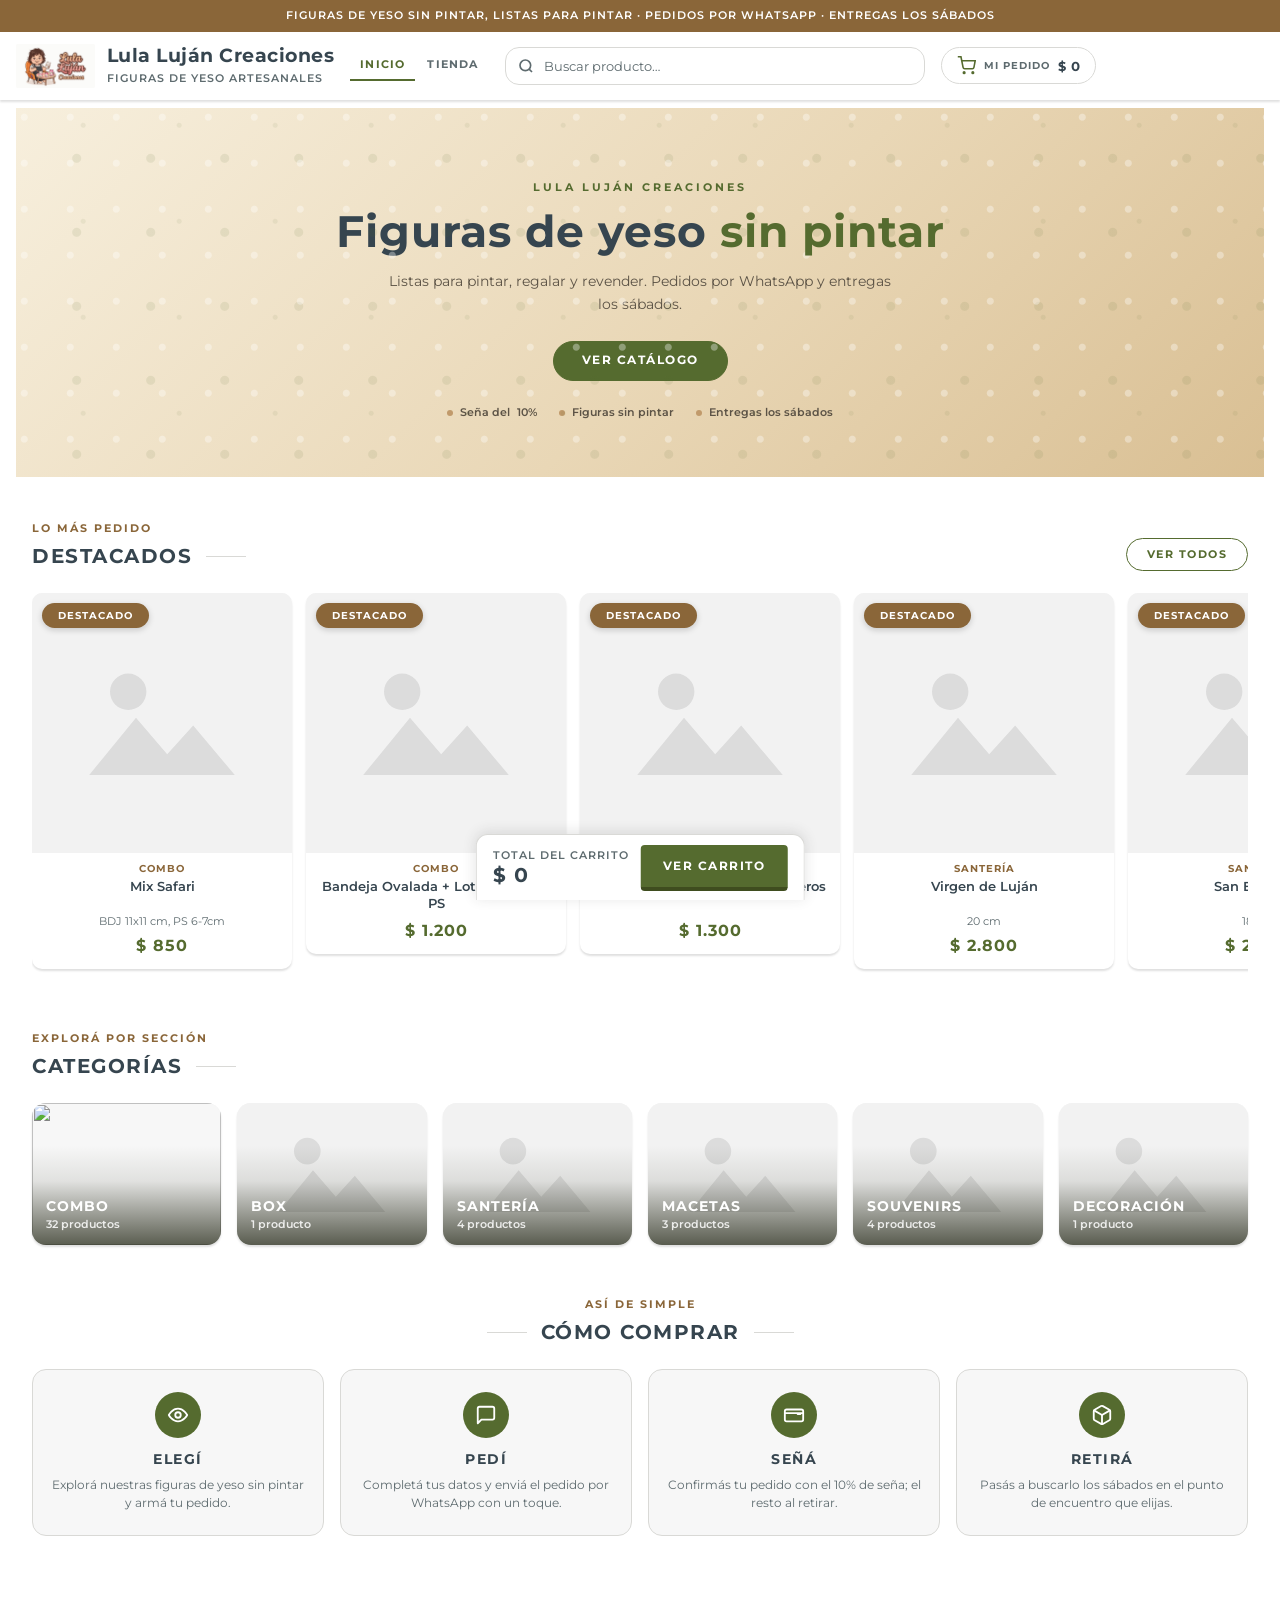
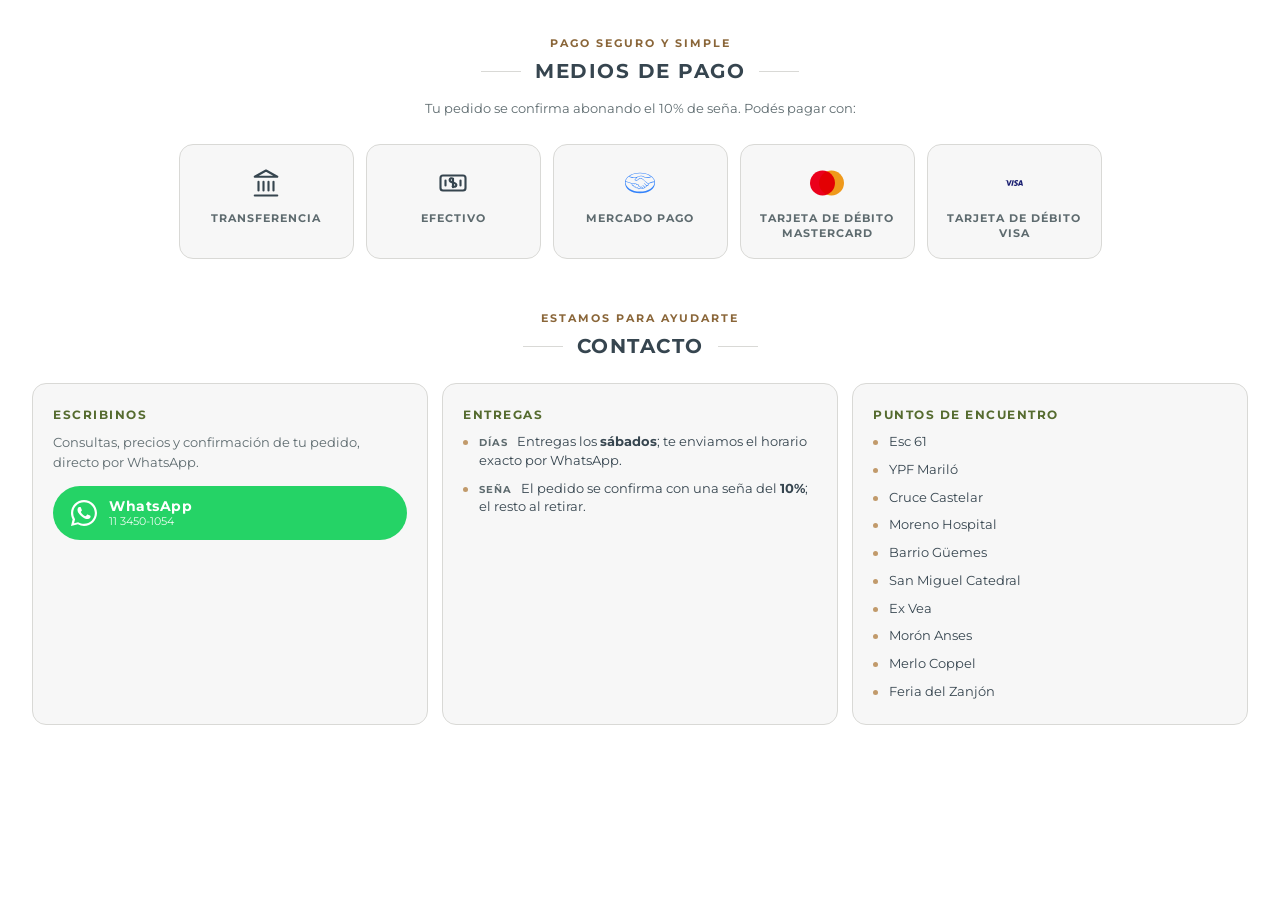
==== index.html @ 896f8f81 "Catálogo Lula Luján: sitio, panel de administración y API Catálogo web mobile-first de figuras de ye" ====
<!DOCTYPE html>
<html lang="es">
<head>
  <meta charset="UTF-8" />
  <meta name="viewport" content="width=device-width, initial-scale=1, viewport-fit=cover, interactive-widget=resizes-content" />
  <!-- Color de la barra del navegador = la franja superior del sitio -->
  <meta name="theme-color" content="#8a6639" />

  <!-- Vista previa al compartir el link por WhatsApp / redes.
       og:image y og:url necesitan la dirección FINAL del sitio (https://…):
       completar cuando esté publicado en Netlify. -->
  <meta property="og:type" content="website" />
  <meta property="og:locale" content="es_AR" />
  <meta property="og:site_name" content="Lula Luján Creaciones" />
  <meta property="og:title" content="Lula Luján Creaciones · Figuras de yeso sin pintar" />
  <meta property="og:description" content="Figuras de yeso listas para pintar: santería, macetas, souvenirs y combos. Pedidos por WhatsApp y entregas los sábados." />
  <meta property="og:image" content="og-image.jpg" />
  <meta property="og:image:width" content="1200" />
  <meta property="og:image:height" content="630" />
  <meta name="twitter:card" content="summary_large_image" />
  <meta name="description" content="Figuras de yeso sin pintar, listas para pintar. Santería, macetas, souvenirs y más." />
  <title>Lula Luján Creaciones – Figuras de Yeso</title>

  <!-- Google Fonts: Montserrat (300, 400, 700) — igual a la tienda de referencia -->
  <link rel="preconnect" href="https://fonts.googleapis.com" />
  <link rel="preconnect" href="https://fonts.gstatic.com" crossorigin />
  <link href="https://fonts.googleapis.com/css?family=Montserrat:300,400,700&display=swap" rel="stylesheet" />

  <link rel="stylesheet" href="style.css" />
  <link rel="icon" type="image/png" href="favicon.png" />
</head>
<body>

  <!-- ============================================================
       HEADER FIJO (estilo tienda de referencia)
       Barra superior + marca + búsqueda + carrito + chips de filtro
  ============================================================ -->
  <header id="main-header" role="banner">
    <!-- Barra superior -->
    <div class="header-adbar">Figuras de yeso sin pintar, listas para pintar · Pedidos por WhatsApp · Entregas los sábados</div>

    <!-- Fila principal: marca + navegación + búsqueda + acceso al carrito -->
    <div class="nav-head-main">
      <div class="header-brand" id="brand-home" role="link" tabindex="0" aria-label="Ir a la página de inicio">
        <img
          src="logo-header.png"
          alt="Logo Lula Luján Creaciones"
          class="header-logo"
          width="79"
          height="44"
        />
        <div class="header-brand-text">
          <p class="header-title">Lula Luján Creaciones</p>
          <p class="header-subtitle">Figuras de yeso artesanales</p>
        </div>
      </div>

      <!-- Navegación principal: Inicio / Tienda -->
      <nav class="header-nav" aria-label="Navegación principal">
        <button type="button" class="nav-link" data-vista="home">Inicio</button>
        <button type="button" class="nav-link" data-vista="catalogo">Tienda</button>
      </nav>

      <div class="search-wrapper" role="search">
        <svg class="search-icon" xmlns="http://www.w3.org/2000/svg" viewBox="0 0 24 24" fill="none" stroke="currentColor" stroke-width="2.5" aria-hidden="true">
          <circle cx="11" cy="11" r="8"/><path d="m21 21-4.35-4.35"/>
        </svg>
        <input
          type="search"
          id="search-input"
          placeholder="Buscar producto…"
          autocomplete="off"
          enterkeyhint="search"
          aria-label="Buscar productos"
        />
      </div>

      <!-- Mi cuenta (opcional: solo aparece si la API está configurada) -->
      <button type="button" id="btn-cuenta" class="header-cart header-cuenta hidden" aria-haspopup="dialog">
        <svg class="header-cart-icon" xmlns="http://www.w3.org/2000/svg" width="20" height="20" viewBox="0 0 24 24" fill="none" stroke="currentColor" stroke-width="2" aria-hidden="true"><circle cx="12" cy="8" r="4"/><path d="M4 21a8 8 0 0 1 16 0"/></svg>
        <span class="header-cart-label" id="btn-cuenta-texto">Mi cuenta</span>
      </button>

      <!-- Acceso al carrito en el header (además de la barra inferior) -->
      <button
        type="button"
        id="btn-ver-carrito-top"
        class="header-cart"
        aria-haspopup="dialog"
        aria-label="Ver carrito"
      >
        <svg class="header-cart-icon" xmlns="http://www.w3.org/2000/svg" width="20" height="20" viewBox="0 0 24 24" fill="none" stroke="currentColor" stroke-width="2" aria-hidden="true"><circle cx="9" cy="21" r="1"/><circle cx="20" cy="21" r="1"/><path d="M1 1h4l2.68 13.39a2 2 0 0 0 2 1.61h9.72a2 2 0 0 0 2-1.61L23 6H6"/></svg>
        <span class="header-cart-label">Mi pedido</span>
        <strong class="header-cart-total" id="cart-total-top">$0</strong>
        <span id="cart-badge-top" class="cart-badge header-cart-badge hidden" aria-label="Cantidad de items en el carrito">0</span>
      </button>
    </div>

    <!-- Chips de filtro por categoría (generados por JS) -->
    <div class="filter-chips-wrapper" role="navigation" aria-label="Filtrar por categoría">
      <div class="filter-chips" id="filter-chips"></div>
    </div>
  </header>

  <!-- ============================================================
       CONTENIDO PRINCIPAL — DOS VISTAS (estilo The Ancient Home)
       1) Inicio: hero + destacados + categorías + cómo comprar
       2) Tienda: lista de productos tipo colección (breadcrumb,
          título + contador, orden, grilla y paginación)
  ============================================================ -->
  <main id="main-content" role="main">

    <!-- Tienda en pausa (Config → tienda_abierta = NO) -->
    <div id="banner-pausa" class="banner-pausa hidden" role="status">
      <strong>Pedidos en pausa</strong>
      <span id="banner-pausa-texto"></span>
    </div>

    <!-- ===================== VISTA: INICIO ===================== -->
    <div id="view-home" class="view-home hidden">

      <!-- Hero -->
      <section class="home-hero" aria-label="Presentación de la tienda">
        <p class="hero-kicker">Lula Luján Creaciones</p>
        <h1 class="hero-title">Figuras de yeso <em>sin pintar</em></h1>
        <p class="hero-subtitle">
          Listas para pintar, regalar y revender. Pedidos por WhatsApp y entregas los sábados.
        </p>
        <div class="hero-actions">
          <button type="button" class="hero-btn hero-btn-primary" id="hero-ver-catalogo">Ver catálogo</button>
        </div>
        <ul class="hero-badges" aria-label="Beneficios">
          <li><span class="hero-dot" aria-hidden="true"></span>Seña del <span class="pct-sena">10%</span></li>
          <li><span class="hero-dot" aria-hidden="true"></span>Figuras sin pintar</li>
          <li><span class="hero-dot" aria-hidden="true"></span>Entregas los sábados</li>
        </ul>
      </section>

      <!-- Destacados (carrusel horizontal como "Newest Arrivals") -->
      <section class="home-section" id="home-destacados-section" aria-labelledby="home-destacados-title">
        <div class="home-section-head">
          <div>
            <p class="home-section-kicker">Lo más pedido</p>
            <h2 class="home-section-title" id="home-destacados-title">Destacados</h2>
          </div>
          <button type="button" class="home-view-all" id="ver-todos-destacados">Ver todos</button>
        </div>
        <div class="home-carousel" id="home-destacados">
          <!-- Cards generadas por script.js -->
        </div>
      </section>

      <!-- Categorías (tiles como "Home Decor Ideas") -->
      <section class="home-section" aria-labelledby="home-cats-title">
        <div class="home-section-head">
          <div>
            <p class="home-section-kicker">Explorá por sección</p>
            <h2 class="home-section-title" id="home-cats-title">Categorías</h2>
          </div>
        </div>
        <div class="home-categories" id="home-categories">
          <!-- Tiles generados por script.js -->
        </div>
      </section>

      <!-- Cómo comprar -->
      <section class="home-section home-how" aria-labelledby="home-how-title">
        <div class="home-section-head home-section-head-center">
          <div>
            <p class="home-section-kicker">Así de simple</p>
            <h2 class="home-section-title" id="home-how-title">Cómo comprar</h2>
          </div>
        </div>
        <div class="how-grid">
          <div class="how-card">
            <span class="how-icon" aria-hidden="true">
              <svg xmlns="http://www.w3.org/2000/svg" viewBox="0 0 24 24" fill="none" stroke="currentColor" stroke-width="2" stroke-linecap="round" stroke-linejoin="round"><path d="M2 12s3.5-7 10-7 10 7 10 7-3.5 7-10 7-10-7-10-7Z"/><circle cx="12" cy="12" r="3"/></svg>
            </span>
            <h3 class="how-title">Elegí</h3>
            <p class="how-text">Explorá nuestras figuras de yeso sin pintar y armá tu pedido.</p>
          </div>
          <div class="how-card">
            <span class="how-icon" aria-hidden="true">
              <svg xmlns="http://www.w3.org/2000/svg" viewBox="0 0 24 24" fill="none" stroke="currentColor" stroke-width="2" stroke-linecap="round" stroke-linejoin="round"><path d="M21 15a2 2 0 0 1-2 2H7l-4 4V5a2 2 0 0 1 2-2h14a2 2 0 0 1 2 2z"/></svg>
            </span>
            <h3 class="how-title">Pedí</h3>
            <p class="how-text">Completá tus datos y enviá el pedido por WhatsApp con un toque.</p>
          </div>
          <div class="how-card">
            <span class="how-icon" aria-hidden="true">
              <svg xmlns="http://www.w3.org/2000/svg" viewBox="0 0 24 24" fill="none" stroke="currentColor" stroke-width="2" stroke-linecap="round" stroke-linejoin="round"><rect x="2" y="6" width="20" height="13" rx="2"/><path d="M16 11h3"/><path d="M2 10h20"/></svg>
            </span>
            <h3 class="how-title">Señá</h3>
            <p class="how-text">Confirmás tu pedido con el <span class="pct-sena">10%</span> de seña; el resto al retirar.</p>
          </div>
          <div class="how-card">
            <span class="how-icon" aria-hidden="true">
              <svg xmlns="http://www.w3.org/2000/svg" viewBox="0 0 24 24" fill="none" stroke="currentColor" stroke-width="2" stroke-linecap="round" stroke-linejoin="round"><path d="M21 8a2 2 0 0 0-1-1.73l-7-4a2 2 0 0 0-2 0l-7 4A2 2 0 0 0 3 8v8a2 2 0 0 0 1 1.73l7 4a2 2 0 0 0 2 0l7-4A2 2 0 0 0 21 16Z"/><path d="M3.3 7 12 12l8.7-5"/><path d="M12 22V12"/></svg>
            </span>
            <h3 class="how-title">Retirá</h3>
            <p class="how-text">Pasás a buscarlo los sábados en el punto de encuentro que elijas.</p>
          </div>
        </div>
      </section>

      <!-- Medios de pago (estilo "We accept" de la referencia) -->
      <section class="home-section home-payments" aria-labelledby="home-payments-title">
        <div class="home-section-head home-section-head-center">
          <div>
            <p class="home-section-kicker">Pago seguro y simple</p>
            <h2 class="home-section-title" id="home-payments-title">Medios de pago</h2>
          </div>
        </div>
        <p class="home-section-lead">Tu pedido se confirma abonando el <span class="pct-sena">10%</span> de seña. Podés pagar con:</p>

        <ul class="payments-row">
          <li class="payment-item">
            <span class="payment-logo">
              <svg xmlns="http://www.w3.org/2000/svg" viewBox="0 0 24 24" fill="none" stroke="currentColor" stroke-width="1.7" stroke-linecap="round" stroke-linejoin="round" aria-hidden="true"><path d="M3 22h18"/><path d="M6 18v-7M10 18v-7M14 18v-7M18 18v-7"/><path d="m12 2 9 5H3l9-5Z"/></svg>
            </span>
            <span class="payment-name">Transferencia</span>
          </li>
          <li class="payment-item">
            <span class="payment-logo">
              <svg xmlns="http://www.w3.org/2000/svg" viewBox="0 0 24 24" fill="none" stroke="currentColor" stroke-width="1.7" stroke-linecap="round" stroke-linejoin="round" aria-hidden="true"><rect x="2" y="6" width="20" height="12" rx="2"/><path d="M6 10v4M18 10v4"/><path d="M12 8.6c-1-.7-2.7-.4-2.7.9 0 2.7 5.4 1.4 5.4 4.1 0 1.3-1.8 1.8-2.9 1.1"/><path d="M12 8.6v6.8"/></svg>
            </span>
            <span class="payment-name">Efectivo</span>
          </li>
          <li class="payment-item">
            <span class="payment-logo">
              <svg xmlns="http://www.w3.org/2000/svg" viewBox="0 0 24 24" aria-hidden="true"><path fill="#3483fa" d="M11.115 16.479a.93.927 0 0 1-.939-.886c-.002-.042-.006-.155-.103-.155-.04 0-.074.023-.113.059-.112.103-.254.206-.46.206a.816.814 0 0 1-.305-.066c-.535-.214-.542-.578-.521-.725.006-.038.007-.08-.02-.11l-.032-.03h-.034c-.027 0-.055.012-.093.039a.788.786 0 0 1-.454.16.7.699 0 0 1-.253-.05c-.708-.27-.65-.928-.617-1.126.005-.041-.005-.072-.03-.092l-.05-.04-.047.043a.728.726 0 0 1-.505.203.73.728 0 0 1-.732-.725c0-.4.328-.722.732-.722.364 0 .675.27.721.63l.026.195.11-.165c.01-.018.307-.46.852-.46.102 0 .21.016.316.05.434.13.508.52.519.68.008.094.075.1.09.1.037 0 .064-.024.083-.045a.746.744 0 0 1 .54-.225c.128 0 .263.03.402.09.69.293.379 1.158.374 1.167-.058.144-.061.207-.005.244l.027.013h.02c.03 0 .07-.014.134-.035.093-.032.235-.08.367-.08a.944.942 0 0 1 .94.93.936.934 0 0 1-.94.928zm7.302-4.171c-1.138-.98-3.768-3.24-4.481-3.77-.406-.302-.685-.462-.928-.533a1.559 1.554 0 0 0-.456-.07c-.182 0-.376.032-.58.095-.46.145-.918.505-1.362.854l-.023.018c-.414.324-.84.66-1.164.73a1.986 1.98 0 0 1-.43.049c-.362 0-.687-.104-.81-.258-.02-.025-.007-.066.04-.125l.008-.008 1-1.067c.783-.774 1.525-1.506 3.23-1.545h.085c1.062 0 2.12.469 2.24.524a7.03 7.03 0 0 0 3.056.724c1.076 0 2.188-.263 3.354-.795a9.135 9.11 0 0 0-.405-.317c-1.025.44-2.003.66-2.946.66-.962 0-1.925-.229-2.858-.68-.05-.022-1.22-.567-2.44-.57-.032 0-.065 0-.096.002-1.434.033-2.24.536-2.782.976-.528.013-.982.138-1.388.25-.361.1-.673.186-.979.185-.125 0-.35-.01-.37-.012-.35-.01-2.115-.437-3.518-.962-.143.1-.28.203-.415.31 1.466.593 3.25 1.053 3.812 1.089.157.01.323.027.491.027.372 0 .744-.103 1.104-.203.213-.059.446-.123.692-.17l-.196.194-1.017 1.087c-.08.08-.254.294-.14.557a.705.703 0 0 0 .268.292c.243.162.677.27 1.08.271.152 0 .297-.015.43-.044.427-.095.874-.448 1.349-.82.377-.296.913-.672 1.323-.782a1.494 1.49 0 0 1 .37-.05.611.61 0 0 1 .095.005c.27.034.533.125 1.003.472.835.62 4.531 3.815 4.566 3.846.002.002.238.203.22.537-.007.186-.11.352-.294.466a.902.9 0 0 1-.484.15.804.802 0 0 1-.428-.124c-.014-.01-1.28-1.157-1.746-1.543-.074-.06-.146-.115-.22-.115a.122.122 0 0 0-.096.045c-.073.09.01.212.105.294l1.48 1.47c.002 0 .184.17.204.395.012.244-.106.447-.35.606a.957.955 0 0 1-.526.171.766.764 0 0 1-.42-.127l-.214-.206a21.035 20.978 0 0 0-1.08-1.009c-.072-.058-.148-.112-.221-.112a.127.127 0 0 0-.094.038c-.033.037-.056.103.028.212a.698.696 0 0 0 .075.083l1.078 1.198c.01.01.222.26.024.511l-.038.048a1.18 1.178 0 0 1-.1.096c-.184.15-.43.164-.527.164a.8.798 0 0 1-.147-.012c-.106-.018-.178-.048-.212-.089l-.013-.013c-.06-.06-.602-.609-1.054-.98-.059-.05-.133-.11-.21-.11a.128.128 0 0 0-.096.042c-.09.096.044.24.1.293l.92 1.003a.204.204 0 0 1-.033.062c-.033.044-.144.155-.479.196a.91.907 0 0 1-.122.007c-.345 0-.712-.164-.902-.264a1.343 1.34 0 0 0 .13-.576 1.368 1.365 0 0 0-1.42-1.357c.024-.342-.025-.99-.697-1.274a1.455 1.452 0 0 0-.575-.125c-.146 0-.287.025-.42.075a1.153 1.15 0 0 0-.671-.564 1.52 1.515 0 0 0-.494-.085c-.28 0-.537.08-.767.242a1.168 1.165 0 0 0-.903-.43 1.173 1.17 0 0 0-.82.335c-.287-.217-1.425-.93-4.467-1.613a17.39 17.344 0 0 1-.692-.189 4.822 4.82 0 0 0-.077.494l.67.157c3.108.682 4.136 1.391 4.309 1.525a1.145 1.142 0 0 0-.09.442 1.16 1.158 0 0 0 1.378 1.132c.096.467.406.821.879 1.003a1.165 1.162 0 0 0 .415.08c.09 0 .179-.012.266-.034.086.22.282.493.722.668a1.233 1.23 0 0 0 .457.094c.122 0 .241-.022.355-.063a1.373 1.37 0 0 0 1.269.841c.37.002.726-.147.985-.41.221.121.688.341 1.163.341.06 0 .118-.002.175-.01.47-.059.689-.24.789-.382a.571.57 0 0 0 .048-.078c.11.032.234.058.373.058.255 0 .501-.086.75-.265.244-.174.418-.424.444-.637v-.01c.083.017.167.026.251.026.265 0 .527-.082.773-.242.48-.31.562-.715.554-.98a1.28 1.279 0 0 0 .978-.194 1.04 1.04 0 0 0 .502-.808 1.088 1.085 0 0 0-.16-.653c.804-.342 2.636-1.003 4.795-1.483a4.734 4.721 0 0 0-.067-.492 27.742 27.667 0 0 0-5.049 1.62zm5.123-.763c0 4.027-5.166 7.293-11.537 7.293-6.372 0-11.538-3.266-11.538-7.293 0-4.028 5.165-7.293 11.539-7.293 6.371 0 11.537 3.265 11.537 7.293zm.46.004c0-4.272-5.374-7.755-12-7.755S.002 7.277.002 11.55L0 12.004c0 4.533 4.695 8.203 11.999 8.203 7.347 0 12-3.67 12-8.204z"/></svg>
            </span>
            <span class="payment-name">Mercado Pago</span>
          </li>
          <li class="payment-item">
            <span class="payment-logo">
              <svg xmlns="http://www.w3.org/2000/svg" viewBox="0 0 48 30" aria-hidden="true"><circle cx="19.5" cy="15" r="12.5" fill="#eb001b"/><circle cx="28.5" cy="15" r="12.5" fill="#f79e1b" style="mix-blend-mode: multiply"/></svg>
            </span>
            <span class="payment-name">Tarjeta de débito Mastercard</span>
          </li>
          <li class="payment-item">
            <span class="payment-logo payment-logo-visa">
              <svg xmlns="http://www.w3.org/2000/svg" viewBox="0 0 24 24" aria-hidden="true"><path fill="#1a1f71" d="M9.112 8.262L5.97 15.758H3.92L2.374 9.775c-.094-.368-.175-.503-.461-.658C1.447 8.864.677 8.627 0 8.479l.046-.217h3.3a.904.904 0 01.894.764l.817 4.338 2.018-5.102zm8.033 5.049c.008-1.979-2.736-2.088-2.717-2.972.006-.269.262-.555.822-.628a3.66 3.66 0 011.913.336l.34-1.59a5.207 5.207 0 00-1.814-.333c-1.917 0-3.266 1.02-3.278 2.479-.012 1.079.963 1.68 1.698 2.04.756.367 1.01.603 1.006.931-.005.504-.602.725-1.16.734-.975.015-1.54-.263-1.992-.473l-.351 1.642c.453.208 1.289.39 2.156.398 2.037 0 3.37-1.006 3.377-2.564m5.061 2.447H24l-1.565-7.496h-1.656a.883.883 0 00-.826.55l-2.909 6.946h2.036l.405-1.12h2.488zm-2.163-2.656l1.02-2.815.588 2.815zm-8.16-4.84l-1.603 7.496H8.34l1.605-7.496z"/></svg>
            </span>
            <span class="payment-name">Tarjeta de débito Visa</span>
          </li>
        </ul>
      </section>

      <!-- Contacto -->
      <section class="home-section home-contact" aria-labelledby="home-contact-title">
        <div class="home-section-head home-section-head-center">
          <div>
            <p class="home-section-kicker">Estamos para ayudarte</p>
            <h2 class="home-section-title" id="home-contact-title">Contacto</h2>
          </div>
        </div>

        <div class="contact-grid">
          <div class="contact-block">
            <h3 class="contact-block-title">Escribinos</h3>
            <p class="contact-block-text">Consultas, precios y confirmación de tu pedido, directo por WhatsApp.</p>
            <a class="contact-whatsapp" id="contacto-whatsapp" href="#" target="_blank" rel="noopener noreferrer">
              <svg xmlns="http://www.w3.org/2000/svg" viewBox="0 0 24 24" fill="currentColor" aria-hidden="true"><path d="M17.472 14.382c-.297-.149-1.758-.867-2.03-.967-.273-.099-.471-.148-.67.15-.197.297-.767.966-.94 1.164-.173.199-.347.223-.644.075-.297-.15-1.255-.463-2.39-1.475-.883-.788-1.48-1.761-1.653-2.059-.173-.297-.018-.458.13-.606.134-.133.298-.347.446-.52.149-.174.198-.298.298-.497.099-.198.05-.371-.025-.52-.075-.149-.669-1.612-.916-2.207-.242-.579-.487-.5-.669-.51-.173-.008-.371-.01-.57-.01-.198 0-.52.074-.792.372-.272.297-1.04 1.016-1.04 2.479 0 1.462 1.065 2.875 1.213 3.074.149.198 2.096 3.2 5.077 4.487.709.306 1.262.489 1.694.625.712.227 1.36.195 1.871.118.571-.085 1.758-.719 2.006-1.413.248-.694.248-1.289.173-1.413-.074-.124-.272-.198-.57-.347z"/><path d="M12 0C5.373 0 0 5.373 0 12c0 2.126.557 4.126 1.528 5.855L0 24l6.335-1.511A11.955 11.955 0 0 0 12 24c6.627 0 12-5.373 12-12S18.627 0 12 0zm0 22c-1.84 0-3.569-.482-5.063-1.326l-.363-.215-3.762.897.946-3.664-.236-.376A9.937 9.937 0 0 1 2 12C2 6.477 6.477 2 12 2s10 4.477 10 10-4.477 10-10 10z"/></svg>
              <span class="contact-whatsapp-text">
                <strong>WhatsApp</strong>
                <small id="contacto-telefono"></small>
              </span>
            </a>
          </div>

          <div class="contact-block">
            <h3 class="contact-block-title">Entregas</h3>
            <ul class="contact-list">
              <li><span class="contact-item-label">Días</span> Entregas los <strong>sábados</strong>; te enviamos el horario exacto por WhatsApp.</li>
              <li><span class="contact-item-label">Seña</span> El pedido se confirma con una seña del <strong><span class="pct-sena">10%</span></strong>; el resto al retirar.</li>
            </ul>
          </div>

          <div class="contact-block">
            <h3 class="contact-block-title">Puntos de encuentro</h3>
            <ul class="contact-puntos" id="contacto-puntos"></ul>
          </div>
        </div>
      </section>

    </div><!-- /view-home -->

    <!-- ===================== VISTA: TIENDA ===================== -->
    <div id="view-catalogo" class="view-catalogo hidden">
      <!-- Anuncio breve para lectores de pantalla: solo la cantidad de resultados -->
      <p id="results-status" class="sr-only" role="status" aria-live="polite"></p>

      <!-- Título de la página: ruta + título + contador + descripción -->
      <div class="title-container">
        <nav class="breadcrumb" aria-label="Ruta de navegación">
          <button type="button" class="breadcrumb-home" id="breadcrumb-home">Inicio</button>
          <span class="breadcrumb-sep" aria-hidden="true">›</span>
          <span class="breadcrumb-current" id="breadcrumb-current">Todos los productos</span>
        </nav>
        <h1 class="catalog-title" id="catalog-title">Todos los productos</h1>
        <span class="catalog-count" id="catalog-count" aria-live="polite"></span>
        <p class="catalog-description">Figuras de yeso sin pintar, ideales para pintar, regalar y revender. Seña mínima del <span class="pct-sena">10%</span> para confirmar tu pedido. Entregas los sábados.</p>
      </div>

      <div class="catalog-layout">

        <!-- ======================================================
             FILTROS LATERALES (estilo The Ancient Home)
             Precio (slider) + Categorías (checkboxes) + Disponibilidad
        ====================================================== -->
        <aside class="catalog-sidebar" id="catalog-sidebar" aria-label="Filtros del catálogo">
          <div class="sidebar-head">
            <h2 class="sidebar-title">Filtros</h2>
            <div class="sidebar-head-actions">
              <button type="button" id="btn-limpiar-filtros" class="sidebar-clear">Limpiar todo</button>
              <button type="button" id="btn-cerrar-filtros" class="btn-cerrar sidebar-close" aria-label="Cerrar filtros">
                <svg xmlns="http://www.w3.org/2000/svg" width="16" height="16" viewBox="0 0 24 24" fill="none" stroke="currentColor" stroke-width="2.5" aria-hidden="true"><path d="M18 6 6 18M6 6l12 12"/></svg>
              </button>
            </div>
          </div>

          <div class="sidebar-body">

            <!-- Grupo: Precio (rango ajustable) -->
            <div class="filter-group">
              <h3 class="filter-group-title">Precio</h3>
              <div class="price-filter">
                <div class="price-inputs">
                  <label class="sr-only" for="filtro-precio-min">Precio mínimo</label>
                  <input
                    type="number"
                    id="filtro-precio-min"
                    class="price-input"
                    min="0"
                    step="100"
                    inputmode="numeric"
                    aria-label="Precio mínimo"
                  />
                  <span class="price-sep" aria-hidden="true">–</span>
                  <label class="sr-only" for="filtro-precio-max">Precio máximo</label>
                  <input
                    type="number"
                    id="filtro-precio-max"
                    class="price-input"
                    min="0"
                    step="100"
                    inputmode="numeric"
                    aria-label="Precio máximo"
                  />
                </div>
                <div class="price-range" id="price-range">
                  <input
                    type="range"
                    id="filtro-precio-min-range"
                    class="price-range-input price-range-min"
                    min="0" max="100" step="100" value="0"
                    aria-label="Límite inferior del precio"
                  />
                  <input
                    type="range"
                    id="filtro-precio-max-range"
                    class="price-range-input price-range-max"
                    min="0" max="100" step="100" value="100"
                    aria-label="Límite superior del precio"
                  />
                </div>
              </div>
            </div>

            <!-- Grupo: Categorías (checkboxes) -->
            <div class="filter-group">
              <h3 class="filter-group-title">Categoría</h3>
              <div class="filter-checks" id="filtro-categorias">
                <!-- Checkboxes generados por script.js -->
              </div>
            </div>

            <!-- Grupo: Disponibilidad -->
            <div class="filter-group">
              <h3 class="filter-group-title">Disponibilidad</h3>
              <div class="filter-checks">
                <label class="checkbox-row">
                  <input type="checkbox" id="filtro-disponibles" />
                  <span>Solo con stock</span>
                </label>
                <label class="checkbox-row">
                  <input type="checkbox" id="filtro-destacados" />
                  <span>Solo destacados</span>
                </label>
              </div>
            </div>

          </div>
        </aside>

        <!-- ===================== COLUMNA PRINCIPAL ===================== -->
        <div class="catalog-main">

          <!-- Barra de herramientas: filtrar (móvil) + orden + vista -->
          <div class="catalog-toolbar">
            <div class="toolbar-left">
              <button type="button" id="btn-filtros-movil" class="btn-filtros-movil" aria-expanded="false" aria-controls="catalog-sidebar">
                <svg xmlns="http://www.w3.org/2000/svg" width="15" height="15" viewBox="0 0 24 24" fill="none" stroke="currentColor" stroke-width="2" stroke-linecap="round" aria-hidden="true"><path d="M4 21v-7M4 10V3M12 21v-9M12 8V3M20 21v-5M20 12V3M1 14h6M9 8h6M17 16h6"/></svg>
                Filtros
                <span id="filtros-contador" class="filtros-contador hidden" aria-hidden="true">0</span>
              </button>
            </div>
            <div class="toolbar-right">
              <div class="sort-wrapper">
                <label for="campo-orden" class="sr-only">Ordenar productos</label>
                <select id="campo-orden" class="sort-select">
                  <option value="destacados">Destacados primero</option>
                  <option value="precio-asc">Precio: menor a mayor</option>
                  <option value="precio-desc">Precio: mayor a menor</option>
                  <option value="nombre">Nombre: A - Z</option>
                </select>
                <svg class="sort-arrow" xmlns="http://www.w3.org/2000/svg" width="12" height="12" viewBox="0 0 24 24" fill="none" stroke="currentColor" stroke-width="2.5" aria-hidden="true"><path d="m6 9 6 6 6-6"/></svg>
              </div>

              <!-- Cambiar vista del catálogo: grande / compacta / lista -->
              <div class="vista-toggler" role="group" aria-label="Cambiar la vista del catálogo">
                <button
                  type="button"
                  class="vista-btn active"
                  data-vista="large"
                  aria-label="Vista grande"
                  title="Vista grande"
                  aria-pressed="true"
                >
                  <svg xmlns="http://www.w3.org/2000/svg" viewBox="0 0 24 24" fill="none" stroke="currentColor" stroke-width="2" aria-hidden="true"><rect x="3" y="3" width="8" height="8" rx="1.2"/><rect x="13" y="3" width="8" height="8" rx="1.2"/><rect x="3" y="13" width="8" height="8" rx="1.2"/><rect x="13" y="13" width="8" height="8" rx="1.2"/></svg>
                </button>
                <button
                  type="button"
                  class="vista-btn"
                  data-vista="small"
                  aria-label="Vista compacta"
                  title="Vista compacta"
                  aria-pressed="false"
                >
                  <svg xmlns="http://www.w3.org/2000/svg" viewBox="0 0 24 24" fill="none" stroke="currentColor" stroke-width="1.8" aria-hidden="true"><rect x="3" y="3" width="5" height="5" rx="1"/><rect x="9.5" y="3" width="5" height="5" rx="1"/><rect x="16" y="3" width="5" height="5" rx="1"/><rect x="3" y="9.5" width="5" height="5" rx="1"/><rect x="9.5" y="9.5" width="5" height="5" rx="1"/><rect x="16" y="9.5" width="5" height="5" rx="1"/><rect x="3" y="16" width="5" height="5" rx="1"/><rect x="9.5" y="16" width="5" height="5" rx="1"/><rect x="16" y="16" width="5" height="5" rx="1"/></svg>
                </button>
                <button
                  type="button"
                  class="vista-btn"
                  data-vista="list"
                  aria-label="Vista lista"
                  title="Vista lista"
                  aria-pressed="false"
                >
                  <svg xmlns="http://www.w3.org/2000/svg" viewBox="0 0 24 24" fill="none" stroke="currentColor" stroke-width="2.2" stroke-linecap="round" aria-hidden="true"><path d="M8 6h13M8 12h13M8 18h13"/><circle cx="4" cy="6" r="0.9" fill="currentColor"/><circle cx="4" cy="12" r="0.9" fill="currentColor"/><circle cx="4" cy="18" r="0.9" fill="currentColor"/></svg>
                </button>
              </div>
            </div>
          </div>

          <!-- Pills de filtros activos -->
          <div id="active-filters" class="active-filters hidden" aria-live="polite"></div>

          <!-- Esqueleto mientras se descarga la planilla -->
          <div id="catalog-loading" class="product-grid catalog-loading hidden" aria-hidden="true">
            <div class="skeleton-card"><div class="skeleton-img"></div><div class="skeleton-line"></div><div class="skeleton-line short"></div></div>
            <div class="skeleton-card"><div class="skeleton-img"></div><div class="skeleton-line"></div><div class="skeleton-line short"></div></div>
            <div class="skeleton-card"><div class="skeleton-img"></div><div class="skeleton-line"></div><div class="skeleton-line short"></div></div>
            <div class="skeleton-card"><div class="skeleton-img"></div><div class="skeleton-line"></div><div class="skeleton-line short"></div></div>
            <div class="skeleton-card"><div class="skeleton-img"></div><div class="skeleton-line"></div><div class="skeleton-line short"></div></div>
            <div class="skeleton-card"><div class="skeleton-img"></div><div class="skeleton-line"></div><div class="skeleton-line short"></div></div>
          </div>

          <!-- Solo se ve si la planilla no cargó y no había copia guardada -->
          <div id="catalog-error" class="catalog-error hidden" role="alert">
            <svg xmlns="http://www.w3.org/2000/svg" width="26" height="26" viewBox="0 0 24 24" fill="none" stroke="currentColor" stroke-width="1.5" aria-hidden="true"><circle cx="12" cy="12" r="10"/><path d="M12 8v4M12 16h.01"/></svg>
            <p class="catalog-error-title">No pudimos cargar el catálogo</p>
            <span class="catalog-error-sub" id="catalog-error-sub">Revisá tu conexión a internet e intentá de nuevo.</span>
            <button type="button" id="btn-reintentar" class="btn-reintentar">Reintentar</button>
          </div>

          <!-- Se muestra cuando la planilla no se pudo leer y se muestra una copia guardada -->
          <div id="catalog-offline" class="catalog-offline hidden" role="status" aria-live="polite">
            <svg xmlns="http://www.w3.org/2000/svg" width="18" height="18" viewBox="0 0 24 24" fill="none" stroke="currentColor" stroke-width="2" aria-hidden="true"><circle cx="12" cy="12" r="10"/><path d="M12 8v4M12 16h.01"/></svg>
            <div class="catalog-offline-text">
              <strong>Catálogo en modo respaldo</strong>
              <span id="offline-detalle"></span>
            </div>
            <button type="button" id="btn-reintentar-offline" class="btn-reintentar">Reintentar</button>
          </div>

          <div class="product-grid" id="product-grid" aria-label="Catálogo de productos">
            <!-- Cards generadas dinámicamente por script.js -->
          </div>
          <p id="no-results" class="no-results hidden" role="status">
            No se encontraron productos. Probá con otra búsqueda.
          </p>

          <!-- Paginación (como la lista de la referencia, p. ej. "1 2 Siguiente") -->
          <nav id="catalog-pagination" class="catalog-pagination hidden" aria-label="Paginación del catálogo"></nav>
        </div><!-- /catalog-main -->
      </div><!-- /catalog-layout -->
    </div><!-- /view-catalogo -->

  </main>

  <!-- ============================================================
       BARRA STICKY INFERIOR
       Siempre visible: muestra el total y botón para abrir el carrito
  ============================================================ -->
  <div id="sticky-bar" class="sticky-bar" role="complementary" aria-label="Resumen del carrito">
    <div class="sticky-info">
      <span class="sticky-label">Total del carrito</span>
      <span id="sticky-total" class="sticky-total">$0</span>
    </div>
    <button id="btn-ver-carrito" class="btn-ver-carrito" aria-haspopup="dialog" aria-expanded="false">
      <span id="cart-badge" class="cart-badge hidden" aria-label="Cantidad de items en el carrito">0</span>
      Ver Carrito
    </button>
  </div>

  <!-- ============================================================
       OVERLAY (fondo oscuro detrás del panel del carrito)
  ============================================================ -->
  <div id="cart-overlay" class="cart-overlay" aria-hidden="true"></div>

  <!-- ============================================================
       OVERLAY del panel de filtros (solo se usa en pantallas chicas)
  ============================================================ -->
  <div id="filtros-overlay" class="filtros-overlay" aria-hidden="true"></div>

  <!-- ============================================================
       PANEL DEL CARRITO (se desliza desde abajo)
  ============================================================ -->
  <div id="cart-panel" class="cart-panel" role="dialog" aria-modal="true" aria-label="Panel del carrito de compras">

    <!-- Indicador visual de arrastre (handle) -->
    <div class="cart-handle" aria-hidden="true"></div>

    <!-- Encabezado del panel -->
    <div class="cart-panel-header">
      <h2 class="cart-panel-title">
        <svg xmlns="http://www.w3.org/2000/svg" width="20" height="20" viewBox="0 0 24 24" fill="none" stroke="currentColor" stroke-width="2.5" aria-hidden="true"><circle cx="9" cy="21" r="1"/><circle cx="20" cy="21" r="1"/><path d="M1 1h4l2.68 13.39a2 2 0 0 0 2 1.61h9.72a2 2 0 0 0 2-1.61L23 6H6"/></svg>
        Tu Carrito
      </h2>
      <button id="btn-cerrar-carrito" class="btn-cerrar" aria-label="Cerrar carrito">
        <svg xmlns="http://www.w3.org/2000/svg" width="16" height="16" viewBox="0 0 24 24" fill="none" stroke="currentColor" stroke-width="2.5" aria-hidden="true"><path d="M18 6 6 18M6 6l12 12"/></svg>
      </button>
    </div>

    <!-- Cuerpo scrolleable del panel -->
    <div class="cart-panel-body">

      <!-- Lista de items del carrito (generada por JS) -->
      <div id="cart-items-container" class="cart-items-container"></div>

      <!-- Resumen de totales y seña -->
      <div id="cart-summary" class="cart-summary hidden" aria-live="polite">
        <div class="summary-row summary-total-row">
          <span>Total del pedido</span>
          <strong id="summary-total">$0</strong>
        </div>
        <div class="summary-divider"></div>
        <div class="summary-row summary-sena-row">
          <div>
            <span class="summary-label-main">Seña mínima para confirmar</span>
            <span class="summary-label-sub"><span class="pct-sena">10%</span> del total</span>
          </div>
          <strong id="summary-sena" class="sena-amount">$0</strong>
        </div>
        <div class="summary-row summary-resto-row">
          <span>Resto a abonar al retirar</span>
          <strong id="summary-resto">$0</strong>
        </div>
      </div>

      <!-- =============================================
           FORMULARIO DE CHECKOUT
      ============================================= -->
      <div id="checkout-form-wrapper" class="checkout-form-wrapper hidden">
        <h3 class="checkout-title">Datos del pedido</h3>

        <!-- Campo: Nombre y Apellido -->
        <div class="form-group">
          <label for="campo-nombre">Nombre y Apellido <span class="required-mark" aria-hidden="true">*</span></label>
          <input
            type="text"
            id="campo-nombre"
            class="form-input"
            placeholder="Ej: Ana García"
            autocomplete="name"
            autocapitalize="words"
            enterkeyhint="next"
            aria-required="true"
            aria-describedby="error-nombre"
          />
          <span class="field-error hidden" id="error-nombre" role="alert">Por favor ingresá tu nombre completo.</span>
        </div>

        <!-- Campo: Teléfono -->
        <div class="form-group">
          <label for="campo-telefono">Tu WhatsApp <span class="required-mark" aria-hidden="true">*</span></label>
          <input
            type="tel"
            id="campo-telefono"
            class="form-input"
            placeholder="Ej: 1134501054"
            autocomplete="tel"
            inputmode="tel"
            enterkeyhint="next"
            aria-required="true"
            aria-describedby="error-telefono"
          />
          <span class="field-error hidden" id="error-telefono" role="alert">Por favor ingresá tu teléfono.</span>
        </div>

        <!-- Campo: Punto de Encuentro -->
        <div class="form-group">
          <label for="campo-punto">Punto de encuentro <span class="required-mark" aria-hidden="true">*</span></label>
          <div class="select-wrapper">
            <select
              id="campo-punto"
              class="form-input form-select"
              aria-required="true"
              aria-describedby="error-punto"
            >
              <!-- Opciones generadas por script.js desde PUNTOS_ENTREGA -->
              <option value="">— Seleccioná tu punto —</option>
            </select>
            <svg class="select-arrow" xmlns="http://www.w3.org/2000/svg" width="14" height="14" viewBox="0 0 24 24" fill="none" stroke="currentColor" stroke-width="2.5" aria-hidden="true"><path d="m6 9 6 6 6-6"/></svg>
          </div>
          <span class="field-error hidden" id="error-punto" role="alert">Por favor seleccioná un punto de encuentro.</span>
        </div>

        <!-- Tienda en pausa -->
        <div id="pausa-warning" class="merlo-warning hidden" role="alert">
          <span id="pausa-texto"></span>
        </div>

        <!-- MÍNIMO DEL PUNTO DE ENCUENTRO: alerta condicional (lógica en script.js) -->
        <div id="merlo-warning" class="merlo-warning hidden" role="alert" aria-live="polite">
          <svg xmlns="http://www.w3.org/2000/svg" width="16" height="16" viewBox="0 0 24 24" fill="none" stroke="currentColor" stroke-width="2.5" aria-hidden="true"><path d="m21.73 18-8-14a2 2 0 0 0-3.48 0l-8 14A2 2 0 0 0 4 21h16a2 2 0 0 0 1.73-3Z"/><path d="M12 9v4M12 17h.01"/></svg>
          <span id="merlo-texto">Para entregas en <strong>Merlo Coppel</strong>, el pedido mínimo es de <strong>$12.000</strong>.</span>
        </div>

        <!-- Aviso de días de entrega -->
        <div class="aviso-entrega" role="note">
          <svg xmlns="http://www.w3.org/2000/svg" width="14" height="14" viewBox="0 0 24 24" fill="none" stroke="currentColor" stroke-width="2.5" aria-hidden="true"><rect x="3" y="4" width="18" height="18" rx="2"/><path d="M16 2v4M8 2v4M3 10h18"/></svg>
          <span>Las entregas se realizan los <strong>días sábados</strong>. Una vez confirmado tu pedido, te enviaremos el horario exacto por WhatsApp.</span>
        </div>

        <!-- Envío a WhatsApp: queda fijo abajo del panel para no perderlo al scrollear -->
        <p id="checkout-cuenta" class="checkout-cuenta hidden"></p>

        <div class="checkout-send">
        <p class="envio-ayuda">Se abre WhatsApp con tu pedido ya escrito: solo tocá <strong>Enviar</strong>. Te respondemos con los datos para pagar la seña.</p>
        <button
          id="btn-enviar-pedido"
          class="btn-enviar-pedido"
          type="button"
          aria-disabled="true"
        >
          <svg xmlns="http://www.w3.org/2000/svg" width="18" height="18" viewBox="0 0 24 24" fill="currentColor" aria-hidden="true"><path d="M17.472 14.382c-.297-.149-1.758-.867-2.03-.967-.273-.099-.471-.148-.67.15-.197.297-.767.966-.94 1.164-.173.199-.347.223-.644.075-.297-.15-1.255-.463-2.39-1.475-.883-.788-1.48-1.761-1.653-2.059-.173-.297-.018-.458.13-.606.134-.133.298-.347.446-.52.149-.174.198-.298.298-.497.099-.198.05-.371-.025-.52-.075-.149-.669-1.612-.916-2.207-.242-.579-.487-.5-.669-.51-.173-.008-.371-.01-.57-.01-.198 0-.52.074-.792.372-.272.297-1.04 1.016-1.04 2.479 0 1.462 1.065 2.875 1.213 3.074.149.198 2.096 3.2 5.077 4.487.709.306 1.262.489 1.694.625.712.227 1.36.195 1.871.118.571-.085 1.758-.719 2.006-1.413.248-.694.248-1.289.173-1.413-.074-.124-.272-.198-.57-.347z"/><path d="M12 0C5.373 0 0 5.373 0 12c0 2.126.557 4.126 1.528 5.855L0 24l6.335-1.511A11.955 11.955 0 0 0 12 24c6.627 0 12-5.373 12-12S18.627 0 12 0zm0 22c-1.84 0-3.569-.482-5.063-1.326l-.363-.215-3.762.897.946-3.664-.236-.376A9.937 9.937 0 0 1 2 12C2 6.477 6.477 2 12 2s10 4.477 10 10-4.477 10-10 10z"/></svg>
          <span id="btn-enviar-texto">Enviar pedido por WhatsApp</span>
        </button>
        </div>
      </div>

      <!-- Al volver de WhatsApp: confirmar si el pedido salió -->
      <div id="cart-sent" class="cart-sent hidden" role="status" aria-live="polite">
        <p class="cart-sent-title">¿Pudiste enviar el pedido?</p>
        <p class="cart-sent-sub">Si WhatsApp no se abrió o no llegaste a tocar Enviar, probá de nuevo.</p>
        <p class="cart-sent-numero hidden" id="cart-sent-numero"></p>
        <div class="cart-sent-actions">
          <button type="button" id="btn-pedido-ok" class="btn-agregar">Sí, vaciar carrito</button>
          <button type="button" id="btn-pedido-reintentar" class="hero-btn hero-btn-outline">Intentar de nuevo</button>
        </div>
      </div>

      <!-- Estado vacío del carrito -->
      <div id="cart-empty" class="cart-empty" aria-live="polite">
        <div class="cart-empty-icon" aria-hidden="true">
          <svg xmlns="http://www.w3.org/2000/svg" width="34" height="34" viewBox="0 0 24 24" fill="none" stroke="currentColor" stroke-width="1.5"><path d="M6 2 3 6v14a2 2 0 0 0 2 2h14a2 2 0 0 0 2-2V6l-3-4Z"/><path d="M3 6h18"/><path d="M16 10a4 4 0 0 1-8 0"/></svg>
        </div>
        <p class="cart-empty-title">Tu carrito está vacío</p>
        <span class="cart-empty-sub">¡Explorá nuestros productos y agregá tus favoritos!</span>
      </div>

    </div><!-- /cart-panel-body -->
  </div><!-- /cart-panel -->

  <!-- ============================================================
       MI CUENTA (panel que sube desde abajo, igual que el carrito)
  ============================================================ -->
  <div id="cuenta-panel" class="cart-panel cuenta-panel" role="dialog" aria-modal="true" aria-labelledby="cuenta-titulo">
    <div class="cart-handle" aria-hidden="true"></div>
    <div class="cart-panel-header">
      <h2 class="cart-panel-title" id="cuenta-titulo">Mi cuenta</h2>
      <button id="btn-cerrar-cuenta" class="btn-cerrar" aria-label="Cerrar mi cuenta">
        <svg xmlns="http://www.w3.org/2000/svg" width="16" height="16" viewBox="0 0 24 24" fill="none" stroke="currentColor" stroke-width="2.5" aria-hidden="true"><path d="M18 6 6 18M6 6l12 12"/></svg>
      </button>
    </div>
    <div class="cart-panel-body" id="cuenta-body"></div>
  </div>

  <!-- ============================================================
       VISTA DE PRODUCTO (detalle) — estilo tienda de referencia
       Se abre al tocar una tarjeta del catálogo o un relacionado.
  ============================================================ -->
  <div id="product-detail" class="product-detail" role="dialog" aria-modal="true" aria-label="Detalle del producto">
    <div class="detail-topbar">
      <button type="button" id="btn-volver-catalogo" class="detail-volver">
        <svg xmlns="http://www.w3.org/2000/svg" width="14" height="14" viewBox="0 0 24 24" fill="none" stroke="currentColor" stroke-width="2.5" aria-hidden="true"><path d="M19 12H5M12 19l-7-7 7-7"/></svg>
        Volver al catálogo
      </button>
      <!-- Acceso al carrito desde la ficha (la ficha tapa la barra inferior) -->
      <button type="button" id="btn-detalle-carrito" class="detail-cart" aria-label="Ver carrito">
        <svg xmlns="http://www.w3.org/2000/svg" width="18" height="18" viewBox="0 0 24 24" fill="none" stroke="currentColor" stroke-width="2" aria-hidden="true"><circle cx="9" cy="21" r="1"/><circle cx="20" cy="21" r="1"/><path d="M1 1h4l2.68 13.39a2 2 0 0 0 2 1.61h9.72a2 2 0 0 0 2-1.61L23 6H6"/></svg>
        <span>Mi pedido</span>
        <strong id="detail-cart-count" class="detail-cart-count hidden">0</strong>
      </button>
      <button type="button" id="btn-cerrar-detalle" class="btn-cerrar detail-close" aria-label="Cerrar detalle del producto">
        <svg xmlns="http://www.w3.org/2000/svg" width="16" height="16" viewBox="0 0 24 24" fill="none" stroke="currentColor" stroke-width="2.5" aria-hidden="true"><path d="M18 6 6 18M6 6l12 12"/></svg>
      </button>
    </div>
    <div class="detail-scroll" id="detail-scroll">
      <div id="detail-content" class="detail-content"></div>
    </div>
  </div>

  <script src="script.js" charset="UTF-8"></script>
</body>
</html>
---- style.css ----
/* ================================================================
   LULA LUJÁN CREACIONES — Estilo basado en la tienda de referencia
   (Tema "Trend" de Tiendanube: arteyesencias.com/yeso-y-ceramica)
   Tipografía Montserrat · Verde oliva + beige + naranja.
=============================================================== */

/* ================================================================
   1. VARIABLES Y BASE
=============================================================== */
:root {
  /* Paleta (de la tienda de referencia) */
  --clr-bg:           #ffffff;               /* fondo general */
  --clr-bg-card:      #ffffff;               /* tarjetas y paneles */
  --clr-bg-subtle:    #f7f7f7;               /* zona de info de las cards */
  --clr-text:         #36454f;               /* texto principal (gris pizarra) */
  --clr-text-muted:   #5e6b6f;               /* texto secundario (5.1:1 sobre #f7f7f7, AA) */
  --clr-border:       #d9d9d6;               /* bordes neutros */

  --clr-primary:      #556b2f;               /* verde oliva — botones y CTA */
  --clr-primary-hover:#465a26;
  --clr-primary-dark: #3f4d1f;               /* borde inferior de botones */

  --clr-beige:        #c19a6b;               /* arcilla — barra, badges, hover */
  --clr-beige-hover:  #ad8a5d;
  /* Beige "fuerte": para TEXTO beige y fondos con texto blanco encima.
     El beige original (#c19a6b) queda para bordes, puntos y decoración:
     como color de texto daba 2.4:1 y con blanco encima 2.6:1. */
  --clr-beige-strong: #8a6639;

  --clr-accent:       #e67e22;               /* naranja — decorativo */
  --clr-accent-text:  #a9540a;               /* naranja para texto (5:1, AA) */
  --clr-hot:          #c93b68;               /* badge "Destacado" */

  --clr-agotado:      #a8adac;
  --clr-success:      #4caf50;
  --clr-whatsapp:     #25d366;
  --clr-whatsapp-hov: #1eb354;

  --clr-error:        #c0392b;
  --clr-error-bg:     #fdf0ee;

  /* Radios */
  --r-sm:   4px;
  --r-md:   8px;
  --r-lg:   12px;
  --r-pill: 30px;

  /* Transiciones y sombras */
  --tr:            0.25s ease;
  --shadow-card:   0 2px 2px rgba(50, 50, 50, 0.15);
  --shadow-sticky: 0 -2px 14px rgba(50, 50, 50, 0.14);
  --shadow-panel:  0 -8px 34px rgba(50, 50, 50, 0.25);

  /* Tipografía */
  --font: 'Montserrat', system-ui, -apple-system, sans-serif;

  /* Altura de la barra sticky inferior */
  --sticky-h: 66px;
}

* {
  -webkit-box-sizing: border-box;
          box-sizing: border-box;
}

html,
body {
  margin:  0;
  padding: 0;
}

body {
  font-family: var(--font);
  font-size:   14px;
  font-weight: 400;
  line-height: 1.45;
  color:       var(--clr-text);
  background:  var(--clr-bg);
  min-height:  100dvh;
  -webkit-font-smoothing: antialiased;
}

img {
  display:  block;
  max-width: 100%;
  height:   auto;
}

button,
input,
select {
  font-family: inherit;
}

[hidden] { display: none !important; }

/* Clase utilitaria para ocultar elementos */
.hidden {
  display: none !important;
  visibility: hidden !important;
}

/* Visible solo para lectores de pantalla */
.sr-only {
  position: absolute;
  width:    1px;
  height:   1px;
  padding:  0;
  margin:   -1px;
  overflow: hidden;
  clip:     rect(0, 0, 0, 0);
  white-space: nowrap;
  border:   0;
}

/* ================================================================
   2. HEADER FIJO (estilo tienda de referencia)
=============================================================== */
#main-header {
  position: fixed;
  top:      0;
  left:     0;
  right:    0;
  z-index:  100;
  background: var(--clr-bg-card);
  -webkit-box-shadow: var(--shadow-card);
          box-shadow: var(--shadow-card);
}

/* Barra superior */
.header-adbar {
  background: var(--clr-beige-strong);
  color:      #fff;
  font-size:  11px;
  font-weight: 600;
  text-transform: uppercase;
  letter-spacing: 1px;
  text-align:  center;
  padding:     8px 12px;
}

/* Fila principal: marca + búsqueda + carrito */
.nav-head-main {
  display:         flex;
  align-items:     center;
  gap:             16px;
  max-width:       1300px;
  margin:          0 auto;
  padding:         12px 16px;
}

/* Marca: logo + nombre + subtítulo */
.header-brand {
  display:     flex;
  align-items: center;
  gap:         12px;
  min-width:   0;
}

.header-logo {
  height:       44px;
  width:        auto;
  object-fit:   contain;
  border-radius: 2px;
  flex-shrink:   0;
}

.header-brand-text {
  min-width: 0;
}

.header-title {
  margin:        0;
  font-size:     17px;
  font-weight:   700;
  letter-spacing: 0.5px;
  line-height:   1.2;
  color:         var(--clr-text);
  text-transform: none;
  white-space:   nowrap;
  overflow:      hidden;
  text-overflow: ellipsis;
}

.header-subtitle {
  margin:        3px 0 0;
  font-size:     10.5px;
  font-weight:   600;
  color:         var(--clr-text-muted);
  text-transform: uppercase;
  letter-spacing: 1px;
}

/* Barra de búsqueda */
.search-wrapper {
  position: relative;
  flex:     1;
  max-width: 420px;
}

.search-icon {
  position:      absolute;
  left:          13px;
  top:           50%;
  transform:     translateY(-50%);
  width:         16px;
  height:        16px;
  color:         var(--clr-text-muted);
  pointer-events: none;
}

#search-input {
  width:         100%;
  padding:       10px 16px 10px 38px;
  border:        1px solid var(--clr-border);
  border-radius: 14px;
  font-size:     13px;
  color:         var(--clr-text);
  background:    #fff;
  outline:       none;
  transition:    border-color var(--tr), -webkit-box-shadow var(--tr);
  transition:    border-color var(--tr), box-shadow var(--tr);
  -webkit-appearance: none;
  appearance:         none;
}

#search-input::placeholder { color: var(--clr-text-muted); }

#search-input:focus {
  border-color: var(--clr-beige);
  box-shadow:   0 0 0 3px rgba(193, 154, 107, 0.16);
}

/* Acceso al carrito en el header */
.header-cart {
  position:      relative;
  display:       flex;
  align-items:   center;
  gap:           8px;
  background:    none;
  border:        1px solid var(--clr-border);
  border-radius: var(--r-pill);
  padding:       8px 15px;
  cursor:        pointer;
  color:         var(--clr-text);
  transition:    border-color var(--tr), background var(--tr);
  flex-shrink:   0;
}

@media (hover: hover) {
  .header-cart:hover { border-color: var(--clr-beige); }
}

.header-cart-icon {
  width:  19px;
  height: 19px;
  color:  var(--clr-primary);
}

.header-cart-label {
  font-size:     10px;
  font-weight:   700;
  color:         var(--clr-text-muted);
  text-transform: uppercase;
  letter-spacing: 1px;
}

.header-cart-total {
  margin:  0;
  font-size: 13px;
  font-weight: 700;
  letter-spacing: 0.5px;
}

/* Badge circular de cantidad (header y barra sticky) */
.cart-badge {
  position:         absolute;
  top:              -7px;
  right:            -7px;
  min-width:        20px;
  height:           20px;
  padding:          0 5px;
  border-radius:    50%;
  background:       var(--clr-primary);
  color:            #fff;
  font-size:        11px;
  font-weight:      700;
  display:          flex;
  align-items:      center;
  justify-content:  center;
  border:           2px solid #fff;
  line-height:      1;
}

/* Chips de filtro — navegación tipo tienda */
.filter-chips-wrapper {
  border-top: 1px solid var(--clr-border);
  background: var(--clr-bg-card);
}

.filter-chips {
  display:        flex;
  gap:            6px;
  overflow-x:     auto;
  padding:        10px 16px;
  max-width:      1300px;
  margin:         0 auto;
  scrollbar-width: none;
}

.filter-chips::-webkit-scrollbar { display: none; }

.chip {
  flex:           0 0 auto;
  padding:        6px 14px;
  border:         none;
  background:     transparent;
  font-family:    inherit;
  font-size:      11.5px;
  font-weight:    600;
  color:          var(--clr-text);
  text-transform: uppercase;
  letter-spacing: 1px;
  border-radius:  var(--r-pill);
  cursor:         pointer;
  transition:     background var(--tr), border-color var(--tr), color var(--tr);
  line-height:    1.4;
}

@media (hover: hover) and (pointer: fine) {
  .chip:hover {
    color: var(--clr-beige-strong);
  }
}

.chip.active {
  background:   var(--clr-beige-strong);
  color:        #fff;
}

/* ================================================================
   3. CONTENIDO PRINCIPAL Y TÍTULO DE PÁGINA
=============================================================== */
#main-content {
  max-width:  1300px;
  margin:     0 auto;
  padding:    0 16px calc(var(--sticky-h) + 32px + env(safe-area-inset-bottom, 0px));
  /* padding-top se ajusta por JS según la altura real del header fijo */
}

/* Bloque de título (breadcrumb + h1 + descripción) */
.title-container {
  max-width:    1300px;
  margin:       0 auto;
  padding:      30px 16px 6px;
  text-align:   center;
}

.breadcrumb {
  display:         flex;
  align-items:     center;
  justify-content: center;
  gap:             7px;
  flex-wrap:       wrap;
  margin:          0 0 12px;
  font-size:       12px;
  color:           var(--clr-text-muted);
}

.breadcrumb-home {
  background:    none;
  border:        none;
  cursor:        pointer;
  padding:       0;
  font-size:     11.5px;
  font-weight:   600;
  color:         var(--clr-text-muted);
  text-transform: uppercase;
  letter-spacing: 1px;
  transition:    color var(--tr);
}

@media (hover: hover) and (pointer: fine) {
  .breadcrumb-home:hover { color: var(--clr-beige-strong); }
}

.breadcrumb-sep {
  color: var(--clr-border);
}

.breadcrumb-current {
  color:      var(--clr-text);
  font-weight: 700;
  letter-spacing: 0.5px;
}

.catalog-title {
  position:     relative;
  display:      flex;
  align-items:  center;
  justify-content: center;
  gap:          18px;
  margin:       0;
  font-size:    26px;
  font-weight:  700;
  text-transform: uppercase;
  letter-spacing: 2px;
  color:        var(--clr-text);
}

.catalog-title::before,
.catalog-title::after {
  content:      "";
  height:       1px;
  background:   var(--clr-border);
  flex:         1;
  min-width:    30px;
  max-width:    180px;
}

.catalog-description {
  margin:     14px auto 0;
  max-width:  660px;
  font-size:  13px;
  color:      var(--clr-text-muted);
  line-height: 1.6;
}

/* Barra de orden bajo el título */
.catalog-toolbar {
  display:         flex;
  align-items:     center;
  justify-content: space-between;
  gap:             12px;
  flex-wrap:       wrap;
  padding:         16px 0 0;
  margin:          0 0 6px;
}

.toolbar-right {
  display:        flex;
  align-items:    center;
  gap:            12px;
  flex-wrap:      wrap;
}

/* Botón "Filtros" — solo visible en pantallas chicas */
.btn-filtros-movil {
  display:         inline-flex;
  align-items:     center;
  gap:             7px;
  padding:         10px 16px;
  border:          1.5px solid var(--clr-primary);
  border-radius:   var(--r-sm);
  background:      transparent;
  color:           var(--clr-primary);
  font-family:     inherit;
  font-size:       11px;
  font-weight:     700;
  text-transform:  uppercase;
  letter-spacing:  1.5px;
  cursor:          pointer;
  transition:      background var(--tr), color var(--tr);
  position:        relative;
}

@media (hover: hover) and (pointer: fine) {
  .btn-filtros-movil:hover {
    background: var(--clr-primary);
    color:      #fff;
  }
}

.btn-filtros-movil svg { flex-shrink: 0; }

.filtros-contador {
  min-width:       18px;
  height:          18px;
  padding:         0 5px;
  border-radius:   50%;
  background:      var(--clr-beige-strong);
  color:           #fff;
  font-size:       10px;
  font-weight:     700;
  display:         inline-flex;
  align-items:     center;
  justify-content: center;
  line-height:     1;
}

/* Cambiador de vista del catálogo (grande / compacta / lista) */
.vista-toggler {
  display:        flex;
  border:         1px solid var(--clr-border);
  border-radius:  var(--r-sm);
  overflow:       hidden;
  background:     #fff;
  flex-shrink:    0;
}

.vista-btn {
  width:           36px;
  height:          36px;
  display:         flex;
  align-items:     center;
  justify-content: center;
  border:          none;
  background:      #fff;
  color:           var(--clr-text-muted);
  cursor:          pointer;
  transition:      background var(--tr), color var(--tr);
}

.vista-btn + .vista-btn { border-left: 1px solid var(--clr-border); }

.vista-btn svg {
  width:  17px;
  height: 17px;
}

@media (hover: hover) {
  .vista-btn:hover:not(.active) { color: var(--clr-beige-strong); }
}

.vista-btn.active {
  background: var(--clr-primary);
  color:      #fff;
}

.sort-wrapper {
  position: relative;
}

.sort-select {
  padding:           9px 34px 9px 14px;
  border:            1px solid var(--clr-border);
  border-radius:     var(--r-sm);
  background:        #fff;
  font-size:         11.5px;
  font-weight:       600;
  color:             var(--clr-text);
  text-transform:    uppercase;
  letter-spacing:    1px;
  outline:           none;
  cursor:            pointer;
  max-width:         230px;
  -webkit-appearance: none;
  appearance:        none;
  transition:        border-color var(--tr);
}

.sort-select:focus { border-color: var(--clr-beige); }

.sort-arrow {
  position:       absolute;
  right:          11px;
  top:            50%;
  transform:      translateY(-50%);
  width:          12px;
  height:         12px;
  color:          var(--clr-text-muted);
  pointer-events: none;
}

/* ================================================================
   4. GRILLA DE PRODUCTOS Y ESQUELETO
=============================================================== */
.product-grid {
  display:               grid;
  grid-template-columns: repeat(2, 1fr);
  gap:                   10px;
  margin-top:            14px;
}

/* Esqueleto de carga */
.catalog-loading { pointer-events: none; }

.skeleton-card {
  display:        flex;
  flex-direction: column;
  background:     #fff;
}

.skeleton-img {
  aspect-ratio:  1 / 1;
  background:    #ececea;
}

.skeleton-line {
  height:         12px;
  margin:         8px 0 0;
  background:     #ececea;
  border-radius:  4px;
}

.skeleton-line.short {
  width:  55%;
  margin-bottom: 12px;
}

/* Mensaje "sin resultados" */
.no-results {
  text-align:  center;
  color:       var(--clr-text-muted);
  padding:     48px 20px;
  font-size:   13px;
  font-weight: 600;
  grid-column: 1 / -1;
}

/* ================================================================
   5. ERROR / AVISO DE RESPALDO
=============================================================== */
.catalog-error {
  display:         flex;
  flex-direction:  column;
  align-items:     center;
  text-align:      center;
  gap:             6px;
  padding:         56px 20px;
  color:           var(--clr-text-muted);
}

.catalog-error-title {
  font-size:   0.95rem;
  font-weight: 700;
  color:       var(--clr-text);
  margin-top:  4px;
  text-transform: uppercase;
  letter-spacing: 1px;
}

.catalog-error-sub {
  font-size: 0.8rem;
}

.btn-reintentar {
  margin-top:     14px;
  padding:        10px 26px;
  border:         none;
  border-bottom:  4px solid var(--clr-primary-dark);
  border-radius:  var(--r-sm);
  background:     var(--clr-primary);
  color:          #fff;
  font-size:      11.5px;
  font-weight:    700;
  text-transform: uppercase;
  letter-spacing: 1.5px;
  cursor:         pointer;
  transition:     background var(--tr);
}

@media (hover: hover) { .btn-reintentar:hover { background: var(--clr-primary-hover); } }

/* Franja de modo respaldo */
.catalog-offline {
  display:         flex;
  align-items:     center;
  justify-content: center;
  gap:             10px;
  flex-wrap:       wrap;
  max-width:       860px;
  margin:          16px auto 18px;
  padding:         12px 16px;
  border:          1px solid rgba(193, 154, 107, 0.45);
  border-radius:   var(--r-md);
  background:      #faf6f0;
  color:           var(--clr-text);
  font-size:       0.8rem;
  text-align:      left;
}

.catalog-offline svg {
  color:        var(--clr-beige-strong);
  flex-shrink:  0;
}

.catalog-offline-text {
  display:        flex;
  flex-direction: column;
  gap:            2px;
  flex:           1 1 240px;
  min-width:      0;
}

.catalog-offline-text strong {
  font-size: 12px;
  text-transform: uppercase;
  letter-spacing: 1px;
}

.catalog-offline-text span {
  color: var(--clr-text-muted);
}

.catalog-offline .btn-reintentar {
  margin-top: 0;
  padding:    8px 18px;
  flex-shrink: 0;
}

/* ================================================================
   6. TARJETA DE PRODUCTO (estilo tienda de referencia)
   Fondo blanco con sombra ligera, sin radio; zona de info gris.
=============================================================== */
.product-card {
  position:       relative;
  background:     var(--clr-bg-card);
  box-shadow:     var(--shadow-card);
  display:        flex;
  flex-direction: column;
  min-width:      0;
}

/* Estado agotado: se atenúa y la foto queda velada */
.product-card.agotado { opacity: 0.75; }
.product-card.agotado .product-img { filter: grayscale(40%); }

/* Contenedor de imagen con ratio cuadrado */
.product-img-wrapper {
  position:    relative;
  aspect-ratio: 1 / 1;
  overflow:    hidden;
  background:  var(--clr-bg-subtle);
}

.product-img {
  width:      100%;
  height:     100%;
  object-fit: cover;
}

/* Cartel SIN STOCK sobre la foto */
.stock-overlay {
  position:        absolute;
  inset:           0;
  display:         flex;
  align-items:     center;
  justify-content: center;
  background:      rgba(255, 255, 255, 0.72);
  z-index:         2;
}

.stock-overlay span {
  font-size:      11px;
  font-weight:    700;
  letter-spacing: 2px;
  text-transform: uppercase;
  color:          #5a5a5a;
}

/* Badge de "Destacado" — píldora rosa estilo HOT SALE */
.badge-destacado {
  position:      absolute;
  top:           10px;
  left:          10px;
  background:    var(--clr-beige-strong);
  color:         #fff;
  font-size:     10px;
  font-weight:   700;
  padding:       6px 16px;
  border-radius: var(--r-pill);
  text-transform: uppercase;
  letter-spacing: 1px;
  z-index:       1;
  box-shadow:    0 2px 6px rgba(0, 0, 0, 0.18);
}

/* Área de información gris */
.product-info {
  position:         relative;
  background:       var(--clr-bg-subtle);
  padding:          12px 12px 14px;
  text-align:       center;
  flex:             1;
  display:          flex;
  flex-direction:   column;
  align-items:      center;
  gap:              3px;
}

.product-category {
  font-size:      10px;
  font-weight:    700;
  color:          var(--clr-beige-strong);
  text-transform: uppercase;
  letter-spacing: 1px;
}

.product-name {
  margin:        0;
  font-size:     12.5px;
  font-weight:   600;
  line-height:   1.35;
  color:         var(--clr-text);
  text-transform: none;
  letter-spacing: 0;
  display: -webkit-box;
  -webkit-line-clamp: 2;
  line-clamp: 2;
  -webkit-box-orient: vertical;
  overflow:     hidden;
  word-break:   break-word;
}

.product-measures {
  font-size:   11px;
  color:       var(--clr-text-muted);
  font-weight: 400;
}

/* Precio estilo tienda: grande, con espaciado */
.product-price {
  font-size:    18px;
  font-weight:  700;
  letter-spacing: 2px;
  color:        var(--clr-text);
  margin-top:   6px;
  min-height:   1.2em;
}

/* Nota bajo el precio (seña / entrega) */
.product-note {
  font-size:      10.5px;
  font-weight:    600;
  color:          var(--clr-accent-text);
  text-transform: uppercase;
  letter-spacing: 1px;
}

/* ---------- Acciones de la tarjeta (select + botón) ---------- */
.product-actions {
  width:          100%;
  display:        flex;
  flex-direction: column;
  gap:            8px;
  margin-top:     10px;
}

/* Select: unidad / pack x10 / pack x20 */
.product-select {
  width:            100%;
  padding:          9px 30px 9px 10px;
  border:           1px solid var(--clr-border);
  border-radius:    var(--r-sm);
  font-size:        12px;
  font-weight:      500;
  color:            var(--clr-text);
  background:       #fff;
  outline:          none;
  cursor:           pointer;
  transition:       border-color var(--tr);
  -webkit-appearance: none;
  appearance:       none;
  background-image: url("data:image/svg+xml,%3Csvg xmlns='http://www.w3.org/2000/svg' width='10' height='6' viewBox='0 0 10 6'%3E%3Cpath fill='%23556b2f' d='M5 6L0 0h10z'/%3E%3C/svg%3E");
  background-repeat: no-repeat;
  background-position: right 10px center;
}

.product-select:focus { border-color: var(--clr-primary); }
.product-select:disabled { opacity: 0.5; cursor: not-allowed; }

/* Botón COMPRAR — verde oliva con borde inferior oscuro (estilo Trend) */
.btn-agregar {
  width:         100%;
  height:        36px;
  min-height:    36px;
  padding:       0 8px;
  border:        none;
  border-bottom: 4px solid var(--clr-primary-dark);
  border-radius: var(--r-sm);
  background:    var(--clr-primary);
  color:         #fff;
  font-size:     11px;
  font-weight:   700;
  text-transform: uppercase;
  letter-spacing: 1.5px;
  cursor:        pointer;
  transition:    background var(--tr), transform 0.12s;
}

.btn-agregar:active { transform: translateY(1px); }

@media (hover: hover) {
  .btn-agregar:not(:disabled):hover { background: var(--clr-primary-hover); }
}

.btn-agregar:disabled {
  background:        var(--clr-agotado);
  border-bottom-color: #8b908f;
  cursor:            not-allowed;
  transform:         none;
}

/* Feedback visual de "agregado" */
@keyframes pop {
  0%   { transform: scale(1); }
  40%  { transform: scale(0.95); }
  100% { transform: scale(1); }
}

.btn-agregar.added {
  background:        var(--clr-success);
  border-bottom-color: #388e3c;
  animation:         pop 0.28s ease forwards;
}

/* ================================================================
   7. BARRA STICKY INFERIOR
=============================================================== */
.sticky-bar {
  position:       fixed;
  bottom:         0;
  left:           0;
  right:          0;
  z-index:        100;
  min-height:     var(--sticky-h);
  background:     var(--clr-bg-card);
  border-top:     1.5px solid var(--clr-border);
  display:        flex;
  align-items:    center;
  justify-content: space-between;
  padding:        0 16px;
  padding-bottom: env(safe-area-inset-bottom, 0px);
  box-shadow:     var(--shadow-sticky);
  gap:            12px;
}

.sticky-info {
  display:        flex;
  flex-direction: column;
}

.sticky-label {
  font-size:        11px;
  font-weight:      600;
  color:            var(--clr-text-muted);
  text-transform:   uppercase;
  letter-spacing:   1px;
}

.sticky-total {
  font-size:   20px;
  font-weight: 700;
  color:       var(--clr-text);
  line-height: 1.2;
  letter-spacing: 1px;
}

/* Botón "Ver Carrito" con badge de cantidad */
.btn-ver-carrito {
  position:      relative;
  padding:       12px 22px;
  background:    var(--clr-primary);
  color:         #fff;
  border:        none;
  border-bottom: 4px solid var(--clr-primary-dark);
  border-radius: var(--r-sm);
  font-size:     12px;
  font-weight:   700;
  text-transform: uppercase;
  letter-spacing: 1.5px;
  cursor:        pointer;
  white-space:   nowrap;
  transition:    background var(--tr), transform 0.12s;
  min-height:    46px;
}

.btn-ver-carrito:active { transform: scale(0.97); }

@media (hover: hover) {
  .btn-ver-carrito:hover { background: var(--clr-primary-hover); }
}

/* ================================================================
   8. OVERLAY (fondo oscuro del carrito)
=============================================================== */
.cart-overlay {
  position:       fixed;
  inset:          0;
  z-index:        200;
  background:     rgba(0, 0, 0, 0.42);
  opacity:        0;
  pointer-events: none;
  transition:     opacity 0.32s ease;
}

.cart-overlay.visible {
  opacity:        1;
  pointer-events: auto;
}

/* ================================================================
   9. PANEL DEL CARRITO
=============================================================== */
.cart-panel {
  position:       fixed;
  bottom:         0;
  left:           0;
  right:          0;
  z-index:        300;
  background:     var(--clr-bg-card);
  border-radius:  14px 14px 0 0;
  box-shadow:     var(--shadow-panel);
  max-height:     92vh;
  max-height:     92dvh;
  display:        flex;
  flex-direction: column;
  transform:      translateY(100%);
  visibility:     hidden;
  transition:     transform 0.42s cubic-bezier(0.32, 0.72, 0, 1),
                  visibility 0s 0.42s;
  will-change:    transform;
}

.cart-panel.open {
  transform:  translateY(0);
  visibility: visible;
  transition: transform 0.42s cubic-bezier(0.32, 0.72, 0, 1),
              visibility 0s 0s;
}

.cart-handle {
  width:         40px;
  height:        4px;
  background:    var(--clr-border);
  border-radius: 2px;
  margin:        10px auto 0;
  flex-shrink:   0;
}

.cart-panel-header {
  display:         flex;
  align-items:     center;
  justify-content: space-between;
  padding:         12px 20px;
  border-bottom:   1.5px solid var(--clr-border);
  flex-shrink:     0;
}

.cart-panel-title {
  font-size:        14px;
  font-weight:      700;
  color:            var(--clr-text);
  text-transform:   uppercase;
  letter-spacing:   1.5px;
  display:          flex;
  align-items:      center;
  gap:              8px;
  margin:           0;
}

.btn-cerrar {
  width:         34px;
  height:        34px;
  border-radius: 50%;
  border:        1.5px solid var(--clr-border);
  background:    var(--clr-bg-card);
  cursor:        pointer;
  display:       flex;
  align-items:   center;
  justify-content: center;
  color:         var(--clr-text-muted);
  transition:    background var(--tr), border-color var(--tr), color var(--tr);
  flex-shrink:   0;
}

.btn-cerrar:active {
  background:   var(--clr-bg-subtle);
  border-color: var(--clr-text-muted);
  color:        var(--clr-text);
}

.cart-panel-body {
  overflow-y:   auto;
  -webkit-overflow-scrolling: touch;
  flex:         1;
  padding:      16px 20px 24px;
  padding-bottom: calc(24px + env(safe-area-inset-bottom, 0px));
  display:      flex;
  flex-direction: column;
  gap:          16px;
}

/* ================================================================
   10. ITEMS DEL CARRITO
=============================================================== */
.cart-items-container {
  display:        flex;
  flex-direction: column;
  gap:            10px;
}

.cart-item {
  display:        flex;
  align-items:    center;
  gap:            10px;
  padding:        10px 12px;
  background:     var(--clr-bg);
  border-radius:  var(--r-md);
  border:         1px solid var(--clr-border);
  transition:     background var(--tr);
}

.cart-item-img {
  width:         48px;
  height:        48px;
  border-radius: var(--r-sm);
  object-fit:    cover;
  flex-shrink:   0;
  border:        1px solid var(--clr-border);
}

.cart-item-info {
  flex:      1;
  min-width: 0;
}

.cart-item-name {
  font-size:     0.8rem;
  font-weight:   700;
  line-height:   1.3;
  color:         var(--clr-text);
  /* Dos líneas y puntos suspensivos, en vez de cortar en "Bandeja + Fl…" */
  display:            -webkit-box;
  -webkit-line-clamp: 2;
  line-clamp:         2;
  -webkit-box-orient: vertical;
  overflow:           hidden;
  overflow-wrap:      anywhere;
}

.cart-item-tipo {
  font-size:   11px;
  color:       var(--clr-text-muted);
  font-weight: 600;
  margin-top:  1px;
}

.cart-item-qty {
  display:     flex;
  align-items: center;
  gap:         6px;
  flex-shrink: 0;
}

.qty-btn {
  width:         28px;
  height:        28px;
  border-radius: 50%;
  border:        1.5px solid var(--clr-border);
  background:    var(--clr-bg-card);
  cursor:        pointer;
  display:       flex;
  align-items:   center;
  justify-content: center;
  color:         var(--clr-primary);
  font-size:     1.1rem;
  font-weight:   700;
  line-height:   1;
  transition:    background var(--tr), border-color var(--tr);
  flex-shrink:   0;
  min-width:     28px;
  min-height:    28px;
}

.qty-btn:active {
  background:   var(--clr-bg-subtle);
  border-color: var(--clr-text-muted);
}

.qty-value {
  font-size:   0.88rem;
  font-weight: 700;
  min-width:   22px;
  text-align:  center;
  color:       var(--clr-text);
}

.cart-item-precio {
  font-size:   13px;
  font-weight: 700;
  color:       var(--clr-text);
  white-space: nowrap;
  flex-shrink: 0;
}

/* ================================================================
   11. RESUMEN DE TOTALES Y SEÑA
=============================================================== */
.cart-summary {
  background:    var(--clr-bg-subtle);
  border-radius: var(--r-lg);
  padding:       16px;
  border:        1px solid var(--clr-border);
  display:       flex;
  flex-direction: column;
  gap:           0;
}

.summary-row {
  display:         flex;
  justify-content: space-between;
  align-items:     flex-start;
  padding:         6px 0;
  font-size:       13px;
}

.summary-divider {
  border-top: 1px solid var(--clr-border);
  margin:     4px 0;
}

.summary-total-row strong {
  font-size:   15px;
  font-weight: 700;
  color:       var(--clr-text);
}

/* Fila de la seña — destacada */
.summary-sena-row {
  background:    rgba(85, 107, 47, 0.08);
  border-radius: var(--r-sm);
  padding:       8px 10px;
  margin:        4px -2px;
}

.summary-label-main {
  display:     block;
  font-weight: 700;
  color:       var(--clr-primary);
  font-size:   13px;
  text-transform: uppercase;
  letter-spacing: 0.5px;
}

.summary-label-sub {
  display:     block;
  font-size:   11px;
  color:       var(--clr-text-muted);
  font-weight: 600;
}

.sena-amount {
  font-size:   17px;
  font-weight: 700;
  color:       var(--clr-primary);
  white-space: nowrap;
  letter-spacing: 1px;
}

.summary-resto-row {
  font-size:   12px;
  color:       var(--clr-text-muted);
}

.summary-resto-row strong {
  color:       var(--clr-text-muted);
  font-weight: 700;
}

/* ================================================================
   12. FORMULARIO DE CHECKOUT
=============================================================== */
.checkout-form-wrapper {
  display:        flex;
  flex-direction: column;
  gap:            12px;
}

.checkout-title {
  font-size:      14px;
  font-weight:    700;
  color:          var(--clr-text);
  padding-bottom: 10px;
  border-bottom:  1px solid var(--clr-border);
  text-transform: uppercase;
  letter-spacing: 1.5px;
  margin:         0;
}

.form-group {
  display:        flex;
  flex-direction: column;
  gap:            4px;
}

.form-group label {
  font-size:        11px;
  font-weight:      700;
  color:            var(--clr-text-muted);
  text-transform:   uppercase;
  letter-spacing:   1px;
}

.required-mark {
  color: var(--clr-accent-text);
}

.form-input {
  padding:       11px 14px;
  border:        1px solid var(--clr-border);
  border-radius: var(--r-sm);
  font-size:     13px;
  font-weight:   600;
  color:         var(--clr-text);
  background:    var(--clr-bg-card);
  outline:       none;
  transition:    border-color var(--tr), background var(--tr);
  width:         100%;
  min-height:    44px;
}

.form-input:focus {
  border-color: var(--clr-primary);
}

.form-input.error {
  border-color: var(--clr-error);
  background:   var(--clr-error-bg);
}

.field-error {
  font-size:   11px;
  font-weight: 700;
  color:       var(--clr-error);
}

.select-wrapper {
  position: relative;
}

.form-select {
  -webkit-appearance: none;
  appearance:         none;
  padding-right:      38px;
  cursor:             pointer;
}

.select-arrow {
  position:       absolute;
  right:          13px;
  top:            50%;
  transform:      translateY(-50%);
  width:          14px;
  height:         14px;
  color:          var(--clr-primary);
  pointer-events: none;
}

/* ================================================================
   13. ALERTA REGLA MERLO
=============================================================== */
.merlo-warning {
  display:       flex;
  align-items:   flex-start;
  gap:           9px;
  background:    var(--clr-error-bg);
  border:        1.5px solid var(--clr-error);
  color:         var(--clr-error);
  border-radius: var(--r-md);
  padding:       11px 14px;
  font-size:     12.5px;
  font-weight:   700;
  line-height:   1.4;
}

.merlo-warning svg {
  flex-shrink: 0;
  margin-top:  1px;
}

/* ================================================================
   14. AVISO DE DÍAS DE ENTREGA
=============================================================== */
.aviso-entrega {
  display:       flex;
  align-items:   flex-start;
  gap:           8px;
  font-size:     12px;
  color:         var(--clr-text-muted);
  background:    var(--clr-bg-subtle);
  border-radius: var(--r-md);
  padding:       10px 12px;
  line-height:   1.5;
  border:        1px solid var(--clr-border);
}

.aviso-entrega svg {
  flex-shrink: 0;
  margin-top:  2px;
}

/* ================================================================
   15. BOTÓN ENVIAR PEDIDO (WhatsApp)
=============================================================== */
.btn-enviar-pedido {
  width:          100%;
  padding:        15px 20px;
  background:     var(--clr-whatsapp);
  color:          #fff;
  border:         none;
  border-bottom:  4px solid var(--clr-whatsapp-hov);
  border-radius:  var(--r-sm);
  font-size:      13px;
  font-weight:    700;
  text-transform: uppercase;
  letter-spacing: 1.5px;
  cursor:         pointer;
  display:        flex;
  align-items:    center;
  justify-content: center;
  gap:            9px;
  transition:     background var(--tr), transform 0.12s, opacity var(--tr);
  margin-top:     4px;
  min-height:     52px;
}

.btn-enviar-pedido:active {
  background: var(--clr-whatsapp-hov);
}

@media (hover: hover) {
  .btn-enviar-pedido:not(:disabled):hover {
    background: var(--clr-whatsapp-hov);
  }
}

.btn-enviar-pedido:disabled {
  background: var(--clr-agotado);
  border-bottom-color: #8b908f;
  cursor:     not-allowed;
  transform:  none;
  opacity:    0.75;
}

/* ================================================================
   16. ESTADO VACÍO DEL CARRITO
=============================================================== */
.cart-empty {
  display:        flex;
  flex-direction: column;
  align-items:    center;
  justify-content: center;
  padding:        48px 20px;
  text-align:     center;
  gap:            8px;
}

.cart-empty-icon {
  color: var(--clr-beige-strong);
  line-height: 1;
}

.cart-empty-title {
  font-size:   14px;
  font-weight: 700;
  color:       var(--clr-text);
  text-transform: uppercase;
  letter-spacing: 1.5px;
  margin:      4px 0 0;
}

.cart-empty-sub {
  font-size:   12px;
  color:       var(--clr-text-muted);
  font-weight: 600;
}

/* ================================================================
   17. RESPONSIVE — TABLETS Y DESKTOP
=============================================================== */

/* Tablet: 3 columnas */
@media (min-width: 640px) {
  .product-grid {
    grid-template-columns: repeat(3, 1fr);
    gap: 16px;
  }

  .qty-btn {
    width:  32px;
    height: 32px;
  }
}

/* Panel del carrito centrado en tablet/desktop */
@media (min-width: 720px) {
  .cart-panel {
    max-width: 520px;
    left:      50%;
    right:     auto;
    transform: translateX(-50%) translateY(100%);
    border-radius: var(--r-lg);
    bottom:    0;
  }

  .cart-panel.open {
    transform: translateX(-50%) translateY(0);
  }

  .sticky-bar {
    max-width: 520px;
    left:      50%;
    right:     auto;
    transform: translateX(-50%);
    border-left:  1.5px solid var(--clr-border);
    border-right: 1.5px solid var(--clr-border);
    border-radius: var(--r-lg) var(--r-lg) 0 0;
  }
}

/* Desktop ancho: 4 columnas */
@media (min-width: 1024px) {
  .product-grid {
    grid-template-columns: repeat(4, 1fr);
    gap: 18px;
  }

  .header-title {
    font-size: 19px;
  }
}

/* ================================================================
   18. VISTA DE PRODUCTO (detalle a pantalla completa)
   Imita la ficha de la tienda de referencia (2 columnas en desktop).
=============================================================== */
.product-detail {
  position:    fixed;
  inset:       0;
  z-index:     400;
  background:  var(--clr-bg);
  display:     flex;
  flex-direction: column;
  transform:   translateY(100%);
  transition:  transform 0.4s cubic-bezier(0.32, 0.72, 0, 1), visibility 0s 0.4s;
  will-change: transform;
  visibility:  hidden;
}

.product-detail.open {
  transform:   translateY(0);
  visibility:  visible;
  transition:  transform 0.4s cubic-bezier(0.32, 0.72, 0, 1), visibility 0s 0s;
}

.detail-topbar {
  flex-shrink:   0;
  display:       flex;
  align-items:   center;
  justify-content: space-between;
  gap:           12px;
  padding:       10px 16px;
  border-bottom: 1px solid var(--clr-border);
  background:    #fff;
}

.detail-volver {
  display:     inline-flex;
  align-items: center;
  gap:         7px;
  background:  none;
  border:      none;
  cursor:      pointer;
  font-size:   12px;
  font-weight: 700;
  color:       var(--clr-text-muted);
  text-transform: uppercase;
  letter-spacing: 1px;
  padding:     8px 0;
  transition:  color var(--tr);
}

@media (hover: hover) { .detail-volver:hover { color: var(--clr-beige-strong); } }

.detail-close { position: static; }

.detail-scroll {
  flex:                         1;
  overflow-y:                   auto;
  -webkit-overflow-scrolling:   touch;
}

.detail-content {
  padding:     16px;
  max-width:   1100px;
  margin:      0 auto;
}

/* Dos columnas en desktop: imagen | información */
.detail-grid {
  display:               grid;
  grid-template-columns: 1fr;
  gap:                   20px;
}

/* Contenedor de imagen */
.detail-image-wrap {
  position:    relative;
  max-width:   520px;
  margin:      0 auto;
}

.detail-img {
  width:       100%;
  aspect-ratio: 1 / 1;
  object-fit:  cover;
  background:  var(--clr-bg-subtle);
}

/* Miniaturas de la galería */
.detail-thumbs {
  display:        flex;
  gap:             8px;
  flex-wrap:       wrap;
  margin-top:      10px;
}

.detail-thumb {
  width:        64px;
  height:       64px;
  padding:      0;
  border:       2px solid var(--clr-border);
  border-radius: var(--r-sm);
  background:   #fff;
  cursor:       pointer;
  overflow:     hidden;
  transition:   border-color var(--tr);
  flex-shrink:  0;
}

.detail-thumb img {
  width:        100%;
  height:       100%;
  object-fit:   cover;
  display:      block;
}

.detail-thumb.active {
    border-color: var(--clr-beige);
  }
@media (hover: hover) and (pointer: fine) {
  .detail-thumb:hover {
    border-color: var(--clr-beige);
  }
}

/* Columna de información */
.detail-category {
  font-size:       11px;
  font-weight:     700;
  color:           var(--clr-beige-strong);
  text-transform:  uppercase;
  letter-spacing:  1.5px;
}

.detail-name {
  margin:        6px 0 10px;
  font-size:     22px;
  line-height:   1.2;
  letter-spacing: 1px;
  color:         var(--clr-text);
  text-transform: uppercase;
}

.detail-measures {
  margin:    0 0 16px;
  font-size: 13px;
  color:     var(--clr-text-muted);
}

.detail-price-row {
  display:         flex;
  align-items:     baseline;
  flex-wrap:       wrap;
  gap:             12px;
  margin-bottom:   4px;
}

.detail-price {
  font-size:     28px;
  font-weight:   700;
  letter-spacing: 2px;
  color:         var(--clr-text);
}

.detail-note {
  font-size:        11px;
  font-weight:      700;
  color:            var(--clr-accent-text);
  text-transform:   uppercase;
  letter-spacing:   1px;
}

.detail-condition {
  margin:     0 0 18px;
  font-size:  12px;
  color:      var(--clr-text-muted);
}

/* Selector de presentación */
.detail-variants {
  padding-top:  16px;
  margin-top:   8px;
  border-top:   1px dashed var(--clr-border);
}

.detail-variants label {
  display:        block;
  margin-bottom:  6px;
  font-size:      11px;
  font-weight:    700;
  color:          var(--clr-text-muted);
  text-transform: uppercase;
  letter-spacing: 1px;
}

.detail-select {
  width:        100%;
  padding:      12px 38px 12px 12px;
  border:       1px solid var(--clr-border);
  border-radius: var(--r-sm);
  background:   #fff;
  font-size:    13px;
  font-weight:  600;
  color:        var(--clr-text);
  outline:      none;
  cursor:       pointer;
  transition:   border-color var(--tr);
}

.detail-select:focus { border-color: var(--clr-primary); }

/* Cantidad + / − */
.detail-qty-row {
  display:         flex;
  align-items:     center;
  justify-content: space-between;
  gap:             12px;
  margin:          18px 0;
}

.detail-qty-label {
  font-size:        11px;
  font-weight:      700;
  color:            var(--clr-text-muted);
  text-transform:   uppercase;
  letter-spacing:   1px;
}

.detail-qty {
  display:         flex;
  align-items:     center;
  border:          1px solid var(--clr-border);
  border-radius:   var(--r-sm);
  overflow:        hidden;
}

.detail-qty-btn {
  width:        40px;
  height:       38px;
  border:       none;
  background:   none;
  font-size:    18px;
  font-weight:  700;
  line-height:  1;
  color:        var(--clr-primary);
  cursor:       pointer;
  transition:   background var(--tr);
}

@media (hover: hover) and (pointer: fine) {
  .detail-qty-btn:hover { background: var(--clr-bg-subtle); }
}

.detail-qty-value {
  min-width:    38px;
  text-align:   center;
  font-size:    15px;
  font-weight:  700;
  color:        var(--clr-text);
}

/* Botón "Agregar al carrito" de la ficha — alto 50px como la referencia */
.detail-add {
  height:        50px;
  min-height:    50px;
  font-size:     12px;
  letter-spacing: 2px;
  margin-bottom:  18px;
}

/* Badges promocionales de la ficha */
.detail-badges {
  list-style:   none;
  margin:       0;
  padding:      16px 0 0;
  border-top:   1px dashed var(--clr-border);
  display:      flex;
  flex-direction: column;
  gap:          10px;
}

.detail-badges li {
  display:     flex;
  align-items: flex-start;
  gap:         9px;
  font-size:   12.5px;
  color:       var(--clr-text-muted);
}

.detail-badges svg {
  width:        16px;
  height:       16px;
  flex-shrink:  0;
  color:        var(--clr-accent-text);
  margin-top:   1px;
}

.detail-badges strong { color: var(--clr-text); }

/* Descripción */
.detail-description {
  margin-top:   34px;
  border-top:   1px solid var(--clr-border);
  padding-top:  22px;
  max-width:    900px;
}

.detail-description-title {
  margin:         0 0 12px;
  font-size:      13px;
  font-weight:    700;
  color:          var(--clr-text);
  text-transform: uppercase;
  letter-spacing: 2px;
}

.detail-description-text {
  font-size:   14px;
  line-height: 1.7;
  color:       var(--clr-text-muted);
}

/* Relacionados */
.related-products {
  margin-top:   40px;
  border-top:   1px solid var(--clr-border);
  padding-top:  24px;
  text-align:   center;
}

.related-title {
  margin:         0 0 18px;
  font-size:      15px;
  font-weight:    700;
  color:          var(--clr-text);
  text-transform: uppercase;
  letter-spacing: 2px;
}

.related-grid { text-align: left; }

.rel-card { cursor: pointer; }

.rel-open {
  display:        block;
  width:          100%;
  height:         100%;
  border:         none;
  background:     none;
  padding:        0;
  text-align:     center;
  cursor:         pointer;
  font-family:    inherit;
}

.rel-img-wrap {
  display:        block;
  position:       relative;
  aspect-ratio:   1 / 1;
  overflow:       hidden;
  background:     var(--clr-bg-subtle);
}

.rel-img-wrap img {
  width:        100%;
  height:       100%;
  object-fit:   cover;
}

.rel-name {
  display: -webkit-box;
  -webkit-line-clamp: 2;
  line-clamp: 2;
  -webkit-box-orient: vertical;
  overflow:     hidden;
  margin:       10px 12px 0;
  font-size:    12px;
  font-weight:  600;
  line-height:  1.35;
  color:        var(--clr-text);
  min-height:   calc(1.35em * 2);
}

.rel-price {
  display:   block;
  font-size: 15px;
  margin:    4px 0 12px;
  letter-spacing: 1px;
}

/* Acceso abierto de las tarjetas del catálogo (imagen y nombre) */
.card-open {
  display:    block;
  width:      100%;
  border:     none;
  background: none;
  padding:    0;
  cursor:     pointer;
  font-family: inherit;
  color:      inherit;
  text-align: inherit;
}

.card-open:focus-visible {
  outline:     2px solid var(--clr-beige);
  outline-offset: 2px;
  border-radius: 2px;
}

/* El nombre sigue necesitando el recorte a 2 líneas (display:-webkit-box) */
.product-name.card-open {
  display: -webkit-box;
  width:   100%;
}

/* La imagen-wrapper es un botón ahora: sin decoración de botón */
.product-img-wrapper.card-open {
  background: var(--clr-bg-subtle);  /* conserva el fondo gris */
}

/* ================================================================
   18 bis. Navegación principal (Inicio / Tienda)
   ================================================================ */
.header-nav {
  display:         flex;
  align-items:     center;
  gap:             2px;
  flex-shrink:     0;
}

.nav-link {
  padding:         8px 10px;
  border:          none;
  background:      none;
  font-family:     inherit;
  font-size:       10.5px;
  font-weight:     700;
  color:           var(--clr-text-muted);
  text-transform:  uppercase;
  letter-spacing:  1.2px;
  cursor:          pointer;
  border-bottom:   2px solid transparent;
  transition:      color var(--tr), border-color var(--tr);
  line-height:     1.2;
}

@media (hover: hover) and (pointer: fine) {
  .nav-link:hover { color: var(--clr-text); }
}

.nav-link.active {
  color:        var(--clr-primary);
  border-bottom-color: var(--clr-primary);
}

/* El logo/marca también navega a Inicio */
#brand-home { cursor: pointer; }

@media (hover: hover) {
  #brand-home:hover .header-title { color: var(--clr-beige-strong); }
}

/* ================================================================
   19. VISTA INICIO — réplica del home de la referencia
       Hero + carrusel de destacados + tiles de categorías + cómo comprar
   ================================================================ */

/* ---------- Hero ---------- */
.home-hero {
  background: linear-gradient(135deg, #f7efdd 0%, #e9d7b6 55%, #d9bf93 100%);
  text-align:  center;
  padding:     56px 20px 44px;
  position:    relative;
  overflow:    hidden;
}

/* Motivo decorativo sutil (clone de la estética clásica) */
.home-hero::before {
  content:       "";
  position:      absolute;
  inset:         0;
  background-image:
    radial-gradient(circle at 18% 20%, rgba(255, 255, 255, 0.35) 0 3px, transparent 4px),
    radial-gradient(circle at 82% 68%, rgba(85, 107, 47, 0.10) 0 4px, transparent 5px),
    radial-gradient(circle at 70% 18%, rgba(85, 107, 47, 0.08) 0 2px, transparent 3px);
  background-size: 46px 46px, 74px 74px, 96px 96px;
  pointer-events:  none;
}

.hero-kicker {
  margin:         0 0 10px;
  font-size:      11px;
  font-weight:    700;
  color:          var(--clr-primary);
  text-transform: uppercase;
  letter-spacing: 3px;
}

.hero-title {
  margin:         0;
  font-size:      34px;
  line-height:    1.15;
  font-weight:    700;
  color:          var(--clr-text);
  text-transform: none;
  letter-spacing: 1px;
}

.hero-title em {
  font-style:  normal;
  color:       var(--clr-primary);
  position:    relative;
}

.hero-subtitle {
  margin:        14px auto 0;
  max-width:     520px;
  font-size:     14px;
  line-height:   1.6;
  color:         #5c5346;
}

.hero-actions {
  display:        flex;
  justify-content: center;
  gap:            12px;
  flex-wrap:      wrap;
  margin-top:     26px;
}

.hero-btn {
  padding:            13px 28px;
  border-radius:      var(--r-pill);
  font-size:          11.5px;
  font-weight:        700;
  text-transform:     uppercase;
  letter-spacing:     1.5px;
  cursor:             pointer;
  transition:         background var(--tr), color var(--tr),
                      border-color var(--tr), transform 0.12s;
  font-family:        inherit;
  line-height:        1;
}

.hero-btn:active { transform: translateY(1px); }

.hero-btn-primary {
  background:  var(--clr-primary);
  color:       #fff;
  border:      1.5px solid var(--clr-primary);
}

@media (hover: hover) and (pointer: fine) {
  .hero-btn-primary:hover { background: var(--clr-primary-hover); }
}

.hero-btn-outline {
  background:  transparent;
  color:       var(--clr-primary);
  border:      1.5px solid var(--clr-primary);
}

@media (hover: hover) and (pointer: fine) {
  .hero-btn-outline:hover {
    background: rgba(85, 107, 47, 0.08);
  }
}

/* Beneficios bajo los botones */
.hero-badges {
  list-style:  none;
  margin:      24px auto 0;
  padding:     0;
  display:     flex;
  gap:         22px;
  flex-wrap:   wrap;
  justify-content: center;
  font-size:   11px;
  font-weight: 600;
  color:       #5c5346;
}

.hero-badges li {
  display:     flex;
  align-items: center;
  gap:         7px;
}

.hero-dot {
  width:        6px;
  height:       6px;
  border-radius: 50%;
  background:   var(--clr-beige);
  flex-shrink:  0;
}

/* ---------- Secciones del home ---------- */
.home-section {
  max-width: 1300px;
  margin:    0 auto;
  padding:   44px 16px 8px;
}

.home-section-head {
  display:        flex;
  align-items:    flex-end;
  justify-content: space-between;
  gap:            16px;
  margin-bottom:  22px;
}

.home-section-head-center {
  justify-content: center;
  text-align:      center;
}

.home-section-kicker {
  margin:         0 0 6px;
  font-size:      10.5px;
  font-weight:    700;
  color:          var(--clr-beige-strong);
  text-transform: uppercase;
  letter-spacing: 2px;
}

.home-section-title {
  position:    relative;
  display:     flex;
  align-items: center;
  gap:         14px;
  margin:      0;
  font-size:   20px;
  font-weight: 700;
  text-transform: uppercase;
  letter-spacing: 1.5px;
  color:       var(--clr-text);
}

.home-section-title::after {
  content:    "";
  height:     1px;
  background: var(--clr-border);
  flex:       1;
  min-width:  40px;
  max-width:  120px;
}

.home-section-head-center .home-section-title {
  justify-content: center;
}

.home-section-head-center .home-section-title::before {
  content:    "";
  height:     1px;
  background: var(--clr-border);
  flex:       1;
  min-width:  40px;
  max-width:  120px;
}

.home-view-all {
  padding:        9px 20px;
  border:         1.5px solid var(--clr-primary);
  border-radius:  var(--r-pill);
  background:     transparent;
  color:          var(--clr-primary);
  font-family:    inherit;
  font-size:      10.5px;
  font-weight:    700;
  text-transform: uppercase;
  letter-spacing: 1.5px;
  cursor:         pointer;
  transition:     background var(--tr), color var(--tr);
  white-space:    nowrap;
}

@media (hover: hover) and (pointer: fine) {
  .home-view-all:hover {
    background: var(--clr-primary);
    color:      #fff;
  }
}

/* ---------- Carrusel de destacados ---------- */
.home-carousel {
  display:              flex;
  gap:                  14px;
  overflow-x:           auto;
  padding-bottom:       10px;
  scroll-snap-type:     x mandatory;
  scrollbar-width:      thin;
  scrollbar-color:      var(--clr-beige) transparent;
}

.home-carousel::-webkit-scrollbar { height: 6px; }
.home-carousel::-webkit-scrollbar-thumb {
  background: var(--clr-beige);
  border-radius: 3px;
}

.home-card {
  flex:            0 0 46%;
  min-width:       150px;
  max-width:       260px;
  scroll-snap-align: start;
}

.home-card-open {
  display:        block;
  width:          100%;
  border:         none;
  background:     none;
  padding:        0;
  cursor:         pointer;
  font-family:    inherit;
  color:          inherit;
  text-align:     center;
  background:     var(--clr-bg-card);
  box-shadow:     var(--shadow-card);
  border-radius:  10px;
  overflow:       hidden;
  transition:     box-shadow var(--tr), transform 0.12s;
}

@media (hover: hover) and (pointer: fine) {
  .home-card-open:hover {
    box-shadow: 0 6px 18px rgba(50, 50, 50, 0.16);
  }
}

.home-card-img-wrap {
  position:    relative;
  display:     block;
  aspect-ratio: 1 / 1;
  overflow:    hidden;
  background:  var(--clr-bg-subtle);
}

.home-card-img-wrap img {
  width:     100%;
  height:    100%;
  object-fit: cover;
  transition: transform 0.4s ease;
}

@media (hover: hover) {
  .home-card-open:hover .home-card-img-wrap img { transform: scale(1.05); }
}

.home-card-stock {
  position:   absolute;
  inset:      0;
  display:    flex;
  align-items: center;
  justify-content: center;
  background: rgba(255, 255, 255, 0.72);
  font-size:  10px;
  font-weight: 700;
  letter-spacing: 2px;
  text-transform: uppercase;
  color:      #5a5a5a;
}

.home-card-category {
  display:     block;
  margin:      10px 12px 0;
  font-size:   9.5px;
  font-weight: 700;
  color:       var(--clr-beige-strong);
  text-transform: uppercase;
  letter-spacing: 1px;
}

.home-card-name {
  display: -webkit-box;
  -webkit-line-clamp: 2;
  line-clamp: 2;
  -webkit-box-orient: vertical;
  overflow:     hidden;
  margin:       5px 12px 0;
  font-size:    12.5px;
  font-weight:  600;
  line-height:  1.35;
  color:        var(--clr-text);
  min-height:   calc(1.35em * 2);
}

.home-card-measures {
  display: block;
  margin:   2px 12px 0;
  font-size: 10.5px;
  color:    var(--clr-text-muted);
}

.home-card-price {
  display:      block;
  margin:       8px 12px 14px;
  font-size:    16px;
  font-weight:  700;
  letter-spacing: 1px;
  color:        var(--clr-primary);
}

/* ---------- Tiles de categorías ---------- */
.home-categories {
  display:               grid;
  grid-template-columns:  repeat(2, 1fr);
  gap:                   12px;
}

.home-cat {
  position:        relative;
  display:         block;
  border:          none;
  padding:         0;
  border-radius:   14px;
  overflow:        hidden;
  cursor:          pointer;
  text-align:      left;
  aspect-ratio:    4 / 3;
  box-shadow:      var(--shadow-card);
}

.home-cat-img {
  position:   absolute;
  inset:      0;
  background: var(--clr-bg-subtle);
}

.home-cat-img img {
  width:      100%;
  height:     100%;
  object-fit: cover;
  transition: transform 0.45s ease;
}

@media (hover: hover) {
  .home-cat:hover .home-cat-img img { transform: scale(1.06); }
}

/* Degradado oscuro para que el texto se lea */
.home-cat::after {
  content:    "";
  position:   absolute;
  inset:      0;
  background: linear-gradient(to top,
              rgba(30, 34, 16, 0.72) 0%,
              rgba(30, 34, 16, 0.10) 45%,
              rgba(30, 34, 16, 0) 70%);
  pointer-events: none;
}

.home-cat-body {
  position:    absolute;
  left:        0;
  right:       0;
  bottom:      0;
  z-index:     1;
  display:     flex;
  flex-direction: column;
  gap:         2px;
  padding:     14px;
  color:       #fff;
}

.home-cat-body strong {
  font-size:     14px;
  font-weight:   700;
  text-transform: uppercase;
  letter-spacing: 1px;
}

.home-cat-body small {
  font-size:   11px;
  opacity:     0.85;
  font-weight: 600;
}

/* ---------- Cómo comprar ---------- */
.home-how {
  padding-bottom: 56px;
}

.how-grid {
  display:               grid;
  grid-template-columns:  repeat(2, 1fr);
  gap:                   12px;
}

.how-card {
  background:    var(--clr-bg-subtle);
  border:        1px solid var(--clr-border);
  border-radius: 14px;
  padding:       22px 18px;
  text-align:    center;
  display:       flex;
  flex-direction: column;
  align-items:   center;
  gap:           6px;
}

.how-icon {
  width:        46px;
  height:       46px;
  border-radius: 50%;
  background:   var(--clr-primary);
  color:        #fff;
  display:      flex;
  align-items:  center;
  justify-content: center;
  margin-bottom: 6px;
}

.how-icon svg {
  width:  22px;
  height: 22px;
}

.how-title {
  margin:         0;
  font-size:      13.5px;
  font-weight:    700;
  text-transform: uppercase;
  letter-spacing: 1.5px;
  color:          var(--clr-text);
}

.how-text {
  margin:     0;
  font-size:  12px;
  line-height: 1.55;
  color:      var(--clr-text-muted);
  max-width:  260px;
}

/* ---------- Medios de pago y Contacto (final de la vista Inicio) ---------- */
.home-payments {
  padding-bottom: 8px;
}

.home-section-lead {
  margin:      -8px 0 26px;
  text-align:  center;
  font-size:   12.5px;
  color:       var(--clr-text-muted);
}

.payments-row {
  list-style:  none;
  margin:      0;
  padding:     0;
  display:     flex;
  flex-wrap:   wrap;
  justify-content: center;
  gap:         12px;
}

.payment-item {
  flex:         1 1 44%;
  max-width:    175px;
  min-width:    118px;
  display:      flex;
  flex-direction: column;
  align-items:  center;
  gap:          10px;
  padding:      20px 14px 16px;
  background:   var(--clr-bg-subtle);
  border:       1px solid var(--clr-border);
  border-radius: 14px;
  text-align:   center;
}

.payment-logo {
  display:         flex;
  align-items:     center;
  justify-content: center;
  height:          36px;
  min-width:       0;
}

.payment-logo svg {
  height:    30px;
  width:     auto;
  max-width: 120px;
  color:     var(--clr-text);
}

.payment-logo-visa svg { height: 18px; }

.payment-name {
  font-size:      10.5px;
  font-weight:    700;
  text-transform: uppercase;
  letter-spacing: 1px;
  color:          var(--clr-text-muted);
}

.home-contact {
  padding-bottom: calc(var(--sticky-h) + 8px);
}

/* ---------- Toast de feedback ("agregado al carrito") ----------
   Se apoya ENCIMA de la barra sticky, no debajo. Un solo elemento
   reutilizable (ver mostrarToast en script.js). */
.toast {
  position:       fixed;
  left:           50%;
  bottom:         calc(var(--sticky-h) + 18px + env(safe-area-inset-bottom, 0px));
  transform:      translate(-50%, 16px);
  max-width:      min(92vw, 420px);
  padding:        12px 18px;
  background:     var(--clr-text);
  color:          var(--clr-bg-card);
  border:         1px solid rgba(255, 255, 255, 0.12);
  border-radius:  var(--r-md);
  box-shadow:     0 8px 30px rgba(0, 0, 0, 0.22);
  font-size:      0.86rem;
  font-weight:    600;
  line-height:    1.35;
  text-align:     center;
  opacity:        0;
  visibility:     hidden;
  pointer-events: none;
  z-index:        450;
  transition:     opacity 0.25s ease, transform 0.25s ease, visibility 0s 0.25s;
}

.toast.visible {
  opacity:    1;
  visibility: visible;
  transform:  translate(-50%, 0);
  transition: opacity 0.25s ease, transform 0.25s ease, visibility 0s 0s;
}

@media (prefers-reduced-motion: reduce) {
  .toast { transition: opacity 0.15s ease; transform: translate(-50%, 0); }
}

.contact-grid {
  display:               grid;
  grid-template-columns:  1fr;
  gap:                    14px;
}

.contact-block {
  background:    var(--clr-bg-subtle);
  border:        1px solid var(--clr-border);
  border-radius: 14px;
  padding:       22px 20px;
  display:       flex;
  flex-direction: column;
  gap:           10px;
}

.contact-block-title {
  margin:             0;
  font-size:          12px;
  font-weight:        700;
  text-transform:     uppercase;
  letter-spacing:     1.5px;
  color:              var(--clr-primary);
}

.contact-block-text {
  margin:      0;
  font-size:   12.5px;
  line-height: 1.55;
  color:       var(--clr-text-muted);
}

.contact-whatsapp {
  display:         inline-flex;
  align-items:     center;
  gap:             12px;
  margin-top:      4px;
  padding:         12px 18px;
  border-radius:   var(--r-pill);
  background:      var(--clr-whatsapp);
  color:           #fff;
  text-decoration: none;
  transition:      background var(--tr), transform var(--tr);
}

@media (hover: hover) and (pointer: fine) {
  .contact-whatsapp:hover {
    background: var(--clr-whatsapp-hov);
    transform:  translateY(-1px);
  }
}

.contact-whatsapp svg {
  width:      26px;
  height:     26px;
  flex-shrink: 0;
}

.contact-whatsapp-text {
  display:       flex;
  flex-direction: column;
  line-height:   1.2;
}

.contact-whatsapp-text strong { font-size: 14px; letter-spacing: 0.5px; }

.contact-whatsapp-text small { font-size: 11px; opacity: 0.9; }

.contact-list,
.contact-puntos {
  list-style: none;
  margin:     0;
  padding:    0;
  display:    flex;
  flex-direction: column;
  gap:        9px;
}

.contact-list li,
.contact-puntos li {
  position:    relative;
  padding-left: 16px;
  font-size:   12.5px;
  line-height: 1.5;
  color:       var(--clr-text);
}

.contact-list li::before,
.contact-puntos li::before {
  content:    "";
  position:   absolute;
  left:       0;
  top:        7px;
  width:      5px;
  height:     5px;
  border-radius: 50%;
  background: var(--clr-beige);
}

.contact-item-label {
  display:        inline-block;
  font-size:      10px;
  font-weight:    700;
  text-transform: uppercase;
  letter-spacing: 1px;
  color:          var(--clr-text-muted);
  margin-right:   6px;
}

@media (min-width: 640px) {
  .payment-item  { flex: 1 1 150px; }
  .contact-grid  { grid-template-columns: repeat(3, 1fr); }
}

/* ================================================================
   20. CONTADOR DE PRODUCTOS + PAGINACIÓN (lista tipo colección)
   ================================================================ */
.catalog-count {
  display:    block;
  margin-top: 8px;
  font-size:  12px;
  font-weight: 600;
  color:      var(--clr-text-muted);
  letter-spacing: 1.5px;
  text-transform: uppercase;
}

.catalog-pagination {
  display:         flex;
  justify-content: center;
  align-items:     center;
  gap:             8px;
  flex-wrap:       wrap;
  margin:          30px 0 8px;
}

.page-btn {
  min-width:     38px;
  height:        38px;
  padding:       0 12px;
  border:        1.5px solid var(--clr-border);
  border-radius: var(--r-sm);
  background:    var(--clr-bg-card);
  color:         var(--clr-text);
  font-family:   inherit;
  font-size:     13px;
  font-weight:   700;
  cursor:        pointer;
  transition:    background var(--tr), border-color var(--tr), color var(--tr);
}

@media (hover: hover) and (pointer: fine) {
  .page-btn:hover:not(:disabled):not(.active) {
    border-color: var(--clr-beige);
    color:        var(--clr-beige-strong);
  }
}

.page-btn.active {
  background:    var(--clr-primary);
  border-color:  var(--clr-primary);
  color:         #fff;
  cursor:        default;
}

.page-btn:disabled {
  opacity:    0.4;
  cursor:     not-allowed;
}

/* ================================================================
   21. RESPONSIVE DE LA VISTA INICIO
   ================================================================ */
@media (min-width: 640px) {
  .home-carousel .home-card { flex-basis: 30%; }
  .home-categories { grid-template-columns: repeat(3, 1fr); gap: 16px; }
  .how-grid       { grid-template-columns: repeat(4, 1fr); gap: 16px; }
  .home-hero      { padding: 72px 24px 56px; }
  .hero-title     { font-size: 44px; }
}

@media (min-width: 900px) {
  .home-categories { grid-template-columns: repeat(6, 1fr); }
}

@media (min-width: 1024px) {
  .home-carousel .home-card { flex-basis: 23%; }
}

/* En pantallas chicas el menú Inicio/Tienda se esconde:
   el breadcrumb "Inicio" y los botones del hero cubren la navegación. */
@media (max-width: 639px) {
  .header-nav { display: none; }

  /* El header pasa a DOS filas: [logo + marca ......... carrito] y, debajo,
     el buscador a todo el ancho. En una sola fila la marca quedaba con
     ancho cero y el subtítulo se partía letra por letra. */
  .nav-head-main {
    flex-wrap: wrap;
    gap:       10px 12px;
    padding:   10px 14px;
  }

  .header-brand { flex: 1 1 0; }

  .search-wrapper {
    flex:      1 1 100%;
    max-width: none;
    order:     3;
  }

  /* El botón del carrito se achica: solo ícono, total y badge */
  .header-cart { padding: 8px 12px; gap: 6px; }
  .header-cart-label { display: none; }

  /* El nombre de la marca se parte en dos líneas antes que cortarse con "…" */
  .header-title {
    white-space: normal;
    font-size:   15px;
    line-height: 1.15;
  }
  .header-subtitle { font-size: 9.5px; }
}

/* ================================================================
   Responsive de la ficha
   ================================================================ */
@media (min-width: 768px) {
  .detail-content { padding: 28px; }

  .detail-grid {
    grid-template-columns: 1fr 1fr;
    gap:                   48px;
  }

  .detail-name { font-size: 28px; }

  .detail-add { max-width: 360px; }
}

/* ================================================================
   22. TIENDA — FILTROS LATERALES + CAMBIO DE VISTA
       (estilo The Ancient Home: sidebar de filtros a la izquierda
        y selector "Grande / Compacta / Lista")
   ================================================================ */
/* Espacio inferior para que la barra fija no tape paginación ni cards */
.view-catalogo {
  padding-bottom: calc(var(--sticky-h) + 16px);
}

.catalog-layout {
  display:               grid;
  grid-template-columns:  1fr;
  gap:                    20px;
  max-width:              1300px;
  margin:                 0 auto;
  padding:                0 16px;
}

.catalog-main { min-width: 0; }

/* ---------- Sidebar: en móvil es un panel que se desliza ---------- */
.catalog-sidebar {
  position:     fixed;
  top:          0;
  bottom:       0;
  left:         0;
  z-index:      500;
  width:        min(320px, 86vw);
  background:   var(--clr-bg-card);
  display:      flex;
  flex-direction: column;
  transform:    translateX(-105%);
  visibility:   hidden;
  box-shadow:   var(--shadow-panel);
  transition:   transform 0.32s cubic-bezier(0.32, 0.72, 0, 1),
                visibility 0s 0.32s;
}

.catalog-sidebar.open {
  transform:  translateX(0);
  visibility: visible;
  transition: transform 0.32s cubic-bezier(0.32, 0.72, 0, 1),
              visibility 0s 0s;
}

/* ---------- Encabezado del sidebar ---------- */
.sidebar-head {
  display:         flex;
  align-items:     center;
  justify-content: space-between;
  gap:             10px;
  padding:         14px 16px;
  border-bottom:   1.5px solid var(--clr-border);
  flex-shrink:     0;
}

.sidebar-title {
  margin:          0;
  font-size:       13px;
  font-weight:     700;
  color:           var(--clr-text);
  text-transform:  uppercase;
  letter-spacing:  2px;
}

.sidebar-head-actions {
  display: flex;
  align-items: center;
  gap: 8px;
}

.sidebar-clear {
  background:    none;
  border:        none;
  cursor:        pointer;
  font-family:   inherit;
  font-size:     10.5px;
  font-weight:   700;
  color:         var(--clr-text-muted);
  text-transform: uppercase;
  letter-spacing: 1px;
  padding:       6px 8px;
  border-radius: var(--r-sm);
  transition:    color var(--tr), background var(--tr);
}

@media (hover: hover) and (pointer: fine) {
  .sidebar-clear:hover {
    color:      var(--clr-primary);
    background: rgba(85, 107, 47, 0.08);
  }
}

.sidebar-close { width: 32px; height: 32px; }

.sidebar-body {
  overflow-y:                 auto;
  -webkit-overflow-scrolling: touch;
  padding:                    4px 16px 22px;
}

/* ---------- Grupos de filtro ---------- */
.filter-group {
  padding:       16px 0;
  border-bottom: 1px solid var(--clr-border);
}

.filter-group:last-child { border-bottom: none; }

.filter-group-title {
  margin:             0 0 12px;
  font-size:          11px;
  font-weight:        700;
  color:              var(--clr-text);
  text-transform:     uppercase;
  letter-spacing:     1.5px;
}

.filter-checks {
  display:        flex;
  flex-direction: column;
  gap:            9px;
}

.checkbox-row {
  display:     flex;
  align-items: center;
  gap:         10px;
  font-size:   12.5px;
  font-weight: 600;
  color:       var(--clr-text);
  cursor:      pointer;
  line-height: 1.3;
}

.checkbox-row input[type="checkbox"] {
  width:        16px;
  height:       16px;
  margin:       0;
  flex-shrink:  0;
  accent-color: var(--clr-primary);
  cursor:       pointer;
}

.checkbox-row .count {
  margin-left:  auto;
  font-size:    11px;
  font-weight:  700;
  color:        var(--clr-text-muted);
  background:   var(--clr-bg-subtle);
  padding:      1px 8px;
  border-radius: var(--r-pill);
}

/* ---------- Filtro de precio (slider doble) ---------- */
.price-inputs {
  display:        flex;
  align-items:    center;
  gap:            8px;
  margin-bottom:  10px;
}

.price-input {
  width:            100%;
  min-width:        0;
  padding:          8px 10px;
  border:           1px solid var(--clr-border);
  border-radius:    var(--r-sm);
  font-size:        12px;
  font-weight:      600;
  color:            var(--clr-text);
  background:       #fff;
  outline:          none;
  transition:       border-color var(--tr);
  -moz-appearance:  textfield;
}

.price-input::-webkit-outer-spin-button,
.price-input::-webkit-inner-spin-button {
  -webkit-appearance: none;
  margin:             0;
}

.price-input:focus { border-color: var(--clr-primary); }

.price-sep {
  color:     var(--clr-text-muted);
  font-weight: 700;
  flex-shrink: 0;
}

.price-range {
  position:        relative;
  height:          22px;
  --fill-from:     0%;
  --fill-to:       100%;
}

.price-range-input {
  position:       absolute;
  top:            0;
  left:           0;
  width:          100%;
  height:         22px;
  margin:         0;
  background:     none;
  -webkit-appearance: none;
  appearance:     none;
  pointer-events: none;
  outline:        none;
}

.price-range-input::-webkit-slider-runnable-track {
  height:       4px;
  border-radius: 2px;
  background: linear-gradient(to right,
    var(--clr-border) 0%,
    var(--clr-border) var(--fill-from),
    var(--clr-primary) var(--fill-from),
    var(--clr-primary) var(--fill-to),
    var(--clr-border) var(--fill-to),
    var(--clr-border) 100%);
}

.price-range-input::-webkit-slider-thumb {
  -webkit-appearance: none;
  appearance:         none;
  width:              15px;
  height:             15px;
  border-radius:      50%;
  background:         #fff;
  border:             2px solid var(--clr-primary);
  pointer-events:     auto;
  cursor:             pointer;
  margin-top:         -5.5px;
  box-shadow:         0 1px 3px rgba(0, 0, 0, 0.2);
}

.price-range-input::-moz-range-track {
  height:       4px;
  border-radius: 2px;
  background:   var(--clr-border);
}

.price-range-input::-moz-range-progress {
  height:       4px;
  border-radius: 2px;
  background:   var(--clr-primary);
}

.price-range-input::-moz-range-thumb {
  width:          13px;
  height:         13px;
  border-radius:  50%;
  background:     #fff;
  border:         2px solid var(--clr-primary);
  pointer-events: auto;
  cursor:         pointer;
  box-shadow:     0 1px 3px rgba(0, 0, 0, 0.2);
}

/* ---------- Pills de filtros activos ---------- */
.active-filters {
  display:        flex;
  align-items:    center;
  flex-wrap:      wrap;
  gap:            8px;
  margin:         14px 0 0;
}

.active-filters-label {
  font-size:        11px;
  font-weight:      700;
  color:            var(--clr-text-muted);
  text-transform:   uppercase;
  letter-spacing:   1px;
}

.filter-pill {
  display:        inline-flex;
  align-items:    center;
  gap:            6px;
  padding:        6px 11px;
  border:         1px solid var(--clr-beige);
  border-radius:  var(--r-pill);
  background:     #faf6f0;
  color:          var(--clr-primary);
  font-family:    inherit;
  font-size:      11.5px;
  font-weight:    700;
  cursor:         pointer;
  transition:     background var(--tr), color var(--tr);
}

@media (hover: hover) and (pointer: fine) {
  .filter-pill:hover {
    background: var(--clr-beige-strong);
    color:      #fff;
  }
}

.filter-pill svg { flex-shrink: 0; }

/* ---------- Overlay del panel de filtros (móvil) ---------- */
.filtros-overlay {
  position:       fixed;
  inset:          0;
  z-index:        499;
  background:     rgba(0, 0, 0, 0.42);
  opacity:        0;
  pointer-events: none;
  transition:     opacity 0.32s ease;
}

.filtros-overlay.visible {
  opacity:        1;
  pointer-events: auto;
}

/* ---------- Vista compacta ("small") ---------- */
.product-grid.vista-small {
  grid-template-columns: repeat(3, 1fr);
  gap:                   8px;
}

.product-grid.vista-small .product-info { padding: 8px 8px 10px; gap: 2px; }
.product-grid.vista-small .product-category { font-size: 9px; }
.product-grid.vista-small .product-name { font-size: 11px; }
.product-grid.vista-small .product-measures { font-size: 10px; }
.product-grid.vista-small .product-price { font-size: 15px; letter-spacing: 1px; margin-top: 4px; }
.product-grid.vista-small .product-note { font-size: 9px; }
.product-grid.vista-small .product-actions { gap: 5px; margin-top: 6px; }
.product-grid.vista-small .product-select {
  padding:              7px 22px 7px 8px;
  font-size:            10.5px;
  background-position:  right 7px center;
}
.product-grid.vista-small .btn-agregar {
  height:        30px;
  min-height:    30px;
  font-size:     9.5px;
  letter-spacing: 1px;
}
.product-grid.vista-small .badge-destacado {
  font-size: 8.5px;
  padding:   4px 10px;
  top:       6px;
  left:      6px;
}

/* ---------- Vista lista ("list") ---------- */
.product-grid.vista-list {
  display:        flex;
  flex-direction: column;
  gap:            12px;
}

.product-card-list {
  flex-direction: row;
  align-items:    stretch;
}

.product-card-list .product-img-wrapper {
  width:        130px;
  height:       auto;
  flex-shrink:  0;
}

.product-info.list-info {
  flex-direction:  row;
  align-items:     center;
  justify-content: space-between;
  gap:             18px;
  text-align:      left;
  padding:         12px 16px;
  min-width:       0;
  flex:            1;
}

.list-info-main {
  display:        flex;
  flex-direction: column;
  align-items:    flex-start;
  gap:            3px;
  min-width:      0;
}

.list-info-main .product-name { width: 100%; }
.list-info-main .product-price { margin-top: 5px; }

.product-info.list-info .product-actions {
  width:      auto;
  min-width:  220px;
  margin-top: 0;
  flex-shrink: 0;
  align-items: stretch;
}

.product-grid.vista-list .product-actions {
  flex-direction: row;
  align-items:    center;
  gap:            10px;
}

.product-grid.vista-list .product-actions .product-select { flex: 1; }

/* ---------- Responsive del layout y las vistas ---------- */
@media (min-width: 640px) {
  .product-grid.vista-small { grid-template-columns: repeat(4, 1fr); gap: 10px; }
  .product-card-list .product-img-wrapper { width: 150px; }
}

@media (min-width: 1024px) {
  .catalog-layout {
    grid-template-columns: 250px minmax(0, 1fr);
    gap:                   28px;
    align-items:           start;
    padding:               0 16px 40px;
  }

  .btn-filtros-movil { display: none; }

  .catalog-sidebar {
    position:     sticky;
    top:          158px;
    width:        auto;
    transform:    none;
    visibility:   visible;
    box-shadow:   none;
    border:       1px solid var(--clr-border);
    border-radius: var(--r-lg);
  }

  .sidebar-close { display: none; }

  .sidebar-body {
    max-height: calc(100vh - 250px);
    overflow-y: auto;
  }

  .filtros-overlay { display: none; }

  .product-grid.vista-small { grid-template-columns: repeat(6, 1fr); gap: 12px; }
}

@media (max-width: 639px) {
  .product-card-list .product-img-wrapper { width: 92px; }

  .product-info.list-info {
    flex-direction: column;
    align-items:    stretch;
    gap:            10px;
  }

  .product-info.list-info .product-actions {
    width:        100%;
    min-width:    0;
    flex-direction: column;
  }
}

/* ================================================================
   PLATAFORMA MÓVIL Y ACCESIBILIDAD (auditoría impeccable + mobile-native)
================================================================ */

/* Sin flash gris/azul al tocar: cada control tiene su propio :active */
html {
  -webkit-tap-highlight-color: transparent;
  -webkit-text-size-adjust: 100%;
}

/* Tap inmediato (sin demora de doble-toque) y sin seleccionar el texto
   de un botón con pulsación larga. El contenido sigue siendo seleccionable. */
button, a, select, label, [role="link"], .chip, .page-btn, .vista-btn {
  touch-action: manipulation;
}
button, [role="link"], .chip, .page-btn, .vista-btn, .filter-pill {
  -webkit-user-select: none;
  user-select: none;
  -webkit-touch-callout: none;
}

/* Feedback al APOYAR el dedo, no al soltarlo */
button:not(:disabled):active,
.hero-btn:active,
.chip:active,
.page-btn:not(:disabled):active {
  transform: scale(0.97);
  transition: transform 100ms ease-out;
}

/* Scrolls internos (carrito, ficha, filtros): al llegar al final no
   arrastran a la página de atrás */
.cart-panel-body,
.detail-scroll,
.sidebar-body {
  overscroll-behavior: contain;
}

/* Header debajo del notch / Dynamic Island (requiere viewport-fit=cover) */
#main-header { padding-top: env(safe-area-inset-top, 0px); }

/* Foco visible con teclado en TODOS los controles. Varios campos tenían
   outline:none sin reemplazo: navegando con Tab no se veía dónde estabas. */
:is(a, button, input, select, textarea, [role="link"], [tabindex]):focus-visible,
#search-input:focus-visible {
  outline:        2px solid var(--clr-primary);
  outline-offset: 2px;
}

/* Selección de texto con la paleta, no el azul del sistema */
::selection {
  background: var(--clr-beige);
  color:      #fff;
}

/* Precios y totales con cifras de ancho fijo: no "bailan" al cambiar */
.product-price, .detail-price, .sticky-total, .header-cart-total,
.cart-item-precio, #summary-total, #summary-sena, #summary-resto, .qty-value {
  font-variant-numeric: tabular-nums;
}

/* ---------- Pantallas táctiles ---------- */
@media (pointer: coarse) {
  /* iOS hace zoom (y no vuelve) si el campo tiene letra < 16px */
  input, select, textarea,
  #search-input, .sort-select, .product-select, .form-input,
  .detail-select, .price-input {
    font-size: 16px;
  }

  /* Áreas táctiles de 44px mínimo (antes: chips 28px, cerrar 34px,
     paginación 38px, selects 35px) */
  .chip { min-height: 40px; padding-top: 0; padding-bottom: 0; display: inline-flex; align-items: center; }
  #search-input, .header-cart, .btn-filtros-movil, .sort-select,
  .product-select, .btn-agregar, .price-input, .detail-volver {
    min-height: 44px;
  }
  .btn-cerrar, .vista-btn, .page-btn, .qty-btn, .detail-qty-btn {
    min-width: 44px;
    min-height: 44px;
  }
  .checkbox-row { min-height: 44px; }
  .sidebar-clear { min-height: 44px; padding: 0 8px; }
  .product-name.card-open { min-height: 44px; }

  /* Con letra de 16px el selector de orden no entraba ("DESTACADOS PRIM"):
     en móvil ocupa el ancho disponible y sin mayúsculas espaciadas */
  .sort-wrapper { flex: 1 1 auto; min-width: 0; }
  .sort-select {
    width: 100%; max-width: none;
    text-transform: none; letter-spacing: 0;
  }
  .breadcrumb-home { padding: 12px 4px; margin: -12px -4px; }
}

/* ---------- Menos movimiento ---------- */
@media (prefers-reduced-motion: reduce) {
  /* Los paneles aparecen con un fundido corto en vez de deslizarse:
     el cambio de estado se sigue viendo, sin el desplazamiento. */
  .cart-panel, .product-detail, .catalog-sidebar, .cart-overlay, .filtros-overlay {
    transition-duration: 0.15s !important;
  }
  .product-img, .home-card img { transition: none !important; }
  button:not(:disabled):active, .chip:active { transform: none; }
  html { scroll-behavior: auto; }
}


/* ================================================================
   CRÍTICA DE DISEÑO — CELULAR PRIMERO Y CIERRE DE LA VENTA
================================================================ */

/* Nota bajo el precio: ahorro del pack (reemplaza el texto repetido) */
.product-note:empty { display: none; }

/* Título con "Ver todos" al lado: que nunca se salga de la pantalla */
.home-section-head { flex-wrap: wrap; }
.home-section-head > div { min-width: 0; }

/* ---------- Ficha ---------- */
.detail-sinpintar {
  margin:      6px 0 0;
  font-size:   13px;
  font-weight: 600;
  color:       var(--clr-primary);
}

.detail-buy {
  display:        flex;
  flex-direction: column;
  gap:            12px;
}

input.detail-qty-value {
  width:        52px;
  text-align:   center;
  border:       none;
  background:   transparent;
  font:         inherit;
  font-weight:  700;
  font-size:    16px;
  color:        var(--clr-text);
  -moz-appearance: textfield;
  appearance:   textfield;
}
input.detail-qty-value::-webkit-outer-spin-button,
input.detail-qty-value::-webkit-inner-spin-button { -webkit-appearance: none; margin: 0; }

.detail-cart {
  margin-left:   auto;
  display:       inline-flex;
  align-items:   center;
  gap:           6px;
  min-height:    40px;
  padding:       0 14px;
  border:        1px solid var(--clr-border);
  border-radius: var(--r-pill);
  background:    none;
  color:         var(--clr-text);
  font:          inherit;
  font-size:     11px;
  font-weight:   700;
  text-transform: uppercase;
  letter-spacing: 1px;
  cursor:        pointer;
}
.detail-cart svg { color: var(--clr-primary); }
.detail-cart-count {
  min-width:     20px;
  height:        20px;
  padding:       0 5px;
  border-radius: 10px;
  background:    var(--clr-primary);
  color:         #fff;
  font-size:     11px;
  display:       inline-flex;
  align-items:   center;
  justify-content: center;
  font-variant-numeric: tabular-nums;
}

/* ---------- Carrito ---------- */
.cart-item { position: relative; }
.cart-item-remove {
  flex-shrink:   0;
  width:         32px;
  height:        32px;
  display:       inline-flex;
  align-items:   center;
  justify-content: center;
  border:        none;
  border-radius: 50%;
  background:    none;
  color:         var(--clr-text-muted);
  cursor:        pointer;
}
.cart-item-remove:active { background: var(--clr-bg-subtle); }
@media (hover: hover) and (pointer: fine) {
  .cart-item-remove:hover { color: var(--clr-error); background: var(--clr-error-bg); }
}

/* El botón de WhatsApp queda fijo abajo del panel mientras se completa el form */
.checkout-send {
  position:   sticky;
  bottom:     0;
  margin:     0 -20px;
  padding:    12px 20px calc(12px + env(safe-area-inset-bottom, 0px));
  background: var(--clr-bg-card);
  border-top: 1px solid var(--clr-border);
  z-index:    2;
}
.envio-ayuda {
  margin:      0 0 10px;
  font-size:   12px;
  line-height: 1.45;
  color:       var(--clr-text-muted);
  text-align:  center;
}
.envio-ayuda strong { color: var(--clr-text); }

.cart-sent {
  border:        1px solid var(--clr-primary);
  border-radius: var(--r-md);
  background:    rgba(85, 107, 47, 0.06);
  padding:       16px;
  text-align:    center;
}
.cart-sent-title { margin: 0; font-weight: 700; font-size: 15px; color: var(--clr-text); }
.cart-sent-sub   { margin: 6px 0 14px; font-size: 12.5px; color: var(--clr-text-muted); }
.cart-sent-actions { display: flex; flex-direction: column; gap: 8px; }

/* ---------- Avisos de la planilla (?revisar) ---------- */
.avisos-planilla {
  margin:        16px 0;
  padding:       16px 18px;
  border:        1px solid var(--clr-accent-text);
  border-radius: var(--r-md);
  background:    #fff8f0;
}
.avisos-planilla h2 { margin: 0 0 8px; font-size: 15px; color: var(--clr-accent-text); }
.avisos-planilla ul { margin: 0; padding-left: 18px; font-size: 13px; line-height: 1.6; }

/* ---------- Celular: la pantalla es para los productos ---------- */
@media (max-width: 639px) {
  /* La franja superior repite lo que ya dice el inicio: en el celular
     se comía 2 líneas de un header fijo */
  .header-adbar { display: none; }

  /* Tienda: título compacto, sin el párrafo descriptivo */
  .title-container { padding-top: 8px; padding-bottom: 4px; }
  .catalog-description { display: none; }
  .catalog-title { font-size: 20px; margin: 4px 0 2px; }

  /* Barra de herramientas en UNA fila: Filtros + Orden.
     El selector de vista (grande/compacta/lista) no aporta en un teléfono. */
  .vista-toggler { display: none; }
  .catalog-toolbar { flex-wrap: nowrap; gap: 10px; align-items: center; }
  .toolbar-left  { flex-shrink: 0; }
  .toolbar-right { flex: 1 1 auto; min-width: 0; }

  /* Ficha: cantidad + Agregar siempre a mano, fijos abajo.
     fixed y no sticky: con sticky el bloque no puede subir por encima
     de su contenedor, que en el celular arranca abajo del pliegue.
     (.product-detail tiene transform, así que fixed se ancla al panel.) */
  .detail-content { padding-bottom: calc(150px + env(safe-area-inset-bottom, 0px)); }
  .detail-buy {
    position:   fixed;
    left:       0;
    right:      0;
    bottom:     0;
    z-index:    3;
    flex-direction: row;
    align-items: center;
    padding:    12px 16px calc(12px + env(safe-area-inset-bottom, 0px));
    background: var(--clr-bg-card);
    border-top: 1px solid var(--clr-border);
    box-shadow: 0 -6px 18px rgba(50, 50, 50, 0.08);
  }
  .detail-buy .detail-qty-row { flex-shrink: 0; }
  .detail-buy .detail-qty-label { display: none; }
  .detail-buy .detail-add { flex: 1; margin: 0; }
  .detail-cart span { display: none; }
}


/* ================================================================
   MI CUENTA, PAUSA Y REGISTRO DE PEDIDOS
================================================================ */
.header-cuenta .header-cart-label { max-width: 90px; overflow: hidden; text-overflow: ellipsis; white-space: nowrap; }
@media (max-width: 639px) {
  .header-cuenta { padding: 8px 10px; }
}

.banner-pausa {
  margin:        12px 0;
  padding:       14px 16px;
  border-radius: var(--r-md);
  background:    var(--clr-error-bg);
  border:        1px solid #e8c4c1;
  color:         var(--clr-error);
  display:       flex;
  flex-direction: column;
  gap:           2px;
  font-size:     14px;
}

.checkout-cuenta { margin: 0; font-size: 13px; color: var(--clr-text-muted); text-align: center; }
.checkout-cuenta strong { color: var(--clr-text); }
.link-btn {
  border: 0; background: none; padding: 0; font: inherit; font-weight: 700;
  color: var(--clr-primary); text-decoration: underline; text-underline-offset: 2px; cursor: pointer;
}
.cart-sent-numero { margin: -6px 0 14px; font-size: 13px; color: var(--clr-text); }

/* Panel de cuenta: mismo comportamiento que el carrito */
.segmentado {
  display: grid; grid-template-columns: 1fr 1fr; gap: 4px; padding: 4px;
  background: var(--clr-bg-subtle); border-radius: var(--r-md);
}
.segmentado button {
  border: 0; background: none; border-radius: 6px; min-height: 44px;
  font: inherit; font-size: 13px; font-weight: 700; color: var(--clr-text-muted); cursor: pointer;
}
.segmentado button[aria-selected="true"] { background: var(--clr-bg-card); color: var(--clr-text); box-shadow: 0 1px 3px rgba(50,50,50,.15); }
.cuenta-intro { margin: 0; font-size: 13.5px; color: var(--clr-text-muted); line-height: 1.5; }
.form-cuenta { display: flex; flex-direction: column; gap: 12px; }
.cuenta-legal, .cuenta-ayuda { margin: 0; font-size: 12px; color: var(--clr-text-muted); line-height: 1.45; }
.cuenta-error { margin: 0; font-size: 13px; color: var(--clr-error); font-weight: 600; }
.cuenta-submit { min-height: 48px; }
.cuenta-hola { display: flex; justify-content: space-between; align-items: center; gap: 12px; }
.cuenta-hola p { margin: 0; font-size: 15px; }

.mis-pedidos { display: flex; flex-direction: column; gap: 10px; }
.mi-pedido { border: 1px solid var(--clr-border); border-radius: var(--r-md); padding: 12px 14px; }
.mi-pedido-head { display: flex; justify-content: space-between; align-items: center; gap: 8px; font-variant-numeric: tabular-nums; }
.mi-pedido-fecha { margin: 4px 0 0; font-size: 12px; color: var(--clr-text-muted); }
.mi-pedido-detalle { margin: 8px 0; font-size: 13px; white-space: pre-line; }
.mi-pedido-total { margin: 0; font-size: 13px; font-weight: 700; font-variant-numeric: tabular-nums; }

.estado { font-size: 11px; font-weight: 700; padding: 4px 10px; border-radius: 999px; white-space: nowrap; }
.estado-nuevo      { background: #eef1f2; color: #3d4a4e; }
.estado-sena       { background: #f3ece2; color: #6e4f2a; }
.estado-prep       { background: #fdf0e3; color: #8a4508; }
.estado-listo      { background: #e7efd9; color: #3f4d1f; }
.estado-entregado  { background: #556b2f; color: #fff; }
.estado-cancelado  { background: #fdf0ee; color: #a3281c; }
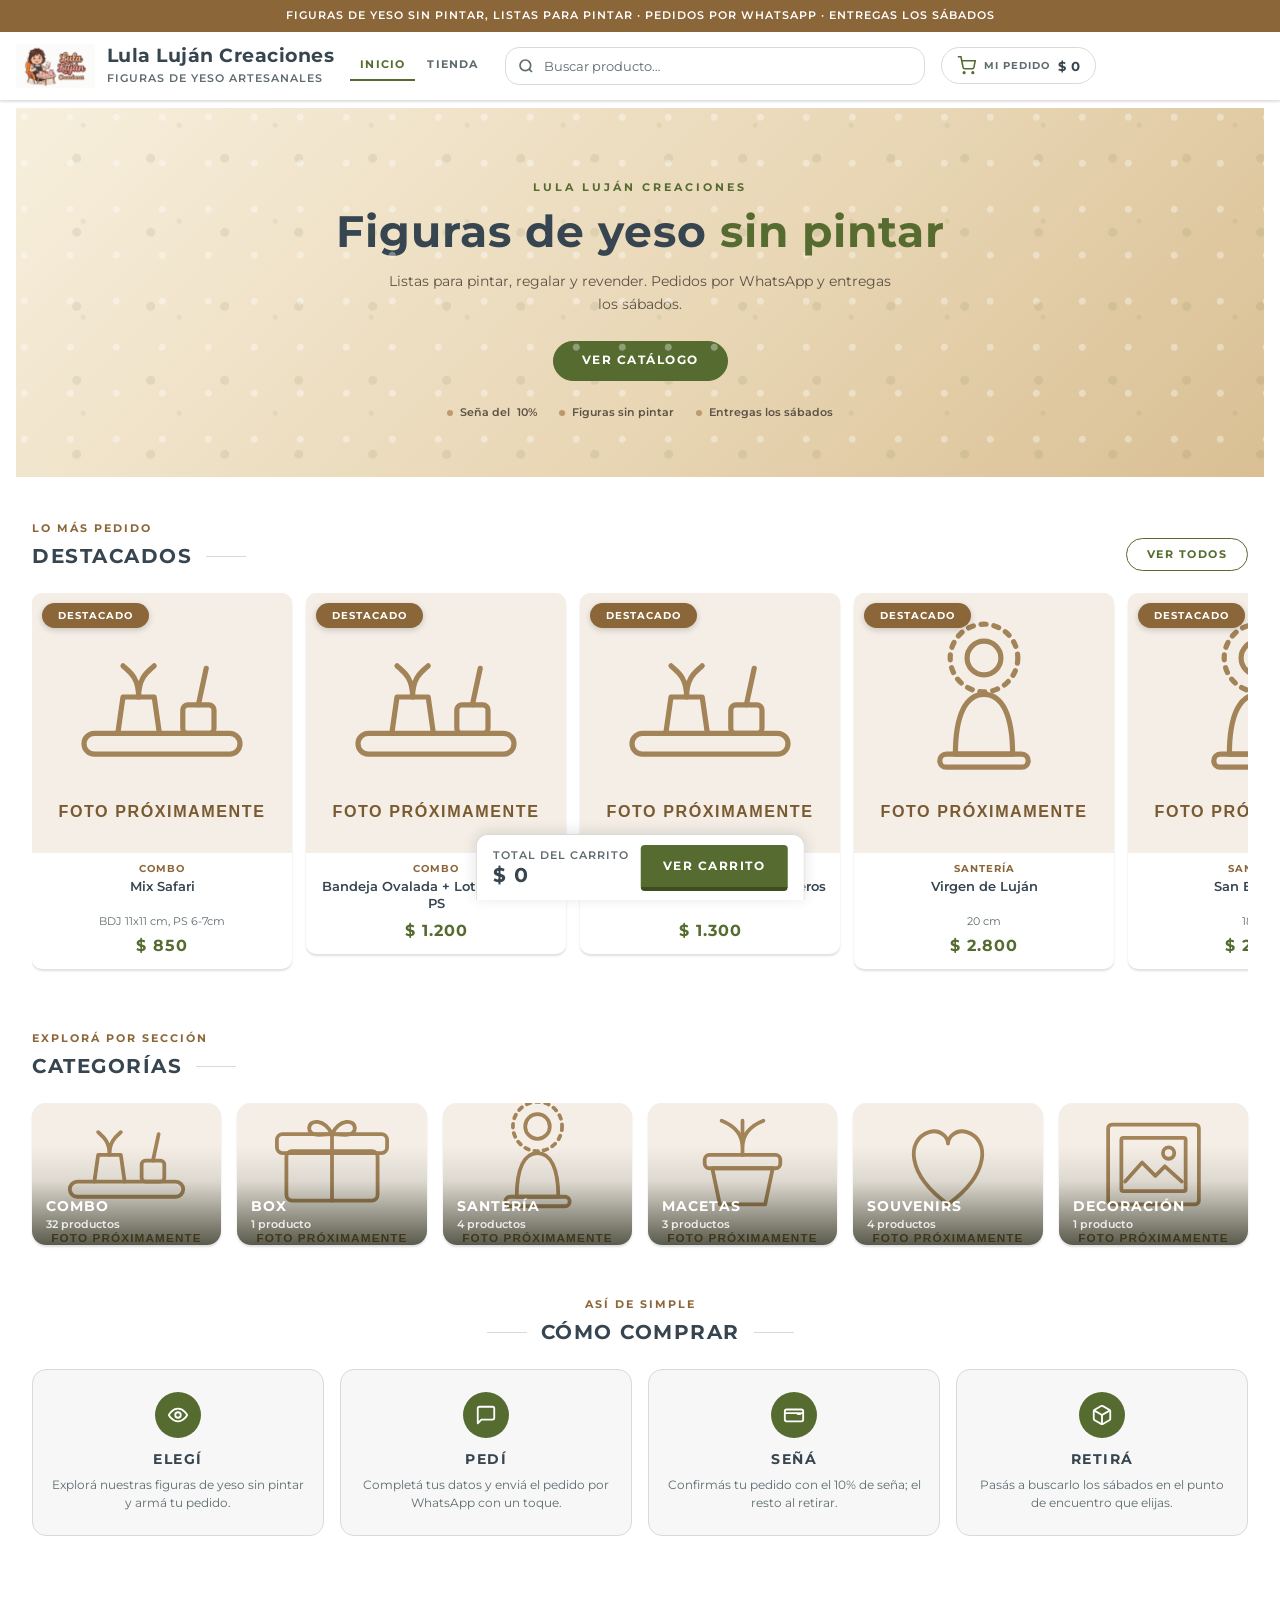
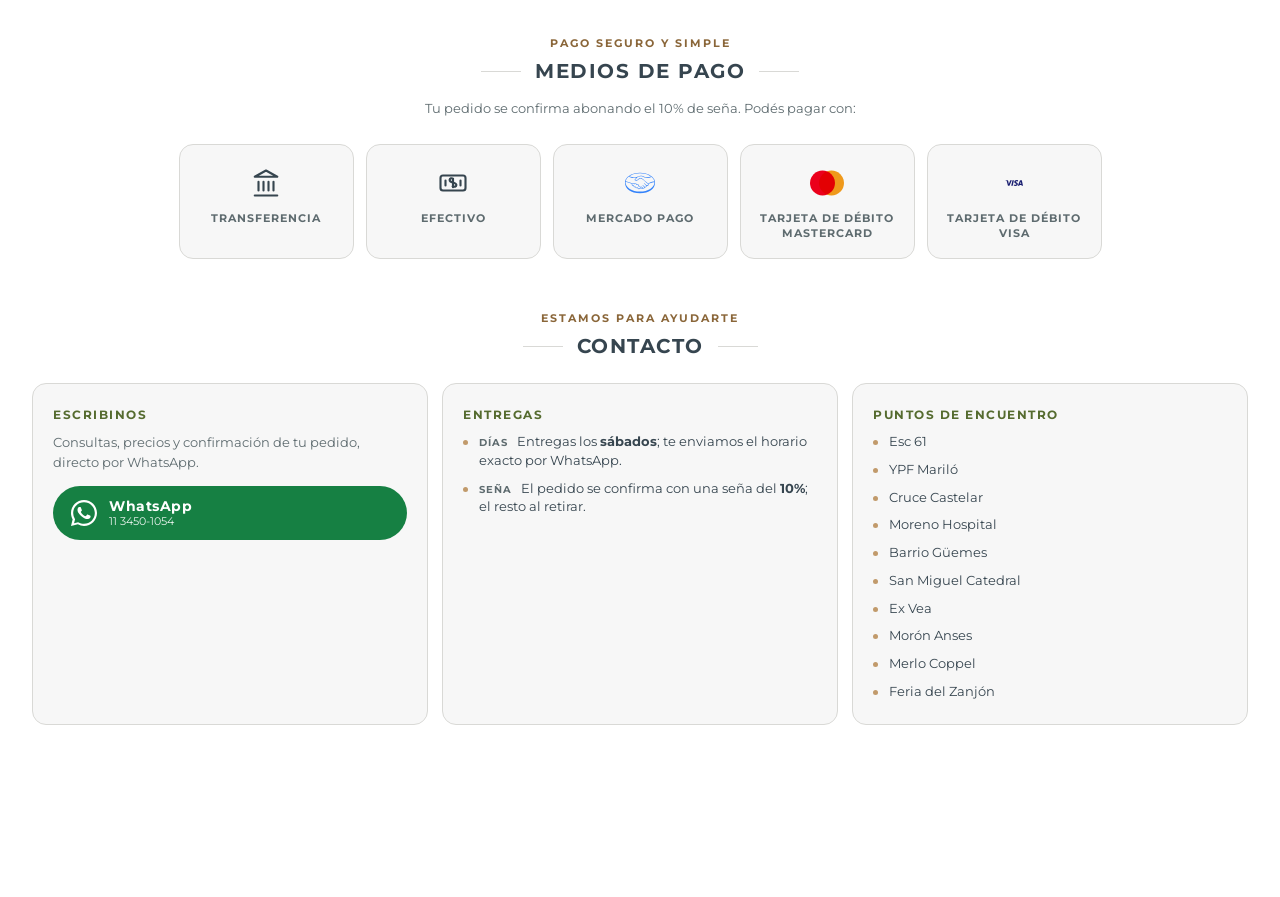
==== commit f2d984c3: "Correcciones de auditoría, link por producto, netlify.toml y pruebas de Apps Script Co-Authored-By: " ====
--- a/index.html
+++ b/index.html
@@ -4,7 +4,10 @@
   <meta charset="UTF-8" />
   <meta name="viewport" content="width=device-width, initial-scale=1, viewport-fit=cover, interactive-widget=resizes-content" />
   <!-- Color de la barra del navegador = la franja superior del sitio -->
-  <meta name="theme-color" content="#8a6639" />
+  <!-- Color de la barra del navegador = lo que hay arriba de todo: la franja beige
+       en escritorio, el header blanco en el celular (donde la franja se oculta) -->
+  <meta name="theme-color" media="(min-width: 640px)" content="#8a6639" />
+  <meta name="theme-color" media="(max-width: 639px)" content="#ffffff" />
 
   <!-- Vista previa al compartir el link por WhatsApp / redes.
        og:image y og:url necesitan la dirección FINAL del sitio (https://…):
@@ -24,6 +27,9 @@
   <!-- Google Fonts: Montserrat (300, 400, 700) — igual a la tienda de referencia -->
   <link rel="preconnect" href="https://fonts.googleapis.com" />
   <link rel="preconnect" href="https://fonts.gstatic.com" crossorigin />
+  <!-- Las fotos salen de Google Drive: abrir la conexión antes ahorra un viaje al mostrar la primera -->
+  <link rel="preconnect" href="https://drive.google.com" />
+  <link rel="preconnect" href="https://lh3.googleusercontent.com" crossorigin />
   <link href="https://fonts.googleapis.com/css?family=Montserrat:300,400,700&display=swap" rel="stylesheet" />
 
   <link rel="stylesheet" href="style.css" />
@@ -35,13 +41,13 @@
        HEADER FIJO (estilo tienda de referencia)
        Barra superior + marca + búsqueda + carrito + chips de filtro
   ============================================================ -->
-  <header id="main-header" role="banner">
+  <header id="main-header">
     <!-- Barra superior -->
     <div class="header-adbar">Figuras de yeso sin pintar, listas para pintar · Pedidos por WhatsApp · Entregas los sábados</div>
 
     <!-- Fila principal: marca + navegación + búsqueda + acceso al carrito -->
     <div class="nav-head-main">
-      <div class="header-brand" id="brand-home" role="link" tabindex="0" aria-label="Ir a la página de inicio">
+      <a class="header-brand" id="brand-home" href="./" aria-label="Lula Luján Creaciones, ir al inicio">
         <img
           src="logo-header.png"
           alt="Logo Lula Luján Creaciones"
@@ -53,7 +59,7 @@
           <p class="header-title">Lula Luján Creaciones</p>
           <p class="header-subtitle">Figuras de yeso artesanales</p>
         </div>
-      </div>
+      </a>
 
       <!-- Navegación principal: Inicio / Tienda -->
       <nav class="header-nav" aria-label="Navegación principal">
@@ -92,14 +98,14 @@
         <svg class="header-cart-icon" xmlns="http://www.w3.org/2000/svg" width="20" height="20" viewBox="0 0 24 24" fill="none" stroke="currentColor" stroke-width="2" aria-hidden="true"><circle cx="9" cy="21" r="1"/><circle cx="20" cy="21" r="1"/><path d="M1 1h4l2.68 13.39a2 2 0 0 0 2 1.61h9.72a2 2 0 0 0 2-1.61L23 6H6"/></svg>
         <span class="header-cart-label">Mi pedido</span>
         <strong class="header-cart-total" id="cart-total-top">$0</strong>
-        <span id="cart-badge-top" class="cart-badge header-cart-badge hidden" aria-label="Cantidad de items en el carrito">0</span>
+        <span id="cart-badge-top" class="cart-badge header-cart-badge hidden" aria-hidden="true">0</span>
       </button>
     </div>
 
     <!-- Chips de filtro por categoría (generados por JS) -->
-    <div class="filter-chips-wrapper" role="navigation" aria-label="Filtrar por categoría">
+    <nav class="filter-chips-wrapper" aria-label="Filtrar por categoría">
       <div class="filter-chips" id="filter-chips"></div>
-    </div>
+    </nav>
   </header>
 
   <!-- ============================================================
@@ -108,7 +114,7 @@
        2) Tienda: lista de productos tipo colección (breadcrumb,
           título + contador, orden, grilla y paginación)
   ============================================================ -->
-  <main id="main-content" role="main">
+  <main id="main-content">
 
     <!-- Tienda en pausa (Config → tienda_abierta = NO) -->
     <div id="banner-pausa" class="banner-pausa hidden" role="status">
@@ -146,7 +152,11 @@
           <button type="button" class="home-view-all" id="ver-todos-destacados">Ver todos</button>
         </div>
         <div class="home-carousel" id="home-destacados">
-          <!-- Cards generadas por script.js -->
+          <!-- Esqueleto hasta que llegan los productos; script.js lo reemplaza -->
+          <div class="home-card skeleton-card" aria-hidden="true"><div class="skeleton-img"></div><div class="skeleton-line"></div><div class="skeleton-line short"></div></div>
+          <div class="home-card skeleton-card" aria-hidden="true"><div class="skeleton-img"></div><div class="skeleton-line"></div><div class="skeleton-line short"></div></div>
+          <div class="home-card skeleton-card" aria-hidden="true"><div class="skeleton-img"></div><div class="skeleton-line"></div><div class="skeleton-line short"></div></div>
+          <div class="home-card skeleton-card" aria-hidden="true"><div class="skeleton-img"></div><div class="skeleton-line"></div><div class="skeleton-line short"></div></div>
         </div>
       </section>
 
@@ -159,7 +169,13 @@
           </div>
         </div>
         <div class="home-categories" id="home-categories">
-          <!-- Tiles generados por script.js -->
+          <!-- Esqueleto hasta que llegan los productos; script.js lo reemplaza -->
+          <div class="home-cat skeleton-cat" aria-hidden="true"><div class="skeleton-img"></div><div class="skeleton-line short"></div></div>
+          <div class="home-cat skeleton-cat" aria-hidden="true"><div class="skeleton-img"></div><div class="skeleton-line short"></div></div>
+          <div class="home-cat skeleton-cat" aria-hidden="true"><div class="skeleton-img"></div><div class="skeleton-line short"></div></div>
+          <div class="home-cat skeleton-cat" aria-hidden="true"><div class="skeleton-img"></div><div class="skeleton-line short"></div></div>
+          <div class="home-cat skeleton-cat" aria-hidden="true"><div class="skeleton-img"></div><div class="skeleton-line short"></div></div>
+          <div class="home-cat skeleton-cat" aria-hidden="true"><div class="skeleton-img"></div><div class="skeleton-line short"></div></div>
         </div>
       </section>
 
@@ -335,7 +351,6 @@
                     min="0"
                     step="100"
                     inputmode="numeric"
-                    aria-label="Precio mínimo"
                   />
                   <span class="price-sep" aria-hidden="true">–</span>
                   <label class="sr-only" for="filtro-precio-max">Precio máximo</label>
@@ -346,7 +361,6 @@
                     min="0"
                     step="100"
                     inputmode="numeric"
-                    aria-label="Precio máximo"
                   />
                 </div>
                 <div class="price-range" id="price-range">
@@ -485,7 +499,7 @@
             <button type="button" id="btn-reintentar-offline" class="btn-reintentar">Reintentar</button>
           </div>
 
-          <div class="product-grid" id="product-grid" aria-label="Catálogo de productos">
+          <div class="product-grid" id="product-grid">
             <!-- Cards generadas dinámicamente por script.js -->
           </div>
           <p id="no-results" class="no-results hidden" role="status">
@@ -504,16 +518,16 @@
        BARRA STICKY INFERIOR
        Siempre visible: muestra el total y botón para abrir el carrito
   ============================================================ -->
-  <div id="sticky-bar" class="sticky-bar" role="complementary" aria-label="Resumen del carrito">
+  <aside id="sticky-bar" class="sticky-bar" aria-label="Resumen del carrito">
     <div class="sticky-info">
       <span class="sticky-label">Total del carrito</span>
       <span id="sticky-total" class="sticky-total">$0</span>
     </div>
-    <button id="btn-ver-carrito" class="btn-ver-carrito" aria-haspopup="dialog" aria-expanded="false">
-      <span id="cart-badge" class="cart-badge hidden" aria-label="Cantidad de items en el carrito">0</span>
+    <button type="button" id="btn-ver-carrito" class="btn-ver-carrito" aria-haspopup="dialog" aria-expanded="false">
+      <span id="cart-badge" class="cart-badge hidden" aria-hidden="true">0</span>
       Ver Carrito
     </button>
-  </div>
+  </aside>
 
   <!-- ============================================================
        OVERLAY (fondo oscuro detrás del panel del carrito)
@@ -539,7 +553,7 @@
         <svg xmlns="http://www.w3.org/2000/svg" width="20" height="20" viewBox="0 0 24 24" fill="none" stroke="currentColor" stroke-width="2.5" aria-hidden="true"><circle cx="9" cy="21" r="1"/><circle cx="20" cy="21" r="1"/><path d="M1 1h4l2.68 13.39a2 2 0 0 0 2 1.61h9.72a2 2 0 0 0 2-1.61L23 6H6"/></svg>
         Tu Carrito
       </h2>
-      <button id="btn-cerrar-carrito" class="btn-cerrar" aria-label="Cerrar carrito">
+      <button type="button" id="btn-cerrar-carrito" class="btn-cerrar" aria-label="Cerrar carrito">
         <svg xmlns="http://www.w3.org/2000/svg" width="16" height="16" viewBox="0 0 24 24" fill="none" stroke="currentColor" stroke-width="2.5" aria-hidden="true"><path d="M18 6 6 18M6 6l12 12"/></svg>
       </button>
     </div>
@@ -692,7 +706,7 @@
     <div class="cart-handle" aria-hidden="true"></div>
     <div class="cart-panel-header">
       <h2 class="cart-panel-title" id="cuenta-titulo">Mi cuenta</h2>
-      <button id="btn-cerrar-cuenta" class="btn-cerrar" aria-label="Cerrar mi cuenta">
+      <button type="button" id="btn-cerrar-cuenta" class="btn-cerrar" aria-label="Cerrar mi cuenta">
         <svg xmlns="http://www.w3.org/2000/svg" width="16" height="16" viewBox="0 0 24 24" fill="none" stroke="currentColor" stroke-width="2.5" aria-hidden="true"><path d="M18 6 6 18M6 6l12 12"/></svg>
       </button>
     </div>
--- a/style.css
+++ b/style.css
@@ -33,8 +33,8 @@
 
   --clr-agotado:      #a8adac;
   --clr-success:      #4caf50;
-  --clr-whatsapp:     #25d366;
-  --clr-whatsapp-hov: #1eb354;
+  --clr-whatsapp:     #168043;               /* 5.0:1 con texto blanco (el #25d366 oficial daba 1.98:1) */
+  --clr-whatsapp-hov: #0f6a36;
 
   --clr-error:        #c0392b;
   --clr-error-bg:     #fdf0ee;
@@ -2996,6 +2996,28 @@
   height:          22px;
   --fill-from:     0%;
   --fill-to:       100%;
+  --thumb:         16px;
+}
+
+/* UN solo riel, dibujado detrás de los dos pulgares. Antes cada input
+   dibujaba su propio riel y el del "máximo" pasaba por encima del pulgar
+   izquierdo, atravesándolo con una línea. El riel se acorta medio pulgar
+   a cada lado para que el relleno coincida con el centro de cada pulgar. */
+.price-range::before {
+  content:       "";
+  position:      absolute;
+  top:           9px;
+  left:          calc(var(--thumb) / 2);
+  right:         calc(var(--thumb) / 2);
+  height:        4px;
+  border-radius: 2px;
+  background: linear-gradient(to right,
+    var(--clr-border) 0%,
+    var(--clr-border) var(--fill-from),
+    var(--clr-primary) var(--fill-from),
+    var(--clr-primary) var(--fill-to),
+    var(--clr-border) var(--fill-to),
+    var(--clr-border) 100%);
 }
 
 .price-range-input {
@@ -3012,53 +3034,51 @@
   outline:        none;
 }
 
+/* Los rieles propios de cada input quedan transparentes (solo ocupan lugar) */
 .price-range-input::-webkit-slider-runnable-track {
-  height:       4px;
-  border-radius: 2px;
-  background: linear-gradient(to right,
-    var(--clr-border) 0%,
-    var(--clr-border) var(--fill-from),
-    var(--clr-primary) var(--fill-from),
-    var(--clr-primary) var(--fill-to),
-    var(--clr-border) var(--fill-to),
-    var(--clr-border) 100%);
+  height:     4px;
+  background: transparent;
 }
 
 .price-range-input::-webkit-slider-thumb {
   -webkit-appearance: none;
   appearance:         none;
-  width:              15px;
-  height:             15px;
+  box-sizing:         border-box;
+  width:              var(--thumb);
+  height:             var(--thumb);
   border-radius:      50%;
   background:         #fff;
   border:             2px solid var(--clr-primary);
   pointer-events:     auto;
   cursor:             pointer;
-  margin-top:         -5.5px;
-  box-shadow:         0 1px 3px rgba(0, 0, 0, 0.2);
+  margin-top:         calc((4px - var(--thumb)) / 2);
+  box-shadow:         0 1px 3px rgba(0, 0, 0, 0.25);
 }
 
 .price-range-input::-moz-range-track {
-  height:       4px;
-  border-radius: 2px;
-  background:   var(--clr-border);
+  height:     4px;
+  background: transparent;
 }
 
 .price-range-input::-moz-range-progress {
-  height:       4px;
-  border-radius: 2px;
-  background:   var(--clr-primary);
+  background: transparent;
 }
 
 .price-range-input::-moz-range-thumb {
-  width:          13px;
-  height:         13px;
+  box-sizing:     border-box;
+  width:          var(--thumb);
+  height:         var(--thumb);
   border-radius:  50%;
   background:     #fff;
   border:         2px solid var(--clr-primary);
   pointer-events: auto;
   cursor:         pointer;
-  box-shadow:     0 1px 3px rgba(0, 0, 0, 0.2);
+  box-shadow:     0 1px 3px rgba(0, 0, 0, 0.25);
+}
+
+.price-range-input:focus-visible::-webkit-slider-thumb {
+  outline:        2px solid var(--clr-primary);
+  outline-offset: 2px;
 }
 
 /* ---------- Pills de filtros activos ---------- */
@@ -3607,3 +3627,75 @@
 .estado-listo      { background: #e7efd9; color: #3f4d1f; }
 .estado-entregado  { background: #556b2f; color: #fff; }
 .estado-cancelado  { background: #fdf0ee; color: #a3281c; }
+
+
+/* ---------- Ficha: producto sin foto y compartir ---------- */
+.detail-sinfoto {
+  margin:      10px 0 0;
+  font-size:   13px;
+  line-height: 1.45;
+  color:       var(--clr-text-muted);
+  text-align:  center;
+}
+.detail-sinfoto a { color: var(--clr-primary); font-weight: 700; }
+
+.detail-share {
+  display:       inline-flex;
+  align-items:   center;
+  gap:           7px;
+  margin:        4px 0 0;
+  padding:       0;
+  min-height:    44px;
+  border:        0;
+  background:    none;
+  font:          inherit;
+  font-size:     12.5px;
+  font-weight:   700;
+  color:         var(--clr-text-muted);
+  cursor:        pointer;
+  text-decoration: underline;
+  text-underline-offset: 3px;
+}
+.detail-share:active { color: var(--clr-primary); }
+@media (hover: hover) and (pointer: fine) {
+  .detail-share:hover { color: var(--clr-primary); }
+}
+
+
+/* ---------- Logo como link real ---------- */
+a.header-brand { color: inherit; text-decoration: none; }
+
+/* ---------- Esqueleto del inicio (mientras llega la planilla) ---------- */
+.home-card.skeleton-card { flex: 0 0 auto; width: 150px; pointer-events: none; }
+.home-cat.skeleton-cat   { pointer-events: none; display: flex; flex-direction: column; gap: 8px; }
+.home-cat.skeleton-cat .skeleton-img { aspect-ratio: 4 / 3; width: 100%; }
+@media (min-width: 640px)  { .home-card.skeleton-card { width: 220px; } }
+@media (min-width: 1024px) { .home-card.skeleton-card { width: 23%; } }
+
+/* ================================================================
+   ENCABEZADO EN ANCHOS INTERMEDIOS (tablets y celulares acostados)
+   Entre 640 y 1100 px la fila no entraba: la marca quedaba en "Lula Luj…",
+   el buscador en un cuadradito donde no se podía escribir y el encabezado
+   ocupaba más de la mitad de un celular acostado.
+================================================================ */
+/* "Inicio" y "Tienda" se esconden hasta 900 px: el logo lleva al inicio y
+   los botones del hero y el breadcrumb cubren el resto. */
+@media (max-width: 899px) {
+  .header-nav { display: none; }
+}
+
+/* Los botones de la derecha pasan a ícono + total, sin las etiquetas
+   "Mi pedido" / "Mi cuenta", hasta que haya lugar (1100 px). */
+@media (max-width: 1099px) {
+  .header-cart-label { display: none; }
+  .header-cuenta { padding: 8px 12px; }
+}
+
+/* Celular acostado (poca altura): el encabezado deja de ser fijo y se va con
+   el scroll, así los productos ocupan la pantalla. Se oculta también la
+   franja de avisos, que repite lo del inicio. */
+@media (max-height: 520px) and (orientation: landscape) {
+  #main-header { position: absolute; }
+  .header-adbar { display: none; }
+  .sticky-bar { min-height: 52px; }
+}
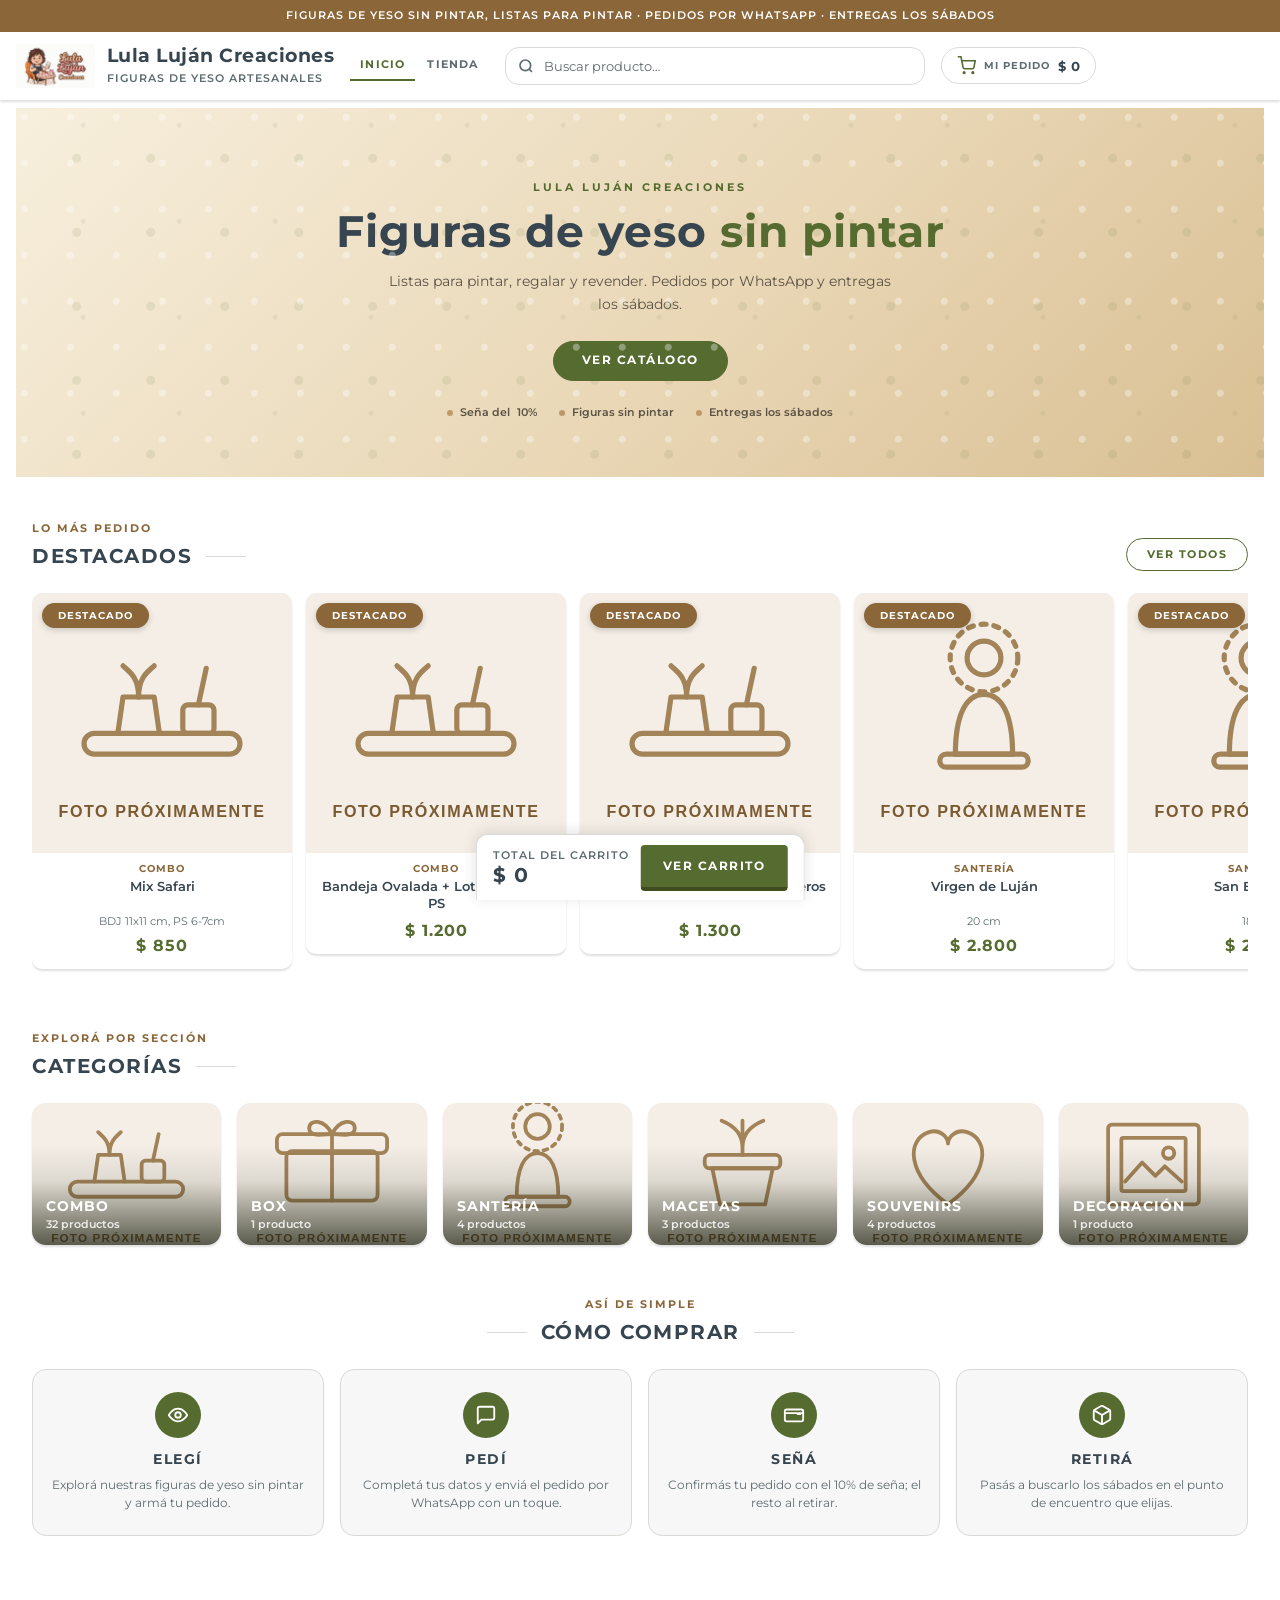
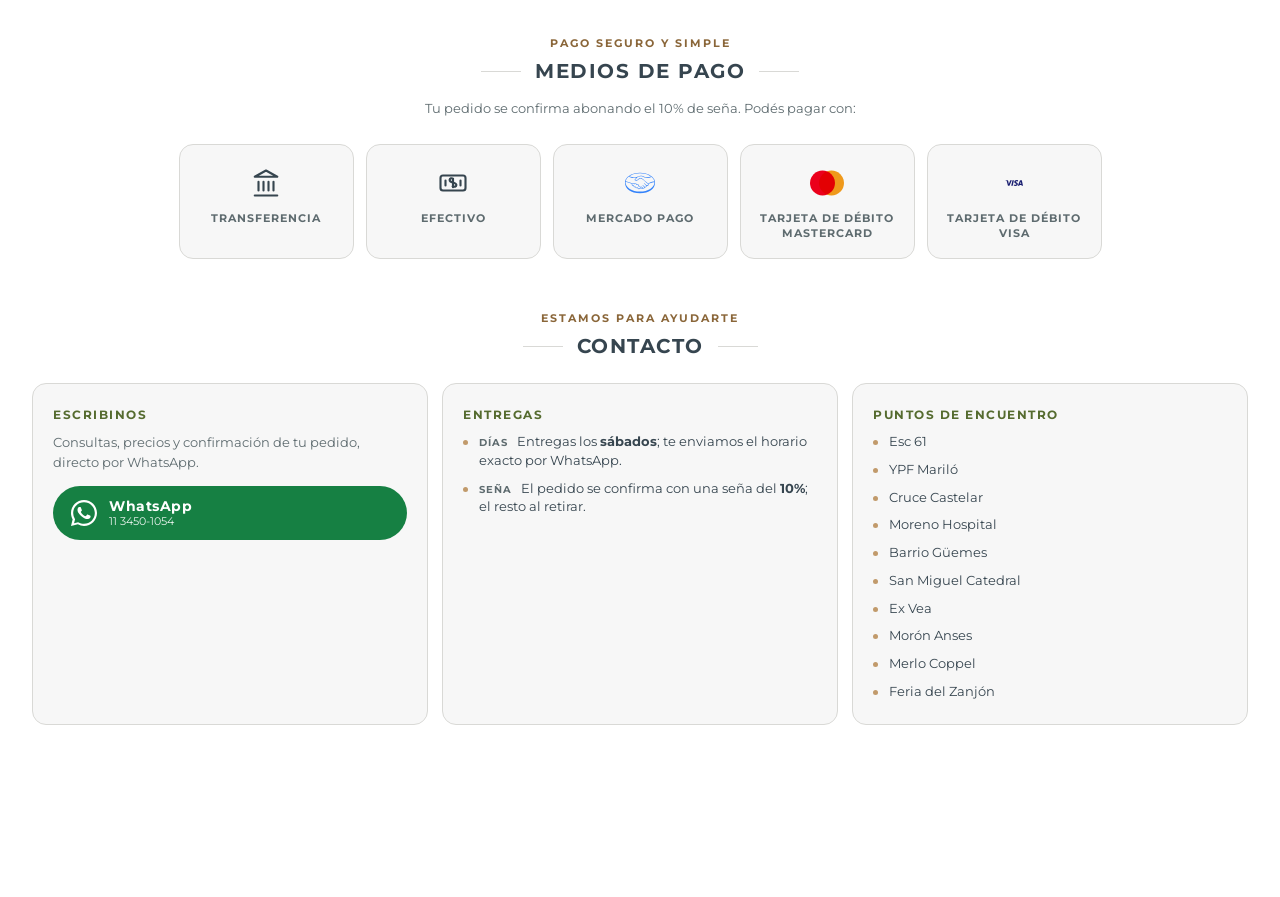
==== commit 881f8c01: "Seguridad: PIN de 6 dígitos, código de reinicio, topes de intentos, config con lista blanca, CSP - R" ====
--- a/index.html
+++ b/index.html
@@ -250,7 +250,7 @@
           </li>
           <li class="payment-item">
             <span class="payment-logo">
-              <svg xmlns="http://www.w3.org/2000/svg" viewBox="0 0 48 30" aria-hidden="true"><circle cx="19.5" cy="15" r="12.5" fill="#eb001b"/><circle cx="28.5" cy="15" r="12.5" fill="#f79e1b" style="mix-blend-mode: multiply"/></svg>
+              <svg xmlns="http://www.w3.org/2000/svg" viewBox="0 0 48 30" aria-hidden="true"><circle cx="19.5" cy="15" r="12.5" fill="#eb001b"/><circle class="mc-mezcla" cx="28.5" cy="15" r="12.5" fill="#f79e1b"/></svg>
             </span>
             <span class="payment-name">Tarjeta de débito Mastercard</span>
           </li>
--- a/style.css
+++ b/style.css
@@ -2457,6 +2457,9 @@
 }
 
 /* ---------- Medios de pago y Contacto (final de la vista Inicio) ---------- */
+/* (era un style="" en el HTML: la CSP no permite estilos inline) */
+.mc-mezcla { mix-blend-mode: multiply; }
+
 .home-payments {
   padding-bottom: 8px;
 }
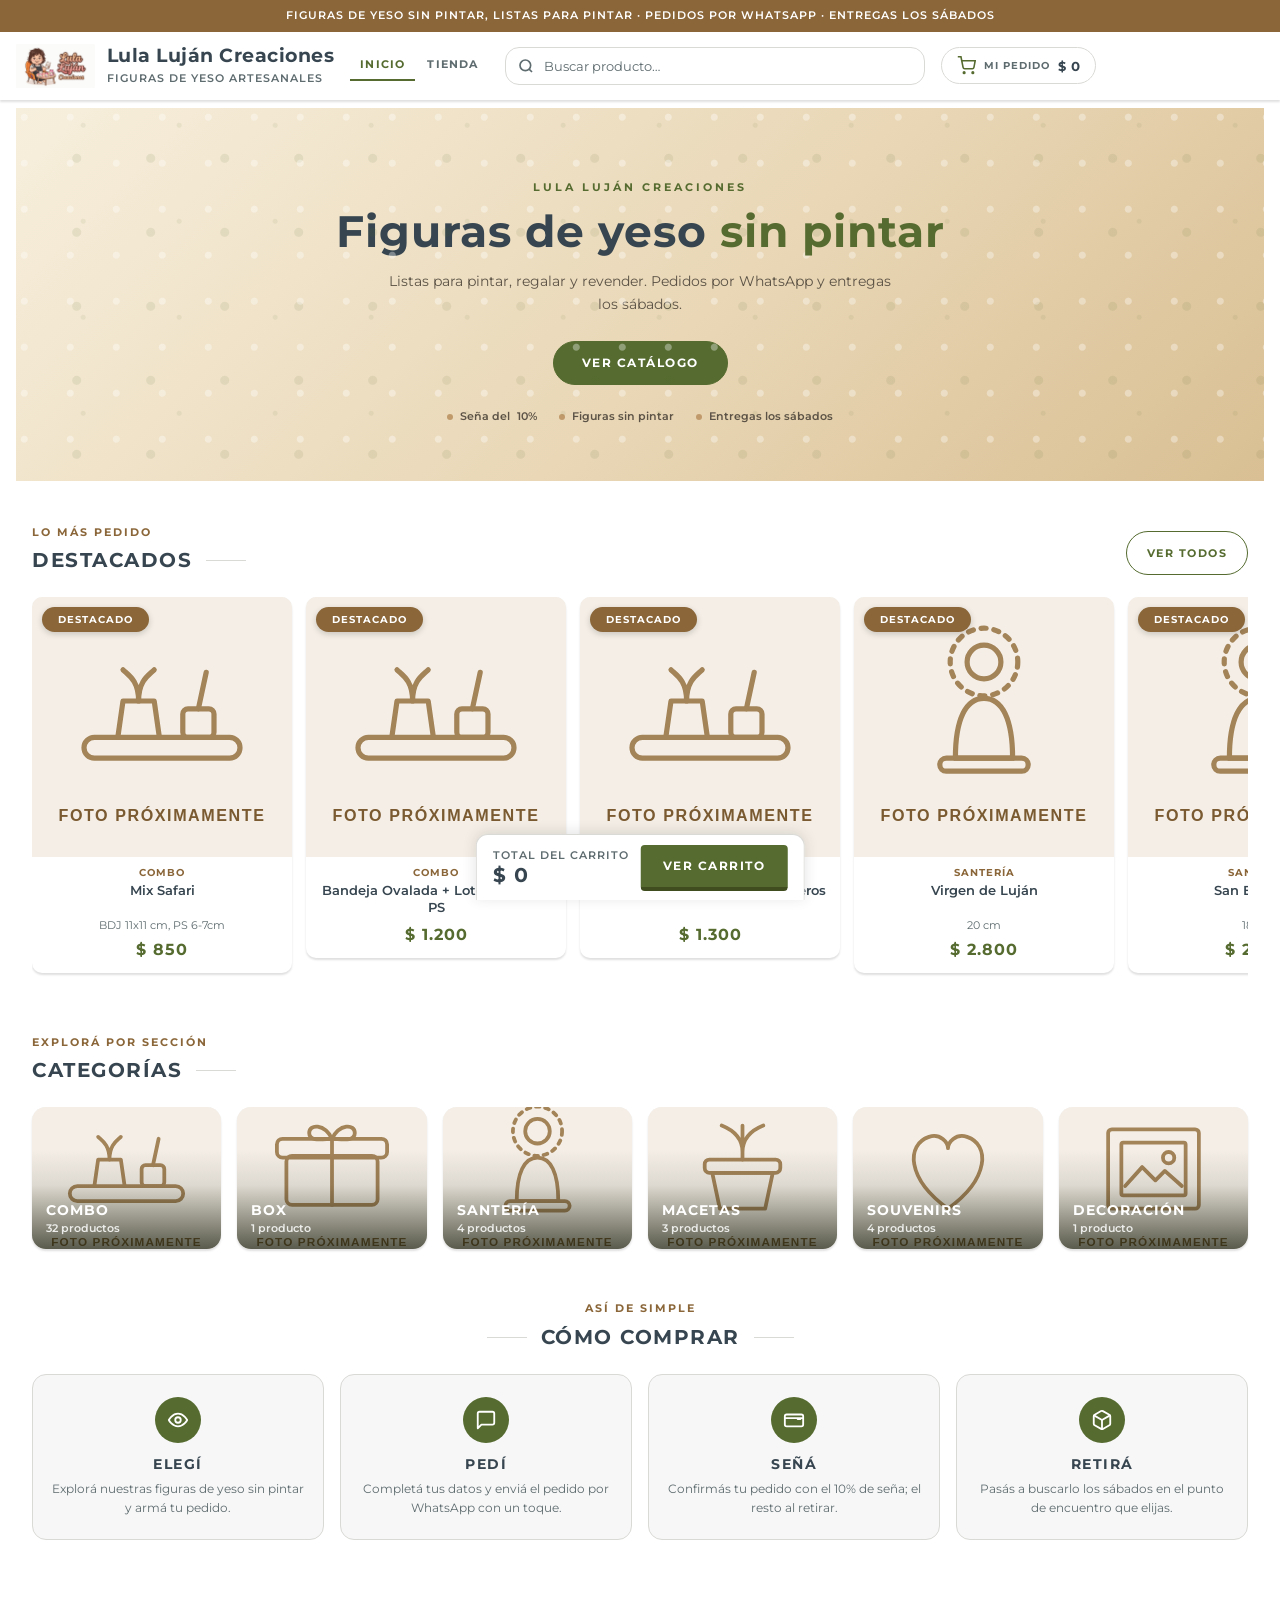
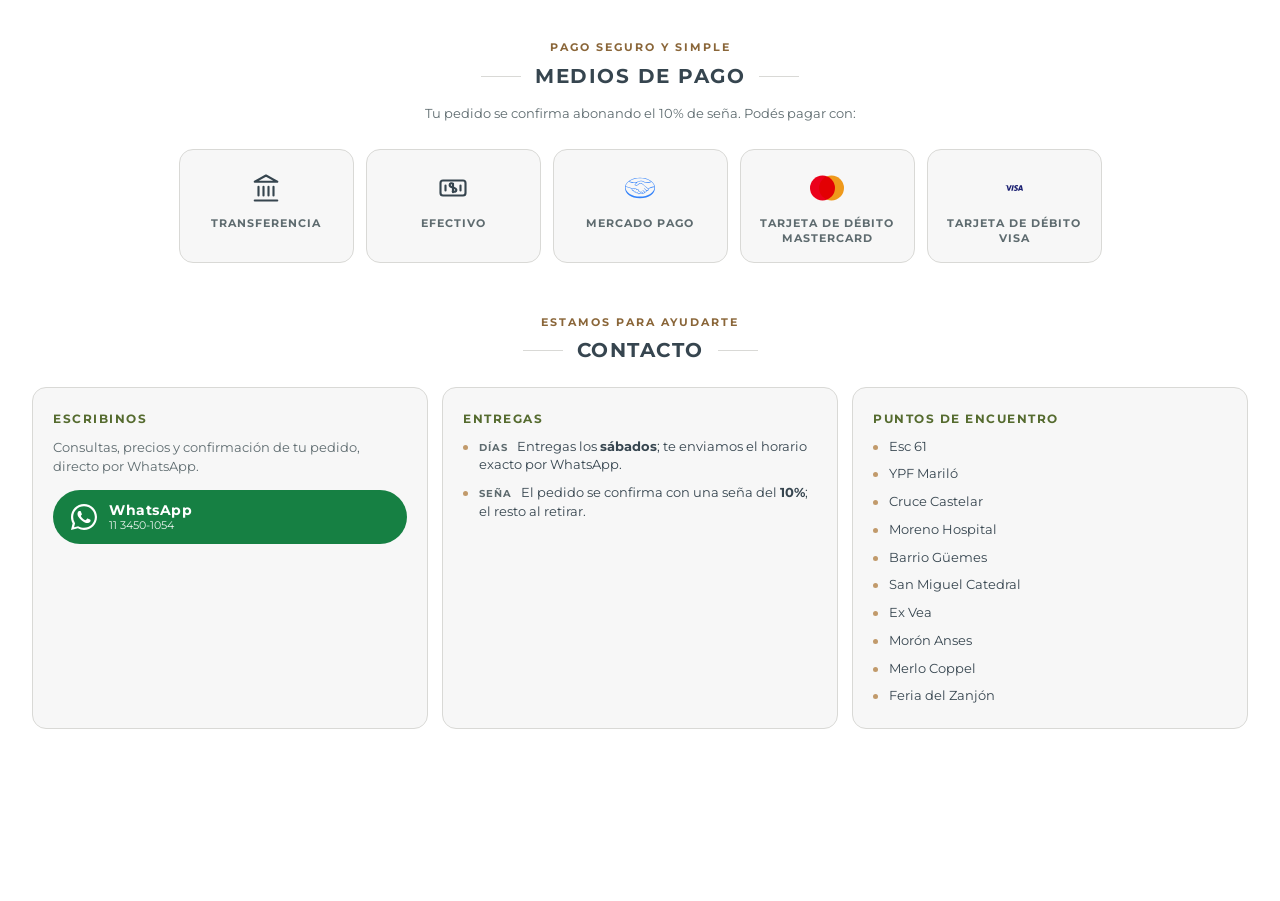
==== commit 4c35cfa0: "Ronda de bugs: filtros del panel en varias líneas, validación de seña, formato de WhatsApp, botones " ====
--- a/index.html
+++ b/index.html
@@ -597,6 +597,7 @@
             type="text"
             id="campo-nombre"
             class="form-input"
+            maxlength="80"
             placeholder="Ej: Ana García"
             autocomplete="name"
             autocapitalize="words"
@@ -614,6 +615,7 @@
             type="tel"
             id="campo-telefono"
             class="form-input"
+            maxlength="30"
             placeholder="Ej: 1134501054"
             autocomplete="tel"
             inputmode="tel"
--- a/style.css
+++ b/style.css
@@ -2052,6 +2052,7 @@
 }
 
 .hero-btn {
+  min-height:         44px;
   padding:            13px 28px;
   border-radius:      var(--r-pill);
   font-size:          11.5px;
@@ -2182,6 +2183,7 @@
 }
 
 .home-view-all {
+  min-height:     44px;
   padding:        9px 20px;
   border:         1.5px solid var(--clr-primary);
   border-radius:  var(--r-pill);
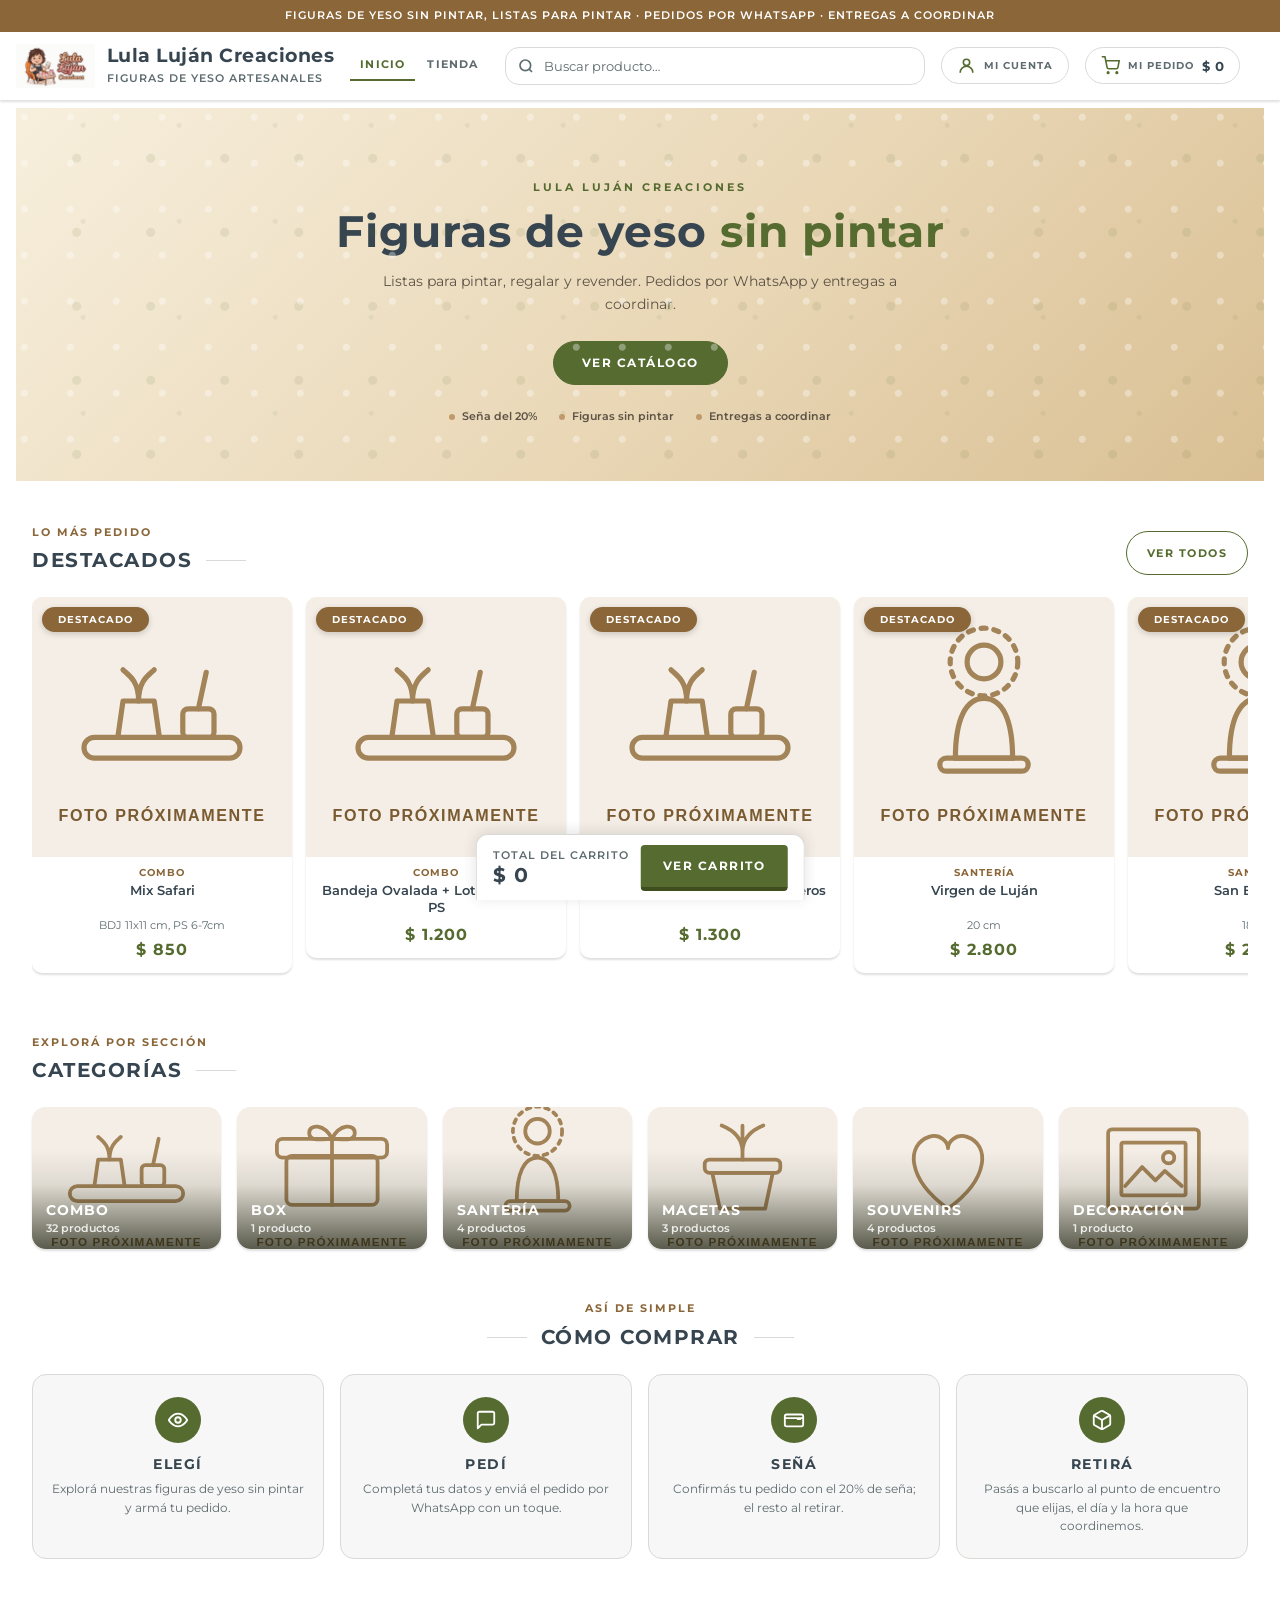
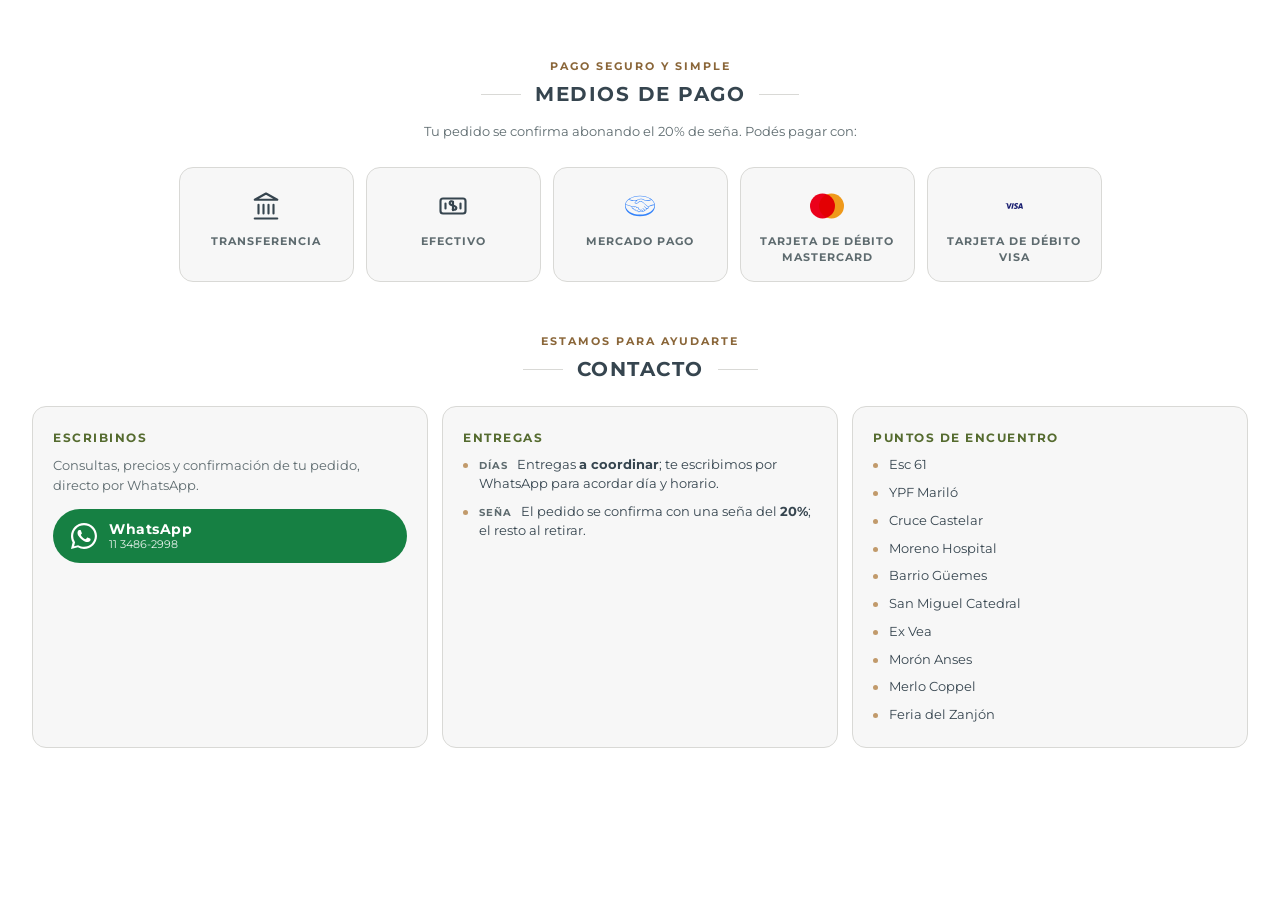
==== commit 700d1eeb: "Pulido en celulares angostos, seña 20% y entregas a coordinar - Carrito: dos renglones por producto " ====
--- a/index.html
+++ b/index.html
@@ -11,13 +11,14 @@
 
   <!-- Vista previa al compartir el link por WhatsApp / redes.
        og:image y og:url necesitan la dirección FINAL del sitio (https://…):
-       completar cuando esté publicado en Netlify. -->
+       si el sitio cambia de dirección (dominio propio), actualizarlas. -->
   <meta property="og:type" content="website" />
   <meta property="og:locale" content="es_AR" />
   <meta property="og:site_name" content="Lula Luján Creaciones" />
   <meta property="og:title" content="Lula Luján Creaciones · Figuras de yeso sin pintar" />
-  <meta property="og:description" content="Figuras de yeso listas para pintar: santería, macetas, souvenirs y combos. Pedidos por WhatsApp y entregas los sábados." />
-  <meta property="og:image" content="og-image.jpg" />
+  <meta property="og:description" content="Figuras de yeso listas para pintar: santería, macetas, souvenirs y combos. Pedidos por WhatsApp y entregas a coordinar." />
+  <meta property="og:url" content="https://lulalujancreaciones.netlify.app/" />
+  <meta property="og:image" content="https://lulalujancreaciones.netlify.app/og-image.jpg" />
   <meta property="og:image:width" content="1200" />
   <meta property="og:image:height" content="630" />
   <meta name="twitter:card" content="summary_large_image" />
@@ -43,7 +44,7 @@
   ============================================================ -->
   <header id="main-header">
     <!-- Barra superior -->
-    <div class="header-adbar">Figuras de yeso sin pintar, listas para pintar · Pedidos por WhatsApp · Entregas los sábados</div>
+    <div class="header-adbar">Figuras de yeso sin pintar, listas para pintar · Pedidos por WhatsApp · Entregas a coordinar</div>
 
     <!-- Fila principal: marca + navegación + búsqueda + acceso al carrito -->
     <div class="nav-head-main">
@@ -130,15 +131,15 @@
         <p class="hero-kicker">Lula Luján Creaciones</p>
         <h1 class="hero-title">Figuras de yeso <em>sin pintar</em></h1>
         <p class="hero-subtitle">
-          Listas para pintar, regalar y revender. Pedidos por WhatsApp y entregas los sábados.
+          Listas para pintar, regalar y revender. Pedidos por WhatsApp y entregas a coordinar.
         </p>
         <div class="hero-actions">
           <button type="button" class="hero-btn hero-btn-primary" id="hero-ver-catalogo">Ver catálogo</button>
         </div>
         <ul class="hero-badges" aria-label="Beneficios">
-          <li><span class="hero-dot" aria-hidden="true"></span>Seña del <span class="pct-sena">10%</span></li>
+          <li><span class="hero-dot" aria-hidden="true"></span><span>Seña del <span class="pct-sena">20%</span></span></li>
           <li><span class="hero-dot" aria-hidden="true"></span>Figuras sin pintar</li>
-          <li><span class="hero-dot" aria-hidden="true"></span>Entregas los sábados</li>
+          <li><span class="hero-dot" aria-hidden="true"></span>Entregas a coordinar</li>
         </ul>
       </section>
 
@@ -207,14 +208,14 @@
               <svg xmlns="http://www.w3.org/2000/svg" viewBox="0 0 24 24" fill="none" stroke="currentColor" stroke-width="2" stroke-linecap="round" stroke-linejoin="round"><rect x="2" y="6" width="20" height="13" rx="2"/><path d="M16 11h3"/><path d="M2 10h20"/></svg>
             </span>
             <h3 class="how-title">Señá</h3>
-            <p class="how-text">Confirmás tu pedido con el <span class="pct-sena">10%</span> de seña; el resto al retirar.</p>
+            <p class="how-text">Confirmás tu pedido con el <span class="pct-sena">20%</span> de seña; el resto al retirar.</p>
           </div>
           <div class="how-card">
             <span class="how-icon" aria-hidden="true">
               <svg xmlns="http://www.w3.org/2000/svg" viewBox="0 0 24 24" fill="none" stroke="currentColor" stroke-width="2" stroke-linecap="round" stroke-linejoin="round"><path d="M21 8a2 2 0 0 0-1-1.73l-7-4a2 2 0 0 0-2 0l-7 4A2 2 0 0 0 3 8v8a2 2 0 0 0 1 1.73l7 4a2 2 0 0 0 2 0l7-4A2 2 0 0 0 21 16Z"/><path d="M3.3 7 12 12l8.7-5"/><path d="M12 22V12"/></svg>
             </span>
             <h3 class="how-title">Retirá</h3>
-            <p class="how-text">Pasás a buscarlo los sábados en el punto de encuentro que elijas.</p>
+            <p class="how-text">Pasás a buscarlo al punto de encuentro que elijas, el día y la hora que coordinemos.</p>
           </div>
         </div>
       </section>
@@ -227,7 +228,7 @@
             <h2 class="home-section-title" id="home-payments-title">Medios de pago</h2>
           </div>
         </div>
-        <p class="home-section-lead">Tu pedido se confirma abonando el <span class="pct-sena">10%</span> de seña. Podés pagar con:</p>
+        <p class="home-section-lead">Tu pedido se confirma abonando el <span class="pct-sena">20%</span> de seña. Podés pagar con:</p>
 
         <ul class="payments-row">
           <li class="payment-item">
@@ -288,8 +289,8 @@
           <div class="contact-block">
             <h3 class="contact-block-title">Entregas</h3>
             <ul class="contact-list">
-              <li><span class="contact-item-label">Días</span> Entregas los <strong>sábados</strong>; te enviamos el horario exacto por WhatsApp.</li>
-              <li><span class="contact-item-label">Seña</span> El pedido se confirma con una seña del <strong><span class="pct-sena">10%</span></strong>; el resto al retirar.</li>
+              <li><span class="contact-item-label">Días</span> Entregas <strong>a coordinar</strong>; te escribimos por WhatsApp para acordar día y horario.</li>
+              <li><span class="contact-item-label">Seña</span> El pedido se confirma con una seña del <strong><span class="pct-sena">20%</span></strong>; el resto al retirar.</li>
             </ul>
           </div>
 
@@ -316,7 +317,7 @@
         </nav>
         <h1 class="catalog-title" id="catalog-title">Todos los productos</h1>
         <span class="catalog-count" id="catalog-count" aria-live="polite"></span>
-        <p class="catalog-description">Figuras de yeso sin pintar, ideales para pintar, regalar y revender. Seña mínima del <span class="pct-sena">10%</span> para confirmar tu pedido. Entregas los sábados.</p>
+        <p class="catalog-description">Figuras de yeso sin pintar, ideales para pintar, regalar y revender. Seña mínima del <span class="pct-sena">20%</span> para confirmar tu pedido. Entregas a coordinar.</p>
       </div>
 
       <div class="catalog-layout">
@@ -424,10 +425,10 @@
               <div class="sort-wrapper">
                 <label for="campo-orden" class="sr-only">Ordenar productos</label>
                 <select id="campo-orden" class="sort-select">
-                  <option value="destacados">Destacados primero</option>
-                  <option value="precio-asc">Precio: menor a mayor</option>
-                  <option value="precio-desc">Precio: mayor a menor</option>
-                  <option value="nombre">Nombre: A - Z</option>
+                  <option value="destacados">Destacados</option>
+                  <option value="precio-asc">Menor precio</option>
+                  <option value="precio-desc">Mayor precio</option>
+                  <option value="nombre">Nombre A-Z</option>
                 </select>
                 <svg class="sort-arrow" xmlns="http://www.w3.org/2000/svg" width="12" height="12" viewBox="0 0 24 24" fill="none" stroke="currentColor" stroke-width="2.5" aria-hidden="true"><path d="m6 9 6 6 6-6"/></svg>
               </div>
@@ -574,7 +575,7 @@
         <div class="summary-row summary-sena-row">
           <div>
             <span class="summary-label-main">Seña mínima para confirmar</span>
-            <span class="summary-label-sub"><span class="pct-sena">10%</span> del total</span>
+            <span class="summary-label-sub"><span class="pct-sena">20%</span> del total</span>
           </div>
           <strong id="summary-sena" class="sena-amount">$0</strong>
         </div>
@@ -658,7 +659,7 @@
         <!-- Aviso de días de entrega -->
         <div class="aviso-entrega" role="note">
           <svg xmlns="http://www.w3.org/2000/svg" width="14" height="14" viewBox="0 0 24 24" fill="none" stroke="currentColor" stroke-width="2.5" aria-hidden="true"><rect x="3" y="4" width="18" height="18" rx="2"/><path d="M16 2v4M8 2v4M3 10h18"/></svg>
-          <span>Las entregas se realizan los <strong>días sábados</strong>. Una vez confirmado tu pedido, te enviaremos el horario exacto por WhatsApp.</span>
+          <span>Las entregas se <strong>coordinan con vos</strong>. Una vez confirmado tu pedido, te escribiremos por WhatsApp para acordar día y horario.</span>
         </div>
 
         <!-- Envío a WhatsApp: queda fijo abajo del panel para no perderlo al scrollear -->
--- a/style.css
+++ b/style.css
@@ -3369,7 +3369,7 @@
   }
   .checkbox-row { min-height: 44px; }
   .sidebar-clear { min-height: 44px; padding: 0 8px; }
-  .product-name.card-open { min-height: 44px; }
+  /* .product-name.card-open: el área de toque de 44 px la da su ::after (ver arriba) */
 
   /* Con letra de 16px el selector de orden no entraba ("DESTACADOS PRIM"):
      en móvil ocupa el ancho disponible y sin mayúsculas espaciadas */
@@ -3704,3 +3704,45 @@
   .header-adbar { display: none; }
   .sticky-bar { min-height: 52px; }
 }
+
+/* ================================================================
+   Celulares angostos o con la letra del sistema agrandada (≤ 400 px).
+   En el encabezado quedaban el logo, el nombre cortado en "L. L. C",
+   el subtítulo en cuatro líneas y el botón de cuenta encima del texto.
+   El logo ya dice "Lula Luján Creaciones": se saca el texto repetido y
+   el logo gana tamaño. (El link sigue teniendo su aria-label.)
+================================================================ */
+@media (max-width: 400px) {
+  .header-brand-text { display: none; }
+  .header-logo { height: 48px; }
+  .nav-head-main { gap: 8px 8px; padding: 10px 12px; }
+  .header-cart { padding: 8px 10px; }
+  .header-cuenta { padding: 8px 10px; }
+  /* "COMPRAR" con la letra del sistema agrandada se cortaba en la tarjeta de 140 px */
+  .btn-agregar { letter-spacing: 0.5px; padding-left: 4px; padding-right: 4px; }
+}
+
+/* ================================================================
+   Carrito en celulares (≤ 480 px): dos renglones por producto.
+   En una sola fila entraban foto + nombre + [− 1 +] + precio + ✕ y el
+   nombre quedaba con ancho cero (el carrito mostraba la foto, los botones
+   y un precio cortado, pero no QUÉ producto era).
+     renglón 1:  foto · nombre y tipo · ✕
+     renglón 2:  [− 1 +] ······················ precio
+================================================================ */
+@media (max-width: 480px) {
+  .cart-item {
+    display: grid;
+    grid-template-columns: 48px minmax(0, 1fr) auto;
+    grid-template-areas:
+      "img info remove"
+      "qty qty precio";
+    align-items: center;
+    gap: 8px 10px;
+  }
+  .cart-item-img    { grid-area: img; }
+  .cart-item-info   { grid-area: info; }
+  .cart-item-remove { grid-area: remove; align-self: start; }
+  .cart-item-qty    { grid-area: qty; justify-self: start; }
+  .cart-item-precio { grid-area: precio; justify-self: end; font-size: 14px; }
+}
